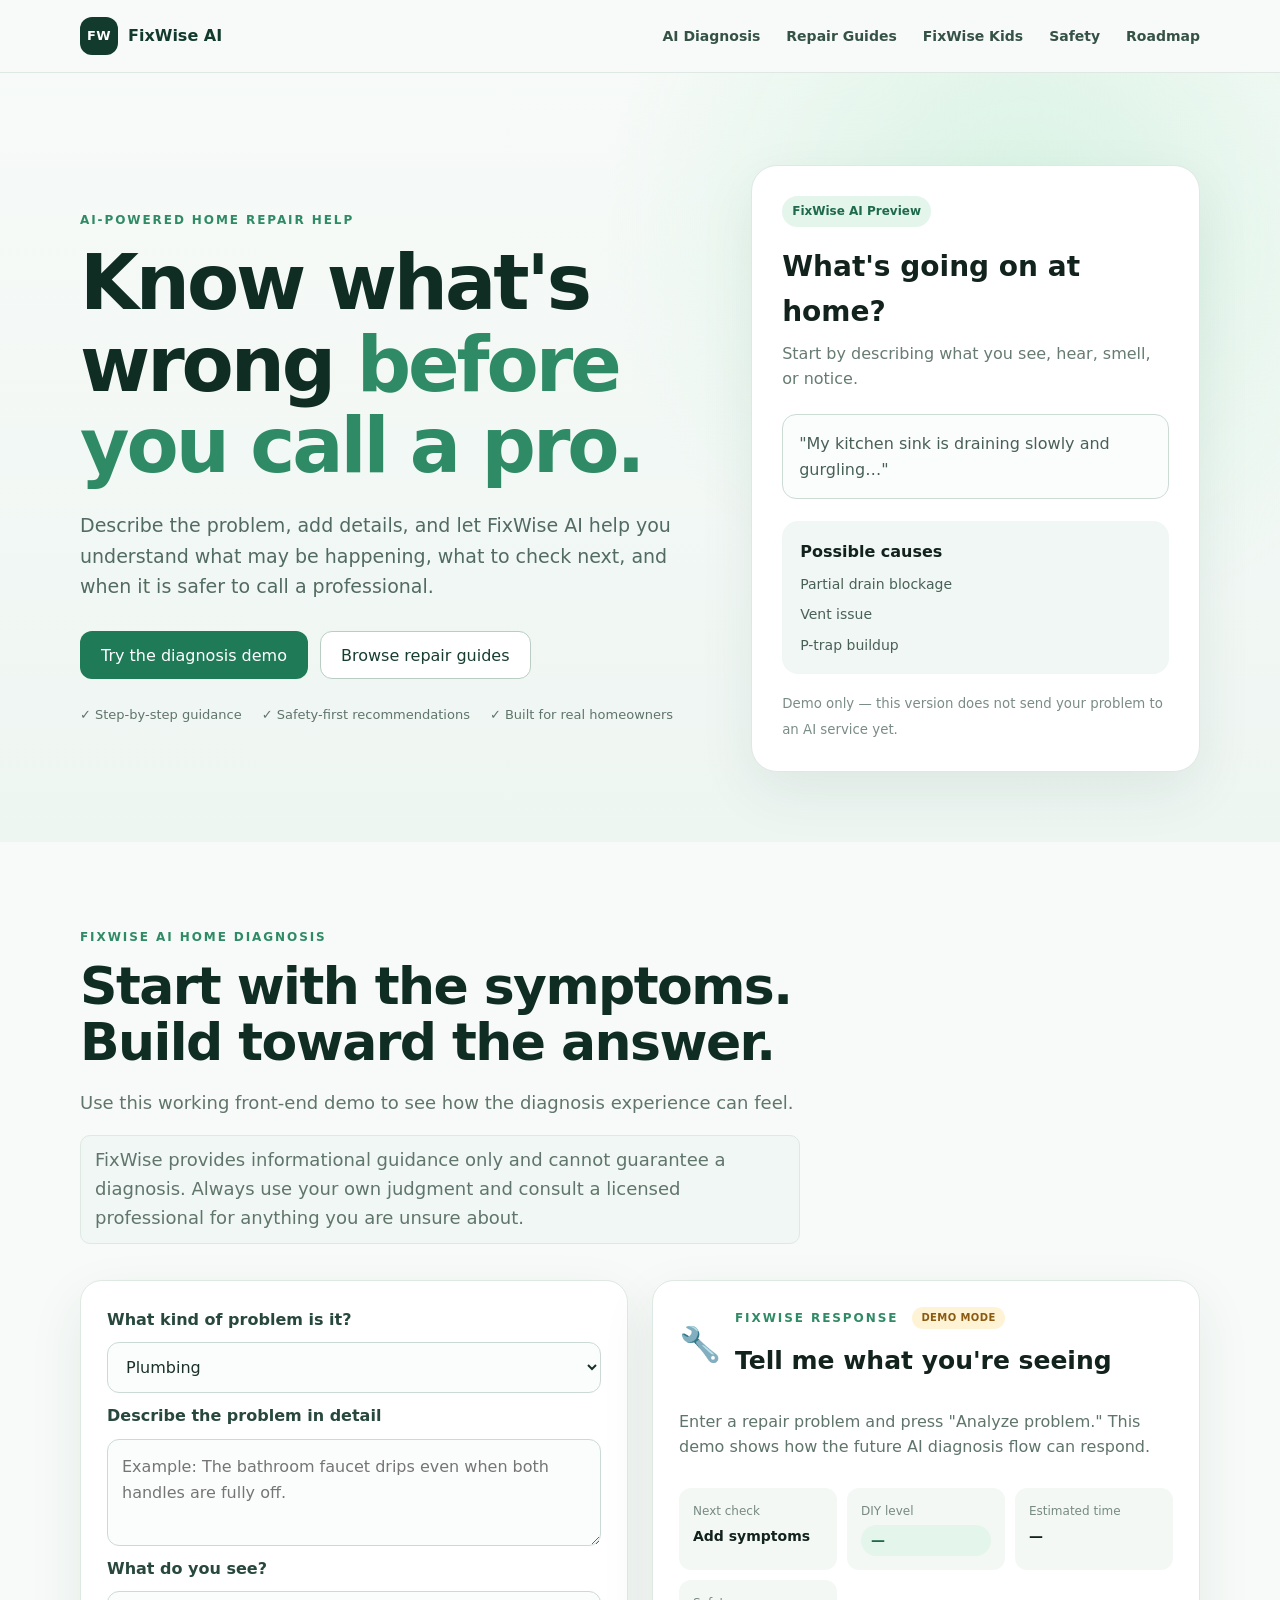
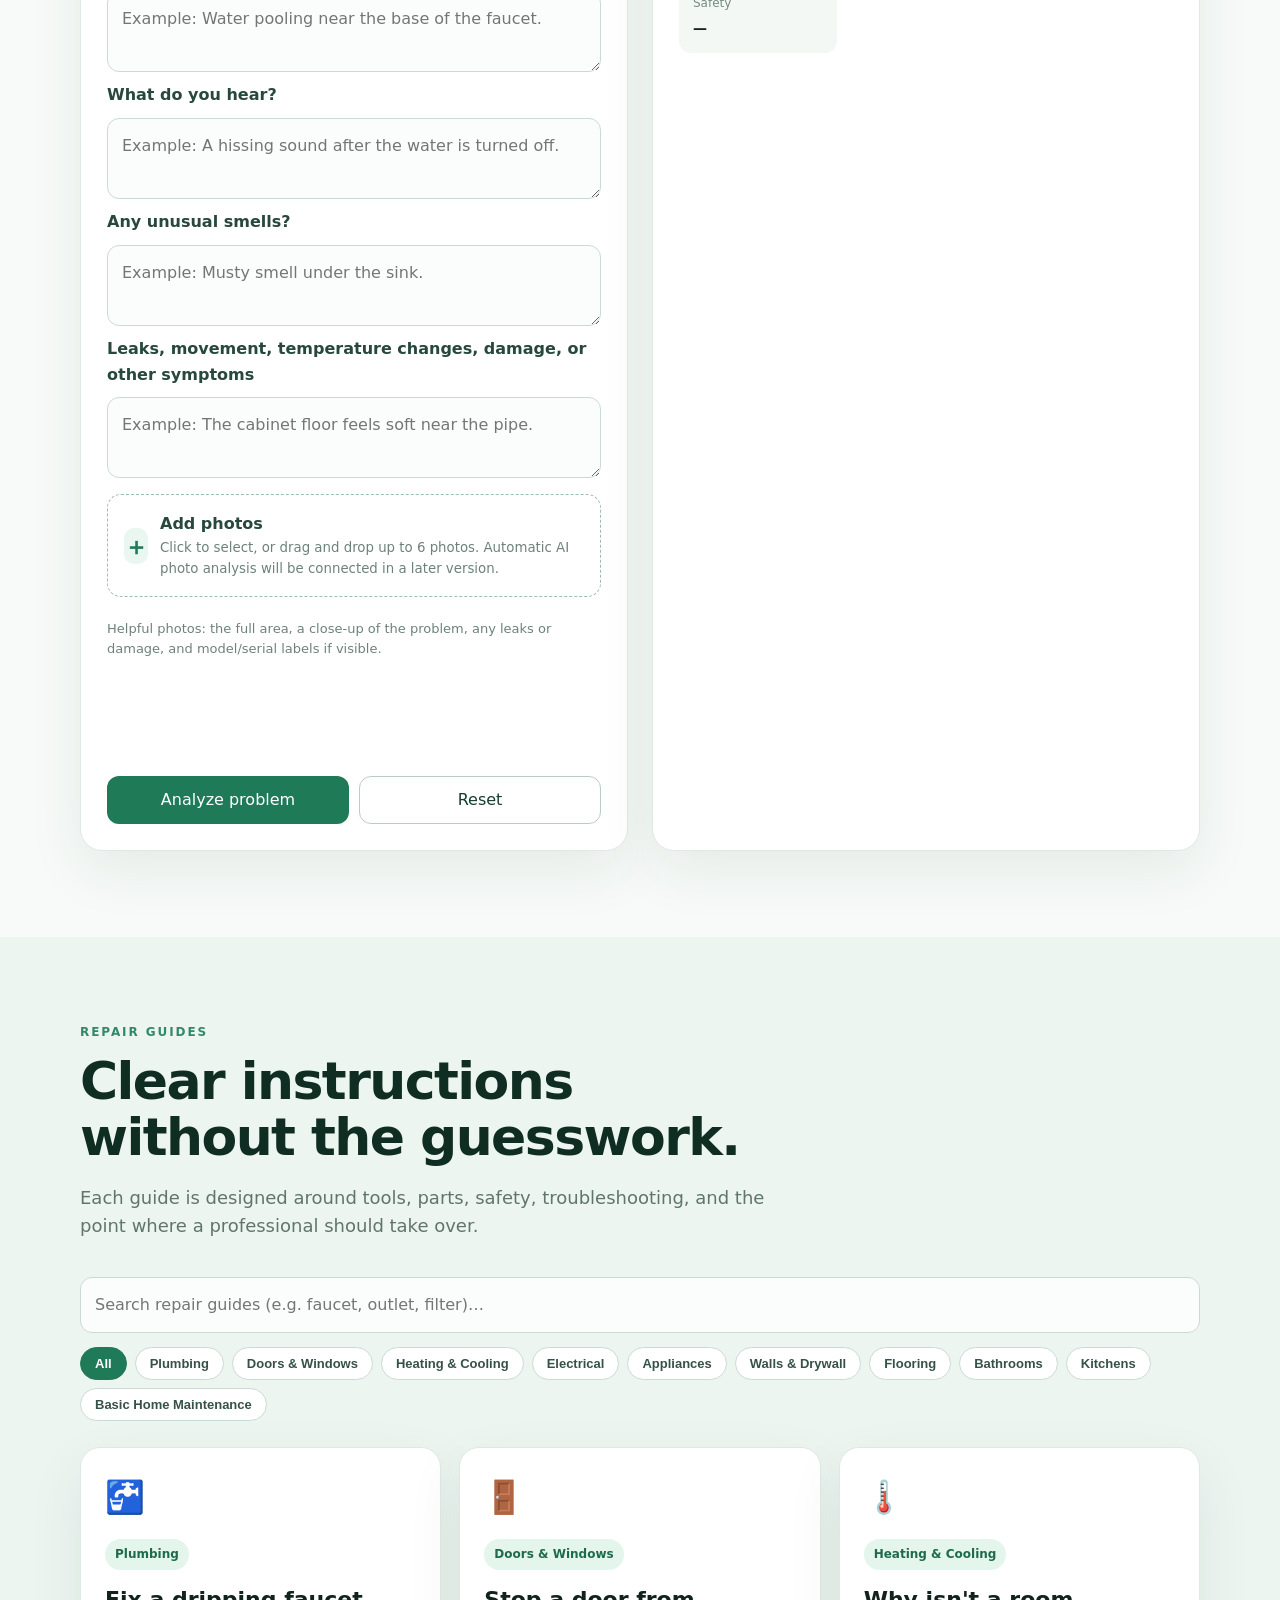
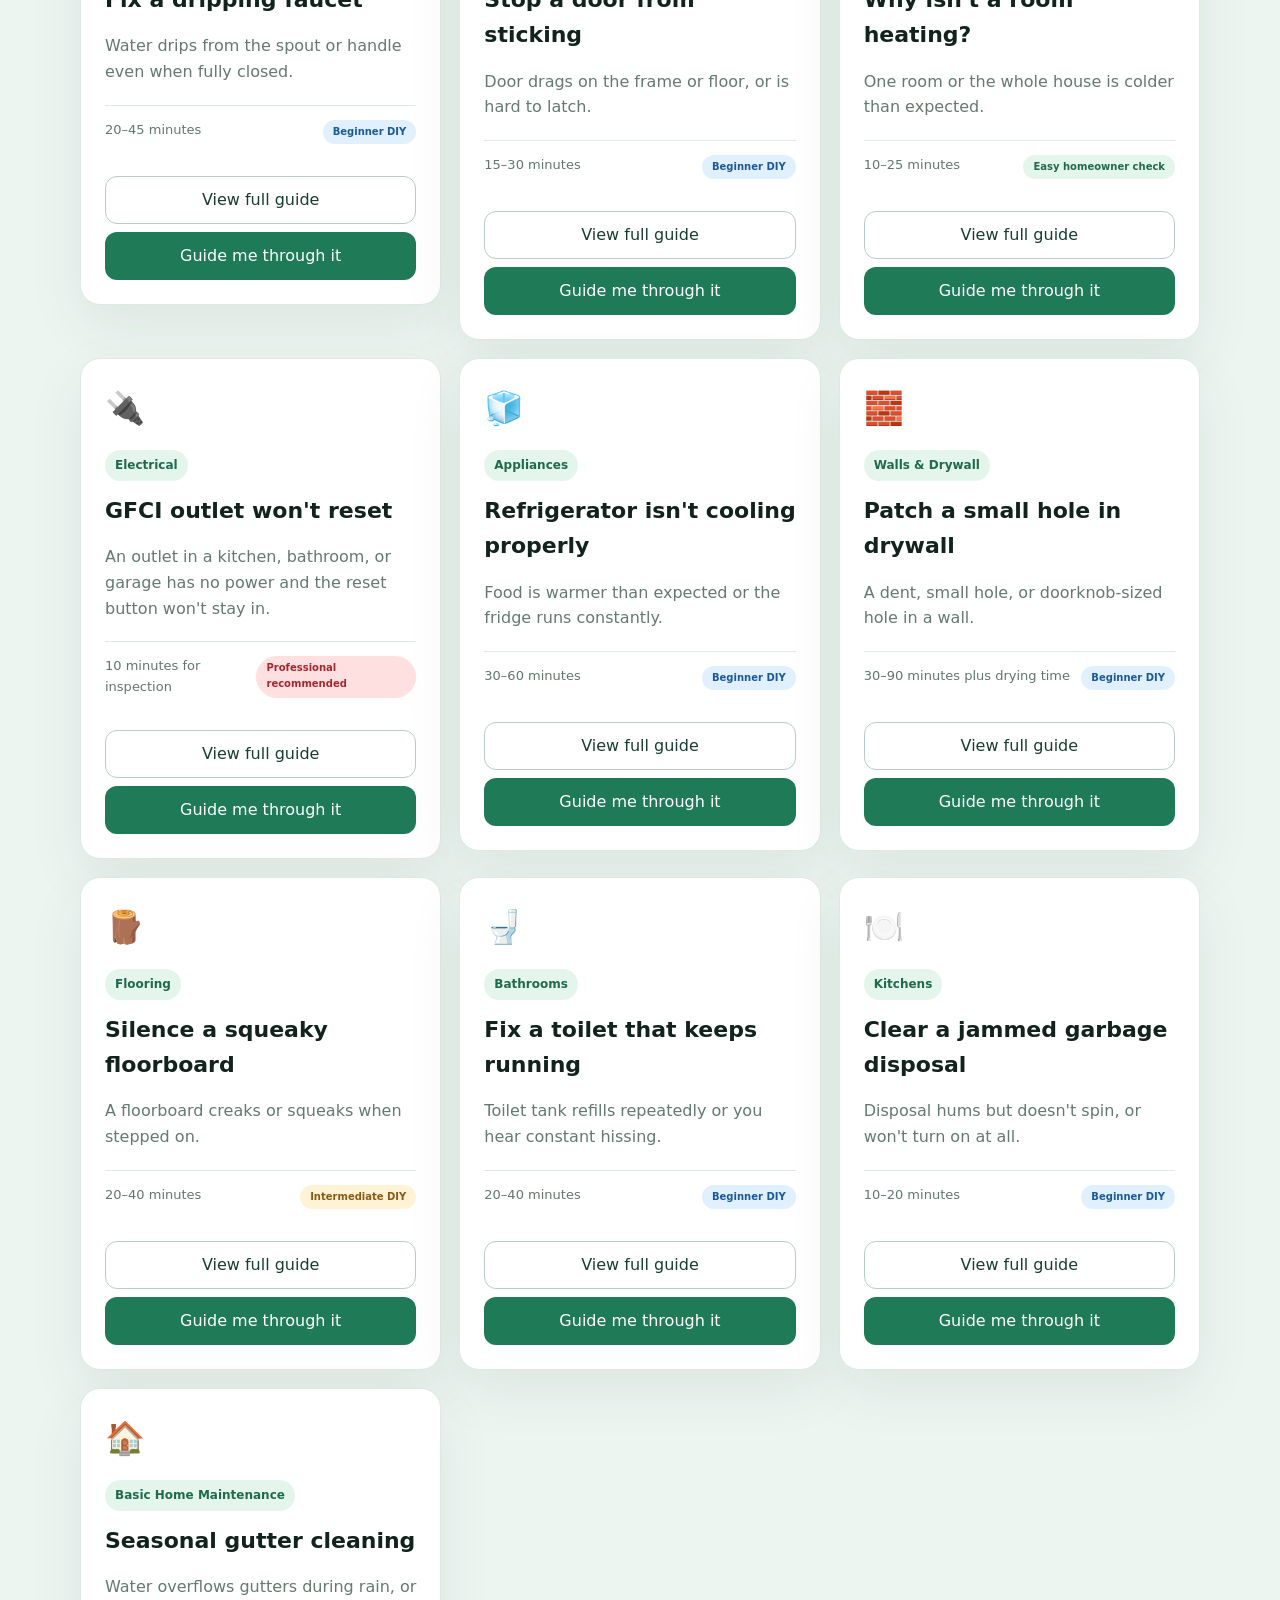
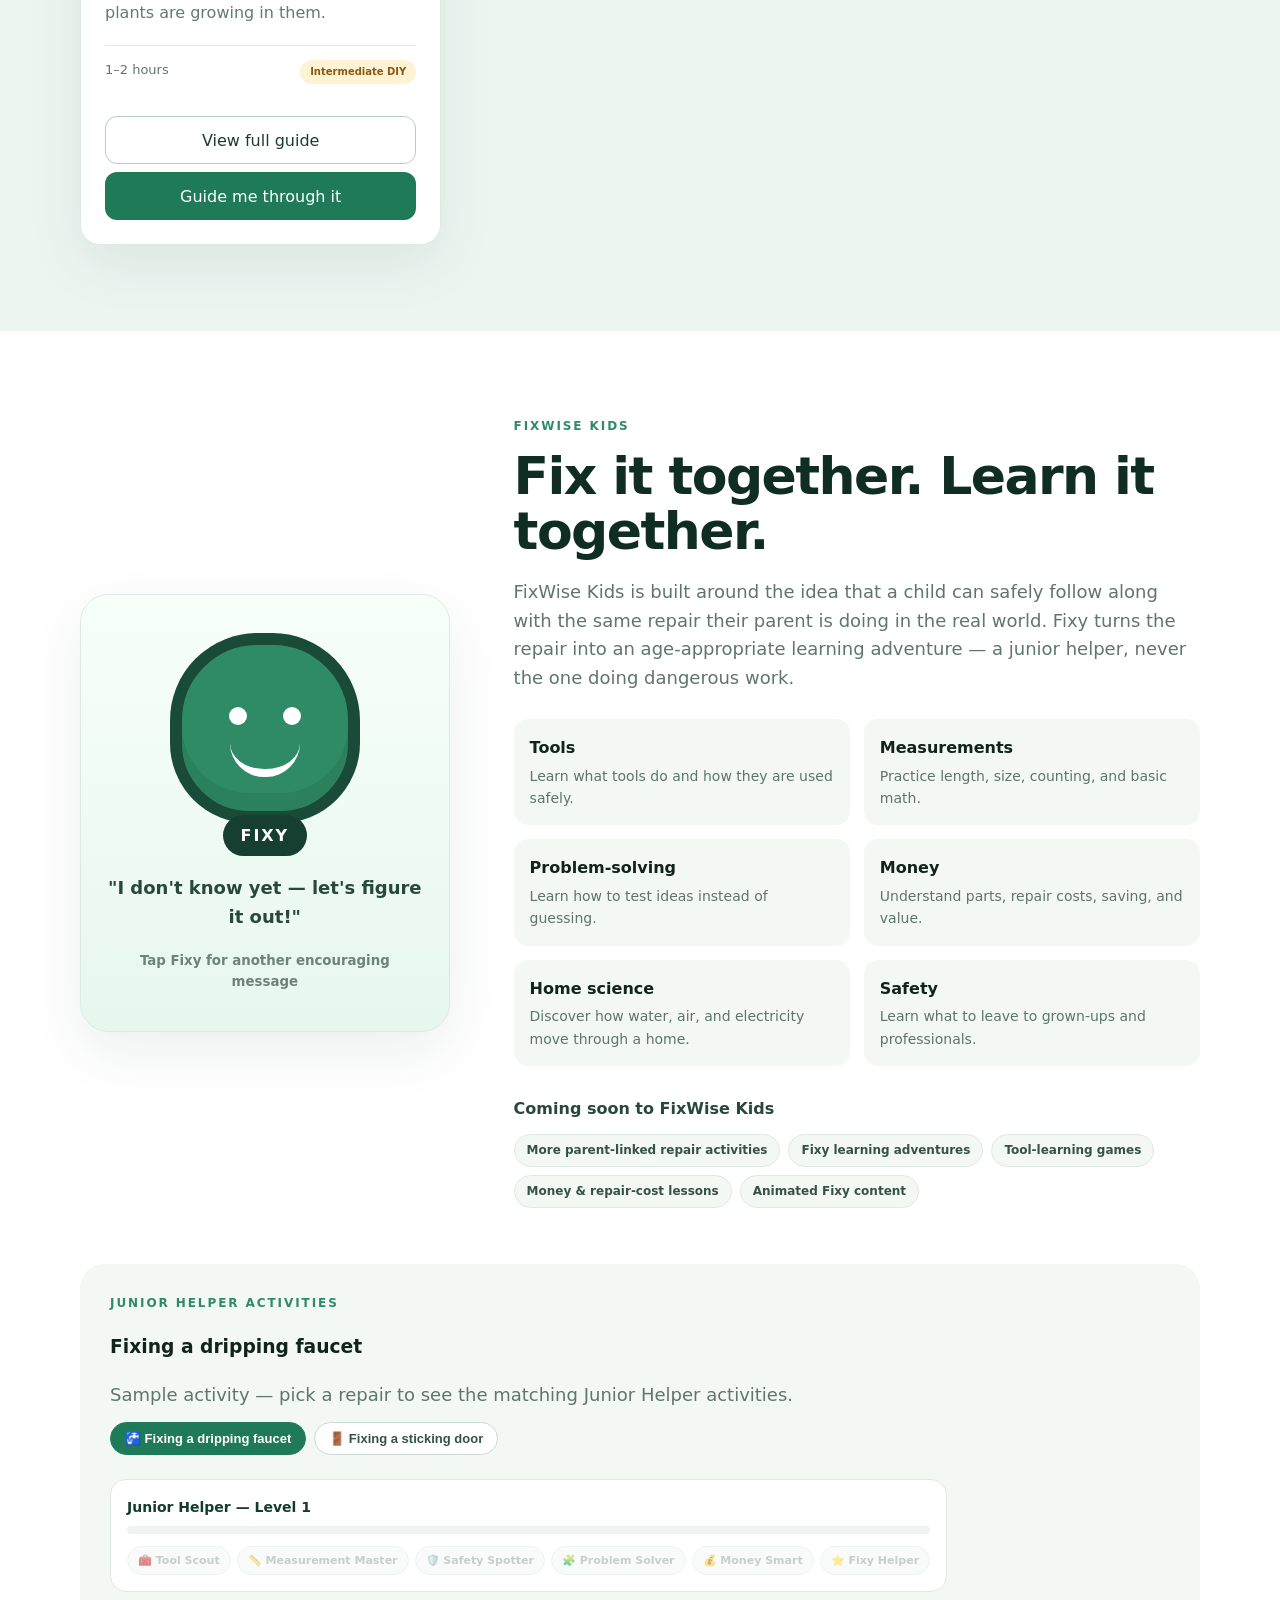
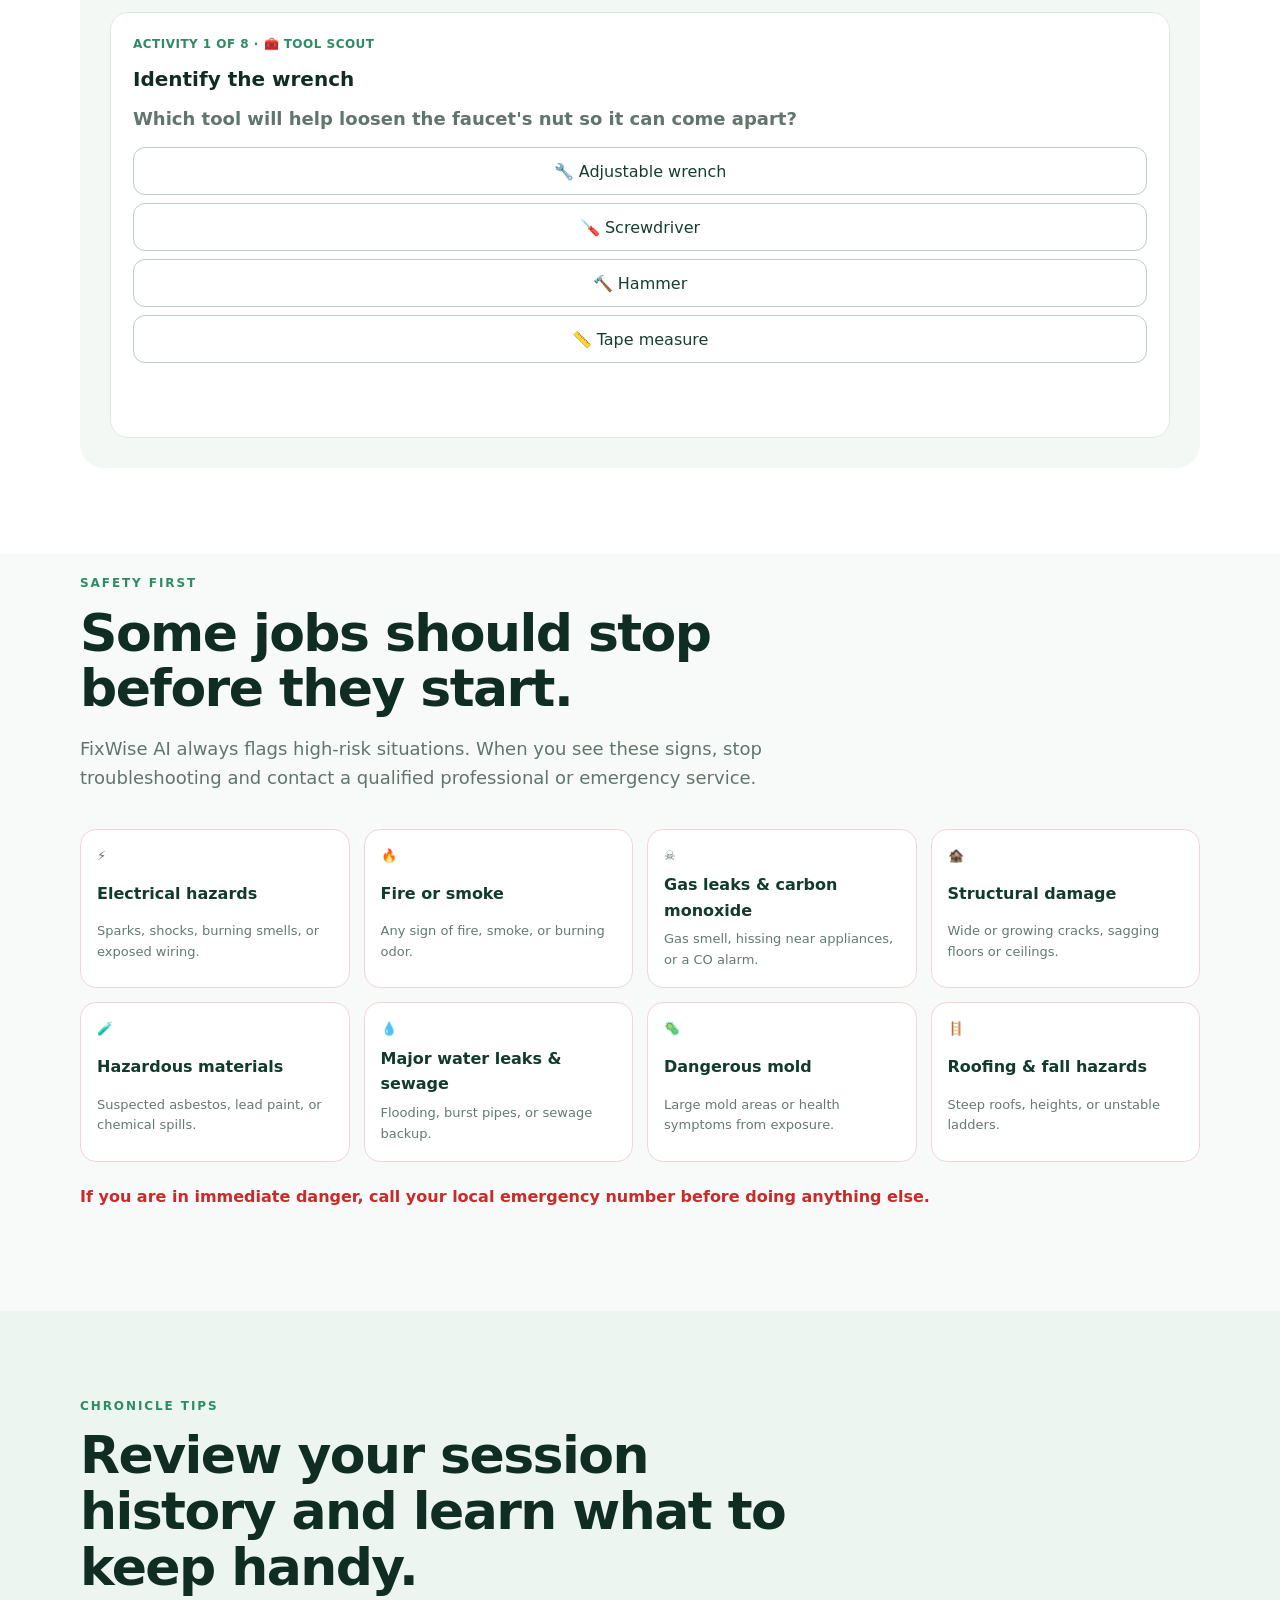
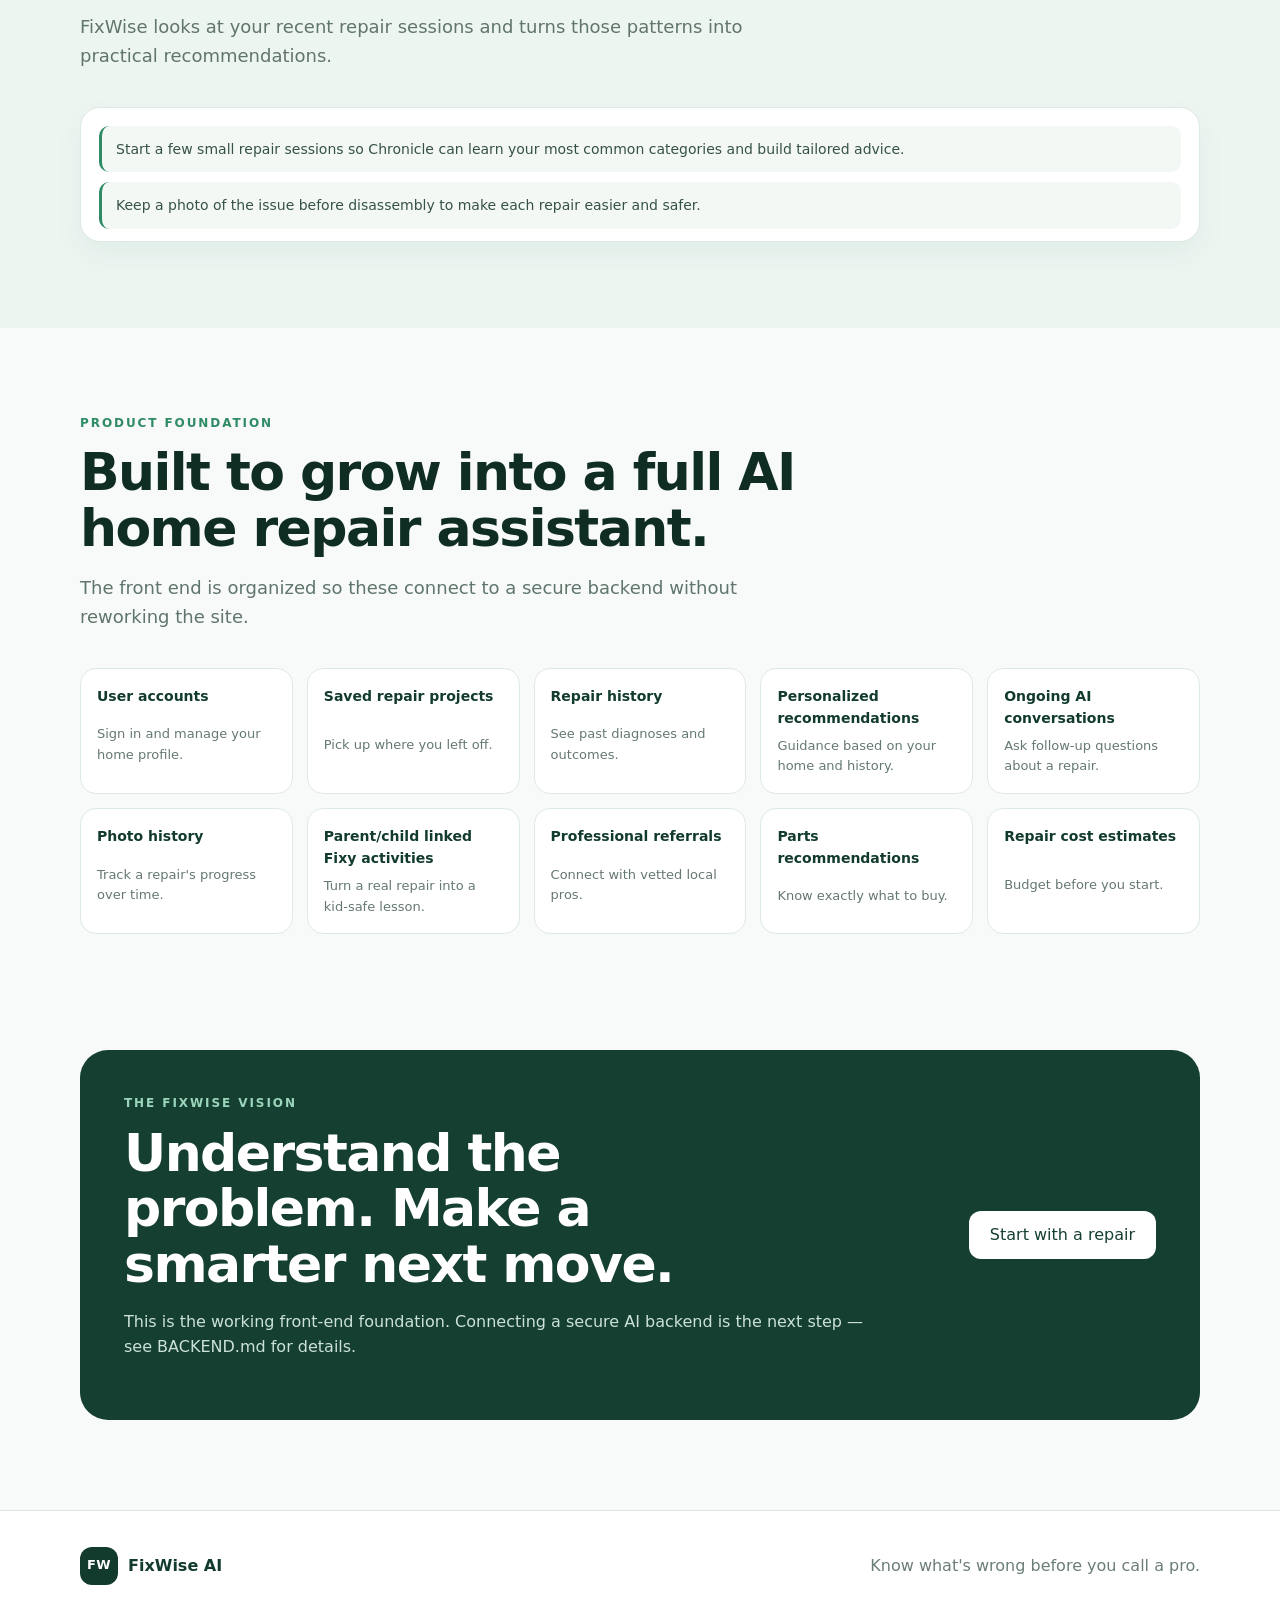
==== index.html @ 93f46d2b "Add chronicle tips from stored repair history Co-authored-by: AC7596 <315341438+AC7596@users.noreply" ====
<!doctype html>
<html lang="en">
<head>
  <meta charset="utf-8" />
  <meta name="viewport" content="width=device-width, initial-scale=1" />
  <meta name="description" content="FixWise AI helps homeowners understand repair problems before calling a pro." />
  <title>FixWise AI — Know what's wrong before you call a pro.</title>
  <!--
    Backend configuration (no secrets here — see BACKEND.md).
    Leave content empty to run in Demo Mode. Once a secure backend is
    deployed, set content to its HTTPS base URL (e.g. a serverless
    function endpoint) and the site will start sending real requests
    instead of using the local demo diagnosis engine.
  -->
  <meta name="fixwise-backend-url" content="" />
  <link rel="stylesheet" href="styles.css" />
</head>
<body>
  <header class="site-header">
    <div class="container nav">
      <a class="brand" href="#top" aria-label="FixWise AI home">
        <span class="brand-mark">FW</span>
        <span>FixWise AI</span>
      </a>
      <button class="menu-btn" id="menuBtn" aria-label="Open menu" aria-expanded="false">☰</button>
      <nav id="navLinks" class="nav-links">
        <a href="#diagnosis">AI Diagnosis</a>
        <a href="#guides">Repair Guides</a>
        <a href="#kids">FixWise Kids</a>
        <a href="#safety">Safety</a>
        <a href="#roadmap">Roadmap</a>
      </nav>
    </div>
  </header>

  <main id="top">
    <section class="hero">
      <div class="container hero-grid">
        <div>
          <div class="eyebrow">AI-powered home repair help</div>
          <h1>Know what's wrong <span>before you call a pro.</span></h1>
          <p class="hero-copy">
            Describe the problem, add details, and let FixWise AI help you understand
            what may be happening, what to check next, and when it is safer to call a professional.
          </p>
          <div class="hero-actions">
            <a class="btn primary" href="#diagnosis">Try the diagnosis demo</a>
            <a class="btn secondary" href="#guides">Browse repair guides</a>
          </div>
          <div class="trust-row">
            <span>✓ Step-by-step guidance</span>
            <span>✓ Safety-first recommendations</span>
            <span>✓ Built for real homeowners</span>
          </div>
        </div>

        <div class="hero-card">
          <div class="status-pill">FixWise AI Preview</div>
          <h2>What's going on at home?</h2>
          <p>Start by describing what you see, hear, smell, or notice.</p>
          <div class="fake-input">"My kitchen sink is draining slowly and gurgling…"</div>
          <div class="mini-result">
            <strong>Possible causes</strong>
            <span>Partial drain blockage</span>
            <span>Vent issue</span>
            <span>P-trap buildup</span>
          </div>
          <small>Demo only — this version does not send your problem to an AI service yet.</small>
        </div>
      </div>
    </section>

    <section class="section" id="diagnosis">
      <div class="container">
        <div class="section-heading">
          <div class="eyebrow">FixWise AI Home Diagnosis</div>
          <h2>Start with the symptoms. Build toward the answer.</h2>
          <p>Use this working front-end demo to see how the diagnosis experience can feel.</p>
          <p class="disclaimer">
            FixWise provides informational guidance only and cannot guarantee a diagnosis.
            Always use your own judgment and consult a licensed professional for anything you are unsure about.
          </p>
        </div>

        <div class="diagnosis-layout">
          <form class="diagnosis-card" id="diagnosisForm" novalidate>
            <label for="category">What kind of problem is it?</label>
            <select id="category">
              <option value="Plumbing">Plumbing</option>
              <option value="Electrical">Electrical</option>
              <option value="Heating & Cooling">HVAC (Heating & Cooling)</option>
              <option value="Appliance">Appliance</option>
              <option value="Structural">Structural</option>
              <option value="Automotive / Home Equipment">Automotive / Home Equipment</option>
              <option value="Doors & Windows">Doors & Windows</option>
              <option value="Other">Other / General Home Repair</option>
            </select>

            <label for="problem">Describe the problem in detail</label>
            <textarea id="problem" rows="3" placeholder="Example: The bathroom faucet drips even when both handles are fully off."></textarea>

            <label for="seen">What do you see?</label>
            <textarea id="seen" rows="2" placeholder="Example: Water pooling near the base of the faucet."></textarea>

            <label for="heard">What do you hear?</label>
            <textarea id="heard" rows="2" placeholder="Example: A hissing sound after the water is turned off."></textarea>

            <label for="smell">Any unusual smells?</label>
            <textarea id="smell" rows="2" placeholder="Example: Musty smell under the sink."></textarea>

            <label for="otherSymptoms">Leaks, movement, temperature changes, damage, or other symptoms</label>
            <textarea id="otherSymptoms" rows="2" placeholder="Example: The cabinet floor feels soft near the pipe."></textarea>

            <label class="upload-box" for="photoUpload" id="uploadBox">
              <span class="upload-icon">＋</span>
              <span>
                <strong>Add photos</strong>
                <small>Click to select, or drag and drop up to 6 photos. Automatic AI photo analysis will be connected in a later version.</small>
              </span>
            </label>
            <input id="photoUpload" type="file" accept="image/*" multiple hidden />
            <p class="upload-help">
              Helpful photos: the full area, a close-up of the problem, any leaks or damage, and model/serial labels if visible.
            </p>
            <div id="photoPreviewGrid" class="photo-preview-grid"></div>
            <div class="photo-meta-row">
              <span id="photoCountLabel" class="photo-count"></span>
              <span id="photoError" class="field-error" role="alert"></span>
            </div>

            <p id="formError" class="field-error" role="alert"></p>

            <div class="form-actions">
              <button class="btn primary full" type="submit" id="analyzeBtn">Analyze problem</button>
              <button class="btn secondary full" type="button" id="resetDiagnosis">Reset</button>
            </div>
          </form>

          <aside class="result-card" id="resultCard">
            <div class="result-top">
              <span class="result-icon">🔧</span>
              <div>
                <div class="eyebrow">FixWise response <span id="modeBadge" class="mode-badge"></span></div>
                <h3 id="resultTitle">Tell me what you're seeing.</h3>
              </div>
            </div>

            <div id="dangerWarning" class="danger-warning" style="display: none;">
              <div class="warning-icon-col" aria-hidden="true"><span class="warning-icon">⚠️</span></div>
              <div class="warning-body">
                <strong id="warningTitle" class="warning-title">Safety Alert</strong>
                <p id="warningText"></p>
                <p id="warningAction" class="warning-action"></p>
                <div class="warning-actions">
                  <span class="warning-badge" id="warningBadge"></span>
                </div>
              </div>
            </div>

            <p id="intentText" class="intent-line" style="display:none;"></p>

            <p id="resultText">
              Enter a repair problem and press Analyze problem. This demo will show how the future AI diagnosis flow can respond.
            </p>

            <div id="mostLikelyCauses" style="display: none;" class="causes-section">
              <h4>Most likely causes <span id="confidenceBadge" class="confidence-badge"></span></h4>
              <ul id="mostLikelyList"></ul>
            </div>

            <div id="otherCausesSection" style="display: none;" class="causes-section alt-causes">
              <h4>Other possible causes</h4>
              <ul id="otherCausesList"></ul>
            </div>

            <div id="clarifyingSection" style="display: none;" class="causes-section">
              <h4>Questions that could narrow this down</h4>
              <ul id="clarifyingList"></ul>
            </div>

            <div id="followUpSection" class="followup-section" style="display: none;">
              <h4>Answer a question to help narrow this down</h4>
              <p class="followup-hint">
                Add any extra detail — including an answer to one of the questions above — and FixWise will
                refine this diagnosis using everything you've shared so far in this session.
              </p>
              <textarea id="followUpAnswer" rows="2" placeholder="Example: The leak is constant, even with the water off."></textarea>
              <button type="button" class="btn secondary" id="submitFollowUp">Add detail &amp; refine diagnosis</button>
              <ul id="conversationLog" class="conversation-log"></ul>
            </div>

            <div id="stepsSection" style="display: none;" class="causes-section">
              <h4>Step-by-step troubleshooting</h4>
              <ol id="stepsList"></ol>
            </div>

            <div class="result-grid">
              <div><span>Next check</span><strong id="nextCheck">Waiting for details</strong></div>
              <div><span>DIY level</span><strong id="diyLevel" class="result-badge">—</strong></div>
              <div><span>Estimated time</span><strong id="estimatedTime">—</strong></div>
              <div><span>Safety</span><strong id="safetyLevel">—</strong></div>
            </div>

            <div id="toolsSection" style="display: none;" class="causes-section">
              <h4>Tools that may be needed</h4>
              <ul id="toolsList"></ul>
            </div>

            <div id="partsSection" style="display: none;" class="causes-section">
              <h4>Parts / materials that may be needed</h4>
              <ul id="partsList"></ul>
            </div>

            <div id="tipsSection" style="display: none;" class="causes-section">
              <h4>Helpful tips</h4>
              <ul id="tipsList"></ul>
            </div>

            <div id="stopSection" style="display: none;" class="stop-note">
              <strong>Stop if:</strong> <span id="stopText"></span>
            </div>

            <div id="professionalNote" style="display: none;" class="professional-note">
              <strong>Pro tip:</strong> <span id="professionalText"></span>
            </div>

            <div id="relatedGuideSection" style="display: none;" class="related-guide-note">
              <p>FixWise has a step-by-step guide for this.</p>
              <button type="button" class="btn secondary" id="guideMeThroughIt">Guide me through it</button>
            </div>

            <p id="photoNote" class="photo-note" style="display:none;"></p>
          </aside>
        </div>
      </div>
    </section>

    <section class="section alt" id="guides">
      <div class="container">
        <div class="section-heading">
          <div class="eyebrow">Repair Guides</div>
          <h2>Clear instructions without the guesswork.</h2>
          <p>Each guide is designed around tools, parts, safety, troubleshooting, and the point where a professional should take over.</p>
        </div>

        <div class="guides-toolbar">
          <input type="search" id="guideSearch" class="guide-search" placeholder="Search repair guides (e.g. faucet, outlet, filter)…" aria-label="Search repair guides" />
          <div id="guideFilters" class="filter-bar" role="group" aria-label="Filter guides by category"></div>
        </div>

        <div class="cards" id="guidesGrid"></div>
        <p id="guidesEmpty" class="empty-state" style="display:none;">No guides match your search yet. Try a different word or category.</p>
      </div>
    </section>

    <section class="section kids" id="kids">
      <div class="container kids-grid">
        <div class="fixy-card" aria-label="Fixy mascot preview">
          <!--
            FIXY MASCOT — placeholder presentation.
            This wrapper (.fixy-avatar) is the single hook point for a future
            professionally designed mascot: swap the .fixy-face div below for
            an <img>/<svg>/animation inside .fixy-avatar and set
            data-fixy-mood to drive expression changes — no other markup or
            JS needs to change (see js/data/fixy-messages.js for the message
            content driving Fixy's reactions).
          -->
          <div class="fixy-avatar" data-fixy-mood="idle">
            <div class="fixy-face">
              <div class="fixy-eyes"><span></span><span></span></div>
              <div class="fixy-smile"></div>
            </div>
          </div>
          <div class="fixy-badge">FIXY</div>
          <p id="fixySpeech">"I don't know yet — let's figure it out!"</p>
          <small class="fixy-hint">Tap Fixy for another encouraging message</small>
        </div>

        <div>
          <div class="eyebrow">FixWise Kids</div>
          <h2>Fix it together. Learn it together.</h2>
          <p>
            FixWise Kids is built around the idea that a child can safely follow along with the same repair
            their parent is doing in the real world. Fixy turns the repair into an age-appropriate learning adventure —
            a junior helper, never the one doing dangerous work.
          </p>
          <div class="kids-points">
            <div><strong>Tools</strong><span>Learn what tools do and how they are used safely.</span></div>
            <div><strong>Measurements</strong><span>Practice length, size, counting, and basic math.</span></div>
            <div><strong>Problem-solving</strong><span>Learn how to test ideas instead of guessing.</span></div>
            <div><strong>Money</strong><span>Understand parts, repair costs, saving, and value.</span></div>
            <div><strong>Home science</strong><span>Discover how water, air, and electricity move through a home.</span></div>
            <div><strong>Safety</strong><span>Learn what to leave to grown-ups and professionals.</span></div>
          </div>

          <div class="kids-roadmap">
            <h3>Coming soon to FixWise Kids</h3>
            <div class="roadmap-chips">
              <span>More parent-linked repair activities</span>
              <span>Fixy learning adventures</span>
              <span>Tool-learning games</span>
              <span>Money &amp; repair-cost lessons</span>
              <span>Animated Fixy content</span>
            </div>
          </div>
        </div>
      </div>

      <div class="container">
        <div class="kids-activities" id="kidsActivities">
          <div class="kids-activities-header">
            <div>
              <div class="eyebrow">Junior Helper activities</div>
              <h3 id="kidsActivityHeading">Try a sample activity</h3>
              <p id="kidsActivitySub" class="kids-activity-sub"></p>
              <div id="kidsSetPicker" class="filter-bar kids-set-picker"></div>
            </div>
            <div class="kid-progress-panel" id="kidsProgress"></div>
          </div>
          <div id="kidsActivityBody" class="kids-activity-body"></div>
        </div>
      </div>
    </section>

    <section class="section safety" id="safety">
      <div class="container">
        <div class="section-heading">
          <div class="eyebrow">Safety first</div>
          <h2>Some jobs should stop before they start.</h2>
          <p>
            FixWise AI always flags high-risk situations. When you see these signs, stop troubleshooting
            and contact a qualified professional or emergency service.
          </p>
        </div>
        <div class="safety-grid">
          <div class="safety-item"><span class="safety-icon">⚡</span><strong>Electrical hazards</strong><span>Sparks, shocks, burning smells, or exposed wiring.</span></div>
          <div class="safety-item"><span class="safety-icon">🔥</span><strong>Fire or smoke</strong><span>Any sign of fire, smoke, or burning odor.</span></div>
          <div class="safety-item"><span class="safety-icon">☠️</span><strong>Gas leaks &amp; carbon monoxide</strong><span>Gas smell, hissing near appliances, or a CO alarm.</span></div>
          <div class="safety-item"><span class="safety-icon">🏚️</span><strong>Structural damage</strong><span>Wide or growing cracks, sagging floors or ceilings.</span></div>
          <div class="safety-item"><span class="safety-icon">🧪</span><strong>Hazardous materials</strong><span>Suspected asbestos, lead paint, or chemical spills.</span></div>
          <div class="safety-item"><span class="safety-icon">💧</span><strong>Major water leaks &amp; sewage</strong><span>Flooding, burst pipes, or sewage backup.</span></div>
          <div class="safety-item"><span class="safety-icon">🦠</span><strong>Dangerous mold</strong><span>Large mold areas or health symptoms from exposure.</span></div>
          <div class="safety-item"><span class="safety-icon">🪜</span><strong>Roofing &amp; fall hazards</strong><span>Steep roofs, heights, or unstable ladders.</span></div>
        </div>
        <p class="safety-cta">If you are in immediate danger, call your local emergency number before doing anything else.</p>
      </div>
    </section>

    <section class="section alt" id="chronicle">
      <div class="container">
        <div class="section-heading">
          <div class="eyebrow">Chronicle Tips</div>
          <h2>Review your session history and learn what to keep handy.</h2>
          <p>FixWise looks at your recent repair sessions and turns those patterns into practical recommendations.</p>
        </div>
        <div class="chronicle-shell">
          <ul id="chronicleTipsList" class="chronicle-list"></ul>
        </div>
      </div>
    </section>

    <section class="section" id="roadmap">
      <div class="container">
        <div class="section-heading">
          <div class="eyebrow">Product foundation</div>
          <h2>Built to grow into a full AI home repair assistant.</h2>
          <p>The front end is organized so these connect to a secure backend without reworking the site.</p>
        </div>
        <div class="roadmap-grid">
          <div class="roadmap-card"><strong>User accounts</strong><span>Sign in and manage your home profile.</span></div>
          <div class="roadmap-card"><strong>Saved repair projects</strong><span>Pick up where you left off.</span></div>
          <div class="roadmap-card"><strong>Repair history</strong><span>See past diagnoses and outcomes.</span></div>
          <div class="roadmap-card"><strong>Personalized recommendations</strong><span>Guidance based on your home and history.</span></div>
          <div class="roadmap-card"><strong>Ongoing AI conversations</strong><span>Ask follow-up questions about a repair.</span></div>
          <div class="roadmap-card"><strong>Photo history</strong><span>Track a repair's progress over time.</span></div>
          <div class="roadmap-card"><strong>Parent/child linked Fixy activities</strong><span>Turn a real repair into a kid-safe lesson.</span></div>
          <div class="roadmap-card"><strong>Professional referrals</strong><span>Connect with vetted local pros.</span></div>
          <div class="roadmap-card"><strong>Parts recommendations</strong><span>Know exactly what to buy.</span></div>
          <div class="roadmap-card"><strong>Repair cost estimates</strong><span>Budget before you start.</span></div>
        </div>
      </div>
    </section>

    <section class="cta">
      <div class="container">
        <div class="cta-box">
          <div>
            <div class="eyebrow light">The FixWise vision</div>
            <h2>Understand the problem. Make a smarter next move.</h2>
            <p>This is the working front-end foundation. Connecting a secure AI backend is the next step — see BACKEND.md for details.</p>
          </div>
          <a class="btn light-btn" href="#diagnosis">Start with a repair</a>
        </div>
      </div>
    </section>
  </main>

  <footer>
    <div class="container footer-row">
      <div class="brand"><span class="brand-mark">FW</span><span>FixWise AI</span></div>
      <p>Know what's wrong before you call a pro.</p>
    </div>
  </footer>

  <script type="module" src="js/main.js"></script>
</body>
</html>
---- styles.css ----
*{box-sizing:border-box;overflow-wrap:break-word}html{scroll-behavior:smooth}body{margin:0;font-family:Inter,ui-sans-serif,system-ui,-apple-system,BlinkMacSystemFont,"Segoe UI",sans-serif;color:#12221d;background:#f7faf8;line-height:1.6}.container{width:min(1120px,calc(100% - 36px));margin:auto}.site-header{position:sticky;top:0;z-index:10;background:rgba(247,250,248,.94);backdrop-filter:blur(12px);border-bottom:1px solid #dfe9e4}.nav{min-height:72px;display:flex;align-items:center;justify-content:space-between}.brand{display:flex;align-items:center;gap:10px;color:#123b2e;text-decoration:none;font-weight:800}.brand-mark{display:inline-grid;place-items:center;width:38px;height:38px;border-radius:12px;background:#123b2e;color:white;font-size:13px;letter-spacing:.5px}.nav-links{display:flex;gap:26px}.nav-links a{color:#365247;text-decoration:none;font-weight:650;font-size:14px}.menu-btn{display:none;border:0;background:none;font-size:28px}.hero{padding:92px 0 70px;background:radial-gradient(circle at 80% 20%,#d8f3e4 0,transparent 35%),linear-gradient(180deg,#f7faf8,#eef6f2)}.hero-grid{display:grid;grid-template-columns:1.15fr .85fr;gap:64px;align-items:center}.eyebrow{text-transform:uppercase;letter-spacing:.16em;font-size:12px;font-weight:800;color:#2f8b66;margin-bottom:12px}.hero h1,.section h2,.cta h2{line-height:1.07;margin:0;color:#102d24}.hero h1{font-size:clamp(44px,6vw,76px);letter-spacing:-.04em;max-width:780px}.hero h1 span{color:#2f8b66}.hero-copy{font-size:19px;color:#526b62;max-width:700px;margin:24px 0 30px}.hero-actions{display:flex;gap:12px;flex-wrap:wrap}.btn{display:inline-flex;justify-content:center;align-items:center;min-height:48px;padding:0 20px;border-radius:12px;text-decoration:none;font-weight:800;border:1px solid transparent;cursor:pointer;font:inherit}.primary{background:#1f7a58;color:white}.primary:hover{background:#175f45}.secondary{border-color:#b9cdc4;color:#173d30;background:white}.full{width:100%}.trust-row{display:flex;gap:20px;flex-wrap:wrap;margin-top:26px;font-size:13px;color:#5f746b}.hero-card,.diagnosis-card,.result-card,.guide-card,.fixy-card,.safety-box{background:white;border:1px solid #dfe9e4;box-shadow:0 20px 55px rgba(26,69,54,.08)}.hero-card{border-radius:26px;padding:30px}.status-pill,.tag{display:inline-block;border-radius:999px;background:#e4f5ec;color:#1f6a4d;padding:6px 10px;font-size:12px;font-weight:800}.hero-card h2{font-size:28px;margin:18px 0 6px}.hero-card p{margin:0;color:#667b72}.fake-input{margin:22px 0;padding:16px;border:1px solid #ccdcd5;border-radius:14px;color:#496057;background:#fbfdfc}.mini-result{display:grid;gap:8px;padding:18px;border-radius:16px;background:#f0f7f4;margin-bottom:16px}.mini-result span{font-size:14px;color:#496057}.hero-card small{color:#7a8d85}.section{padding:86px 0}.section.alt{background:#edf5f1}.section-heading{max-width:720px;margin-bottom:36px}.section h2,.cta h2{font-size:clamp(34px,5vw,52px);letter-spacing:-.03em}.section-heading p,.kids p{color:#60756c;font-size:18px}.diagnosis-layout{display:grid;grid-template-columns:1fr 1fr;gap:24px}.diagnosis-card,.result-card{border-radius:22px;padding:26px}.diagnosis-card{display:grid;gap:10px}.diagnosis-card label{font-weight:800;color:#28483d}.diagnosis-card select,.diagnosis-card textarea{width:100%;border:1px solid #cbdad4;border-radius:12px;background:#fbfdfc;padding:14px;font:inherit;color:#1a3028}.upload-box{margin:6px 0 10px;border:1px dashed #9ebdb0!important;border-radius:14px;padding:16px;display:flex;gap:12px;align-items:center;cursor:pointer}.upload-box small{display:block;color:#6e827a;font-weight:500}.upload-icon{width:36px;height:36px;display:grid;place-items:center;border-radius:10px;background:#eaf6f0;color:#1f7a58;font-size:24px}.result-top{display:flex;gap:14px;align-items:center}.result-icon{font-size:34px}.result-card h3{margin:0;font-size:25px}.result-card>p{color:#5f746b;margin:28px 0}.result-grid{display:grid;grid-template-columns:repeat(3,1fr);gap:10px}.result-grid div{background:#f3f8f5;border-radius:12px;padding:14px}.result-grid span,.result-grid strong{display:block}.result-grid span{font-size:12px;color:#778a82}.result-grid strong{font-size:14px;margin-top:4px}.cards{display:grid;grid-template-columns:repeat(3,1fr);gap:18px}.guide-card{border-radius:20px;padding:24px}.guide-icon{font-size:32px;margin-bottom:16px}.guide-card h3{font-size:22px;margin:12px 0 8px}.guide-card p{color:#657970}.guide-meta{display:flex;justify-content:space-between;border-top:1px solid #e0e9e5;padding-top:14px;margin-top:20px;font-size:13px;color:#62776d}.kids{background:#fff}.kids-grid{display:grid;grid-template-columns:.7fr 1.3fr;gap:64px;align-items:center}.fixy-card{text-align:center;border-radius:28px;padding:38px 24px;background:linear-gradient(180deg,#f7fff9,#e7f7ee)}.fixy-face{width:190px;height:190px;margin:auto;border-radius:46% 46% 42% 42%;background:#2f8b66;position:relative;border:12px solid #194b38;box-shadow:inset 0 -18px 0 rgba(0,0,0,.08)}.fixy-eyes{position:absolute;top:62px;left:0;right:0;display:flex;justify-content:center;gap:36px}.fixy-eyes span{width:18px;height:18px;border-radius:50%;background:white}.fixy-smile{position:absolute;width:70px;height:34px;border-bottom:8px solid white;border-radius:0 0 60px 60px;left:48px;top:98px}.fixy-badge{display:inline-block;margin-top:-16px;position:relative;background:#163e31;color:white;border-radius:999px;padding:8px 18px;font-weight:900;letter-spacing:.12em}.fixy-card p{font-weight:800;color:#29483d}.kids-points{display:grid;grid-template-columns:1fr 1fr;gap:14px;margin-top:26px}.kids-points div{background:#f3f8f5;border-radius:14px;padding:16px}.kids-points strong,.kids-points span{display:block}.kids-points span{font-size:14px;color:#60746c;margin-top:4px}.safety{padding-top:20px}.safety-box{border-radius:22px;padding:30px;display:grid;grid-template-columns:1fr 1fr;gap:34px;align-items:center}.safety-box p{color:#5e736a}.cta{padding:30px 0 90px}.cta-box{display:flex;justify-content:space-between;align-items:center;gap:40px;background:#153f31;color:white;border-radius:28px;padding:44px}.cta-box h2{color:white;max-width:700px}.cta-box p{color:#cce2d8;max-width:760px}.light{color:#9bd6bc}.light-btn{background:white;color:#153f31;white-space:nowrap}footer{border-top:1px solid #dce7e2;background:white}.footer-row{min-height:110px;display:flex;align-items:center;justify-content:space-between;gap:20px}.footer-row p{color:#6b7e76}.photo-name{font-size:13px;color:#1f7a58;margin:-4px 0 8px}@media(max-width:820px){.menu-btn{display:block}.nav-links{display:none;position:absolute;top:72px;left:18px;right:18px;flex-direction:column;background:white;border:1px solid #dfe9e4;border-radius:16px;padding:18px;box-shadow:0 18px 40px rgba(0,0,0,.08)}.nav-links.open{display:flex}.hero{padding-top:56px}.hero-grid,.diagnosis-layout,.kids-grid,.safety-box{grid-template-columns:1fr}.cards{grid-template-columns:1fr}.kids-points{grid-template-columns:1fr 1fr}.cta-box{align-items:flex-start;flex-direction:column}.result-grid{grid-template-columns:1fr}.footer-row{flex-direction:column;justify-content:center;padding:24px 0;text-align:center}}@media(max-width:520px){.container{width:min(100% - 24px,1120px)}.hero h1{font-size:44px}.section{padding:66px 0}.kids-points{grid-template-columns:1fr}.hero-card,.diagnosis-card,.result-card,.guide-card,.fixy-card{padding:20px}.trust-row{display:grid;gap:8px}.cta-box{padding:28px}}

.danger-warning{background:linear-gradient(135deg,#fff5f5,#ffe8e8);border:1.5px solid #d63031;border-radius:12px;padding:16px;margin-bottom:16px;display:flex;gap:14px;align-items:flex-start}.danger-warning.risk-high{border-color:#d63031}.danger-warning.risk-caution{background:linear-gradient(135deg,#fffaf0,#fff3d6);border-color:#c98a1f}.warning-icon-col{flex:0 0 auto;display:flex;align-items:center;justify-content:center;width:38px;height:38px;border-radius:50%;background:rgba(214,48,49,.14)}.risk-caution .warning-icon-col{background:rgba(201,138,31,.16)}.warning-icon{font-size:20px;line-height:1}.warning-body{flex:1 1 auto;min-width:0}.warning-title{display:block;color:#c92a2a;font-weight:800;font-size:15px;margin-bottom:4px}.risk-caution .warning-title{color:#8a5a10}#warningText{color:#c92a2a;margin:0 0 8px;font-weight:500;line-height:1.5;overflow-wrap:break-word}.risk-caution #warningText{color:#8a5a10}.warning-action{color:#7a2020;margin:0 0 10px;font-size:13px;line-height:1.5;overflow-wrap:break-word}.risk-caution .warning-action{color:#6b4a10}.warning-actions{display:flex}.warning-badge{display:inline-block;max-width:100%;background:#d63031;color:white;padding:8px 14px;border-radius:8px;font-size:12px;font-weight:800;line-height:1.4;white-space:normal;overflow-wrap:break-word;text-align:center}.risk-caution .warning-badge{background:#c98a1f}.causes-section{margin:16px 0;padding:12px;background:#f0f9f6;border-left:3px solid #2f8b66;border-radius:6px}.causes-section h4{margin:0 0 10px 0;color:#123b2e;font-size:14px}.causes-section ul{margin:0;padding-left:20px;list-style:disc;color:#365247;font-size:14px}.professional-note{background:#f5f8f7;border-left:3px solid #365247;padding:12px;border-radius:6px;font-size:13px;color:#365247}
.intent-line{background:#eef6f2;border:1px solid #dfe9e4;border-radius:10px;padding:10px 14px;font-size:13px;color:#365247;margin:0 0 14px}
.intent-line strong{color:#123b2e}

/* ========================================
   FIXWISE AI EXPANSION STYLES
   ======================================== */
.disclaimer{font-size:13px;color:#7a8d85;background:#f0f7f4;border:1px solid #dfe9e4;border-radius:10px;padding:10px 14px;margin-top:14px}
.field-error{color:#c92a2a;font-size:13px;font-weight:600;min-height:18px;display:block}
.form-actions{display:flex;gap:10px;flex-wrap:wrap}
.form-actions .btn{flex:1;min-width:140px}
.upload-help{font-size:13px;color:#6e827a;margin:2px 0 6px}
.photo-preview-grid{display:grid;grid-template-columns:repeat(auto-fill,minmax(84px,1fr));gap:10px;margin:4px 0}
.photo-tile{position:relative;border-radius:12px;overflow:hidden;border:1px solid #dfe9e4;background:#fff;aspect-ratio:1/1}
.photo-tile img{width:100%;height:100%;object-fit:cover;display:block}
.photo-tile-name{position:absolute;left:0;right:0;bottom:0;background:rgba(18,59,46,.75);color:#fff;font-size:10px;padding:3px 5px;text-align:center;white-space:nowrap;overflow:hidden;text-overflow:ellipsis}
.photo-remove{position:absolute;top:4px;right:4px;width:22px;height:22px;border-radius:50%;border:0;background:rgba(201,42,42,.9);color:#fff;font-size:12px;line-height:1;cursor:pointer;display:grid;place-items:center}
.photo-meta-row{display:flex;justify-content:space-between;align-items:center;gap:10px;flex-wrap:wrap}
.photo-count{font-size:12px;color:#6e827a;font-weight:700}
.alt-causes{background:#fbf7ef;border-left-color:#c98a1f}
.alt-causes h4{color:#8a5a10}
.stop-note{background:#fff5f5;border-left:3px solid #d63031;padding:12px;border-radius:6px;font-size:13px;color:#c92a2a;margin:12px 0}
.related-guide-note{background:#eef6f2;border:1px solid #dfe9e4;border-radius:8px;padding:12px 14px;margin:12px 0;text-align:center}
.related-guide-note p{margin:0 0 8px;font-size:13px;color:#365247}
.photo-note{font-size:13px;color:#6e827a;background:#f3f8f5;border-radius:8px;padding:10px 12px;margin-top:12px}
.result-card.is-loading{opacity:.7}
.result-badge{display:inline-block;border-radius:999px;padding:4px 10px;font-size:11px;font-weight:800;background:#e4f5ec;color:#1f6a4d}
.level-easy{background:#e4f5ec;color:#1f6a4d}
.level-beginner{background:#e1f0ff;color:#1a5a99}
.level-intermediate{background:#fff3d6;color:#8a5a10}
.level-advanced{background:#ffe6d0;color:#a04a12}
.level-professional{background:#ffe0e0;color:#a3282f}
.level-emergency{background:#d63031;color:#fff}
.guides-toolbar{display:flex;flex-direction:column;gap:14px;margin-bottom:26px}
.guide-search{width:100%;border:1px solid #cbdad4;border-radius:12px;background:#fbfdfc;padding:14px;font:inherit;color:#1a3028}
.filter-bar{display:flex;flex-wrap:wrap;gap:8px}
.filter-chip{border:1px solid #cbdad4;background:#fff;color:#365247;border-radius:999px;padding:8px 14px;font-size:13px;font-weight:700;cursor:pointer}
.filter-chip.active{background:#1f7a58;border-color:#1f7a58;color:#fff}
.empty-state{color:#6e827a;font-size:15px;text-align:center;padding:30px 0}
.guide-toggle{margin-top:16px}
.guide-detail{margin-top:16px;border-top:1px solid #e0e9e5;padding-top:16px;display:grid;gap:14px}
.guide-detail-section h4{margin:0 0 8px;font-size:13px;color:#123b2e;text-transform:uppercase;letter-spacing:.04em}
.guide-detail-section ul,.guide-detail-section ol{margin:0;padding-left:20px;color:#4a5f57;font-size:14px}
.guide-detail-section p{margin:0;font-size:14px;color:#4a5f57}
.guide-safety{background:#fff5f5;border-left:3px solid #d63031;padding:10px 12px;border-radius:6px}
.guide-safety h4{color:#c92a2a}
.guide-stop{background:#fff5f5;border-left:3px solid #d63031;padding:10px 12px;border-radius:6px}
.guide-meta .result-badge{font-size:10px}
.cards{align-items:start}
.fixy-card{cursor:pointer}
.fixy-hint{display:block;margin-top:6px;color:#6e827a;font-weight:600}
.kids-roadmap{margin-top:30px}
.kids-roadmap h3{font-size:16px;color:#28483d;margin:0 0 12px}
.roadmap-chips{display:flex;flex-wrap:wrap;gap:8px}
.roadmap-chips span{background:#f3f8f5;border:1px solid #dfe9e4;border-radius:999px;padding:6px 12px;font-size:12px;font-weight:700;color:#365247}
.safety-grid{display:grid;grid-template-columns:repeat(4,1fr);gap:14px;margin-top:10px}
.safety-item{background:#fff;border:1px solid #f0d6d6;border-radius:16px;padding:16px;display:grid;gap:6px}
.safety-item strong{color:#123b2e}
.safety-item span{font-size:13px;color:#657970}
.safety-icon{font-size:22px}
.safety-cta{margin-top:22px;font-weight:700;color:#c92a2a}
.roadmap-grid{display:grid;grid-template-columns:repeat(5,1fr);gap:14px}
.roadmap-card{background:#fff;border:1px solid #dfe9e4;border-radius:16px;padding:16px;display:grid;gap:6px}
.roadmap-card strong{color:#123b2e;font-size:14px}
.roadmap-card span{font-size:13px;color:#657970}
.chronicle-shell{background:#fff;border:1px solid #dfe9e4;border-radius:20px;padding:18px 18px 12px;box-shadow:0 12px 30px rgba(26,69,54,.05)}
.chronicle-list{list-style:none;padding:0;margin:0;display:grid;gap:10px}
.chronicle-list li{background:#f3f8f5;border-left:3px solid #2f8b66;border-radius:10px;padding:12px 14px;color:#365247;font-size:14px;line-height:1.6}
@media(max-width:980px){.safety-grid{grid-template-columns:repeat(2,1fr)}.roadmap-grid{grid-template-columns:repeat(2,1fr)}}
@media(max-width:820px){.form-actions{flex-direction:column}.form-actions .btn{width:100%}}
@media(max-width:520px){.safety-grid{grid-template-columns:1fr}.roadmap-grid{grid-template-columns:1fr}.danger-warning{flex-direction:column}.warning-badge{width:100%}}
.mode-badge{display:inline-block;margin-left:8px;border-radius:999px;padding:3px 9px;font-size:10px;font-weight:800;letter-spacing:.04em;text-transform:uppercase;vertical-align:middle}
.mode-badge.mode-demo{background:#fff3d6;color:#8a5a10}
.mode-badge.mode-live{background:#e4f5ec;color:#1f6a4d}
.confidence-badge{display:inline-block;margin-left:8px;border-radius:999px;padding:3px 9px;font-size:11px;font-weight:700;vertical-align:middle}
.confidence-badge.confidence-high{background:#e4f5ec;color:#1f6a4d}
.confidence-badge.confidence-medium{background:#fff3d6;color:#8a5a10}
.confidence-badge.confidence-low{background:#ffe6d0;color:#a04a12}
.followup-section{margin:16px 0;padding:14px;background:#f0f9f6;border-left:3px solid #2f8b66;border-radius:6px}
.followup-section h4{margin:0 0 6px 0;color:#123b2e;font-size:14px}
.followup-hint{margin:0 0 10px 0;color:#526b62;font-size:13px}
.followup-section textarea{width:100%;border:1px solid #cbdad4;border-radius:12px;background:#fbfdfc;padding:10px;font:inherit;color:#1a3028;margin-bottom:8px}
.conversation-log{list-style:none;margin:12px 0 0;padding:0;font-size:13px;color:#365247;display:grid;gap:6px}
.conversation-log li{background:#fff;border:1px solid #dfe9e4;border-radius:8px;padding:8px 10px}
.upload-box.is-drag-active{border-color:#1f7a58!important;background:#eaf6f0}

/* ======= Guide card actions / interactive repair mode ======= */
.guide-card-actions{display:grid;gap:8px;margin-top:16px}
.repair-modal{position:fixed;inset:0;z-index:100;display:flex;align-items:center;justify-content:center;padding:20px}
.repair-modal[hidden]{display:none}
.repair-modal-backdrop{position:absolute;inset:0;background:rgba(16,45,36,.55)}
.repair-modal-panel{position:relative;background:#fff;border-radius:22px;max-width:560px;width:100%;max-height:90vh;overflow:auto;padding:30px;box-shadow:0 30px 80px rgba(0,0,0,.3)}
.repair-modal-close{position:absolute;top:14px;right:14px;border:0;background:#f0f7f4;width:34px;height:34px;border-radius:50%;font-size:15px;cursor:pointer;color:#123b2e}
.repair-progress{margin-bottom:16px}
.repair-progress-bar{height:8px;border-radius:999px;background:#eef4f1;overflow:hidden}
.repair-progress-bar span{display:block;height:100%;background:#1f7a58;border-radius:999px;transition:width .2s ease}
.repair-progress-label{font-size:12px;color:#6e827a;font-weight:700;display:block;margin-top:6px}
.repair-guide-title{text-transform:uppercase;letter-spacing:.08em;font-size:11px;font-weight:800;color:#2f8b66;margin-bottom:6px}
.repair-step-number{font-weight:800;color:#123b2e;font-size:13px;margin-bottom:4px}
.repair-step-instruction{margin:0 0 12px;font-size:21px;color:#102d24;line-height:1.35;overflow-wrap:break-word}
.repair-step-explanation,.repair-step-see{font-size:14px;color:#526b62;margin:0 0 10px;line-height:1.55}
.repair-step-safety{background:#fff5f5;border-left:3px solid #d63031;color:#c92a2a;padding:10px 12px;border-radius:6px;font-size:13px;margin:0 0 12px}
.repair-step-meta{display:flex;flex-wrap:wrap;gap:14px;font-size:13px;color:#365247;background:#f3f8f5;border-radius:10px;padding:10px 12px;margin-bottom:14px}
.repair-step-actions{display:flex;flex-wrap:wrap;gap:8px;margin-top:14px}
.repair-step-actions .btn{flex:1 1 auto;min-width:120px}
.repair-inline-note{margin-top:14px;background:#f0f9f6;border-left:3px solid #2f8b66;border-radius:8px;padding:12px 14px;font-size:13px;color:#365247}
.repair-inline-note p{margin:6px 0 0}
.repair-level-note{margin-top:16px}
.repair-choice-options{display:grid;gap:8px;margin-bottom:14px}
.repair-complete{text-align:center}
.repair-complete-icon{font-size:40px;margin-bottom:8px}
.kid-fixy-line{background:#eef6f2;border-radius:10px;padding:10px 14px;font-weight:700;color:#123b2e;display:inline-block;margin:8px 0}

/* ======= FixWise Kids interactive activities ======= */
.kids-activities{margin-top:56px;background:#f3f8f5;border-radius:24px;padding:30px}
.kids-activities-header{display:flex;justify-content:space-between;gap:24px;flex-wrap:wrap;align-items:flex-start;margin-bottom:20px}
.kids-activity-sub{color:#60756c;font-size:14px;margin:6px 0 12px}
.kids-set-picker{margin-top:6px}
.kid-progress-panel{background:#fff;border:1px solid #dfe9e4;border-radius:16px;padding:16px;min-width:240px}
.kid-level{font-weight:800;color:#123b2e;margin-bottom:8px;font-size:14px}
.kid-xp-bar{height:8px;border-radius:999px;background:#eef4f1;overflow:hidden;margin-bottom:12px}
.kid-xp-bar span{display:block;height:100%;background:#2f8b66;border-radius:999px}
.kid-badges{display:flex;flex-wrap:wrap;gap:6px}
.kid-badge{font-size:11px;font-weight:700;color:#9aa8a2;background:#f3f8f5;border:1px solid #dfe9e4;border-radius:999px;padding:5px 10px;opacity:.55}
.kid-badge.earned{color:#1f6a4d;background:#e4f5ec;border-color:#bfe3d1;opacity:1}
.kid-activity-card{background:#fff;border:1px solid #dfe9e4;border-radius:18px;padding:22px}
.kid-activity-meta{font-size:12px;font-weight:800;color:#2f8b66;text-transform:uppercase;letter-spacing:.04em;margin-bottom:8px}
.kid-activity-card h4{margin:0 0 10px;font-size:20px;color:#102d24}
.kid-activity-body-text{color:#526b62;font-size:14px;margin:0 0 10px;line-height:1.6}
.kid-activity-prompt{font-weight:700;color:#28483d;margin:0 0 14px}
.kid-options{display:grid;gap:8px}
.kid-option{text-align:left}
.kid-number-row{display:flex;gap:10px;flex-wrap:wrap}
.kid-number-row input{border:1px solid #cbdad4;border-radius:12px;padding:12px;font:inherit;width:120px}
.kid-feedback{margin-top:14px;font-weight:700;font-size:14px;min-height:20px}
.kid-feedback.is-correct{color:#1f6a4d}
.kid-feedback.is-incorrect{color:#c92a2a}
.kid-order-pool{display:flex;flex-wrap:wrap;gap:8px;margin-bottom:12px}
.kid-order-item.is-used{opacity:.35;pointer-events:none}
.kid-order-chosen{display:flex;flex-wrap:wrap;gap:8px;margin-bottom:12px;min-height:20px}
.kid-order-chip{background:#e4f5ec;color:#1f6a4d;border-radius:999px;padding:6px 12px;font-size:12px;font-weight:700}
.kid-order-actions{display:flex;gap:8px;flex-wrap:wrap}
.kid-activity-complete{text-align:center}
@media(max-width:820px){.repair-modal-panel{padding:22px}.repair-step-actions .btn{min-width:100%}}
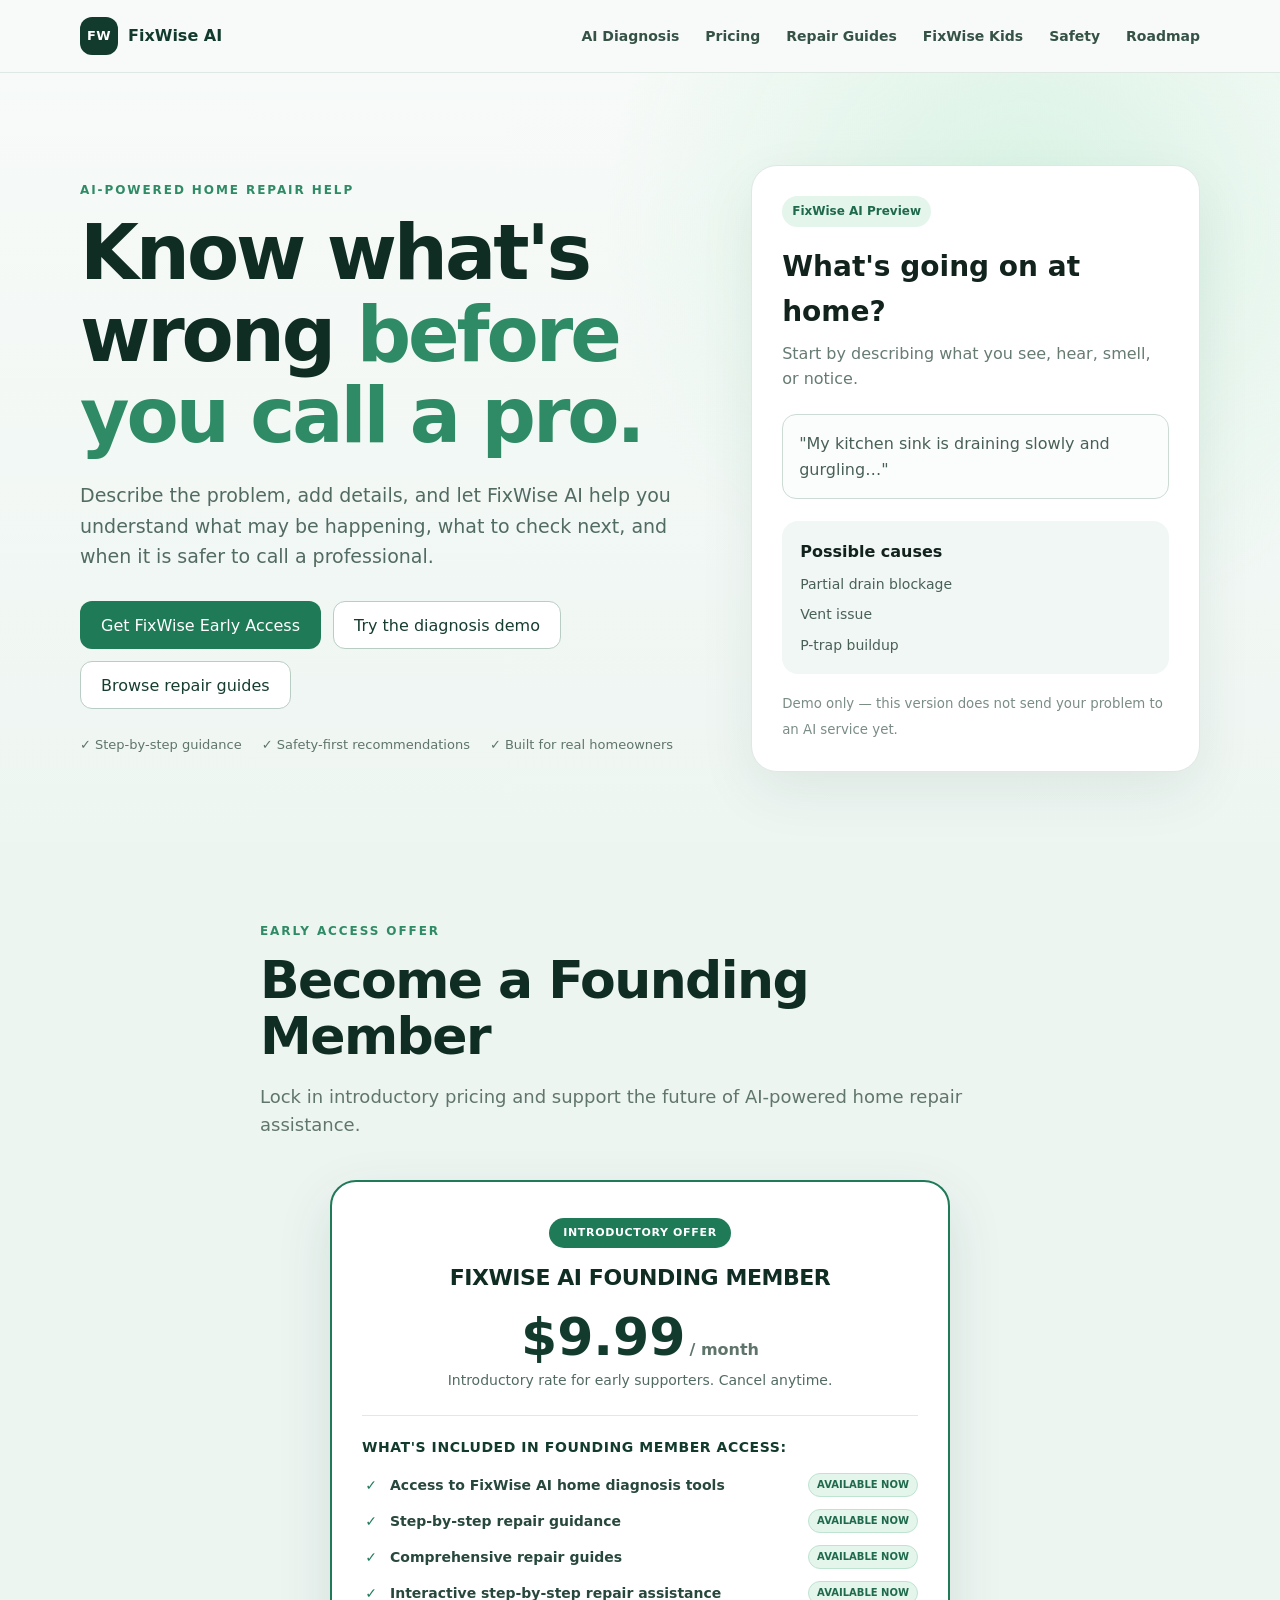
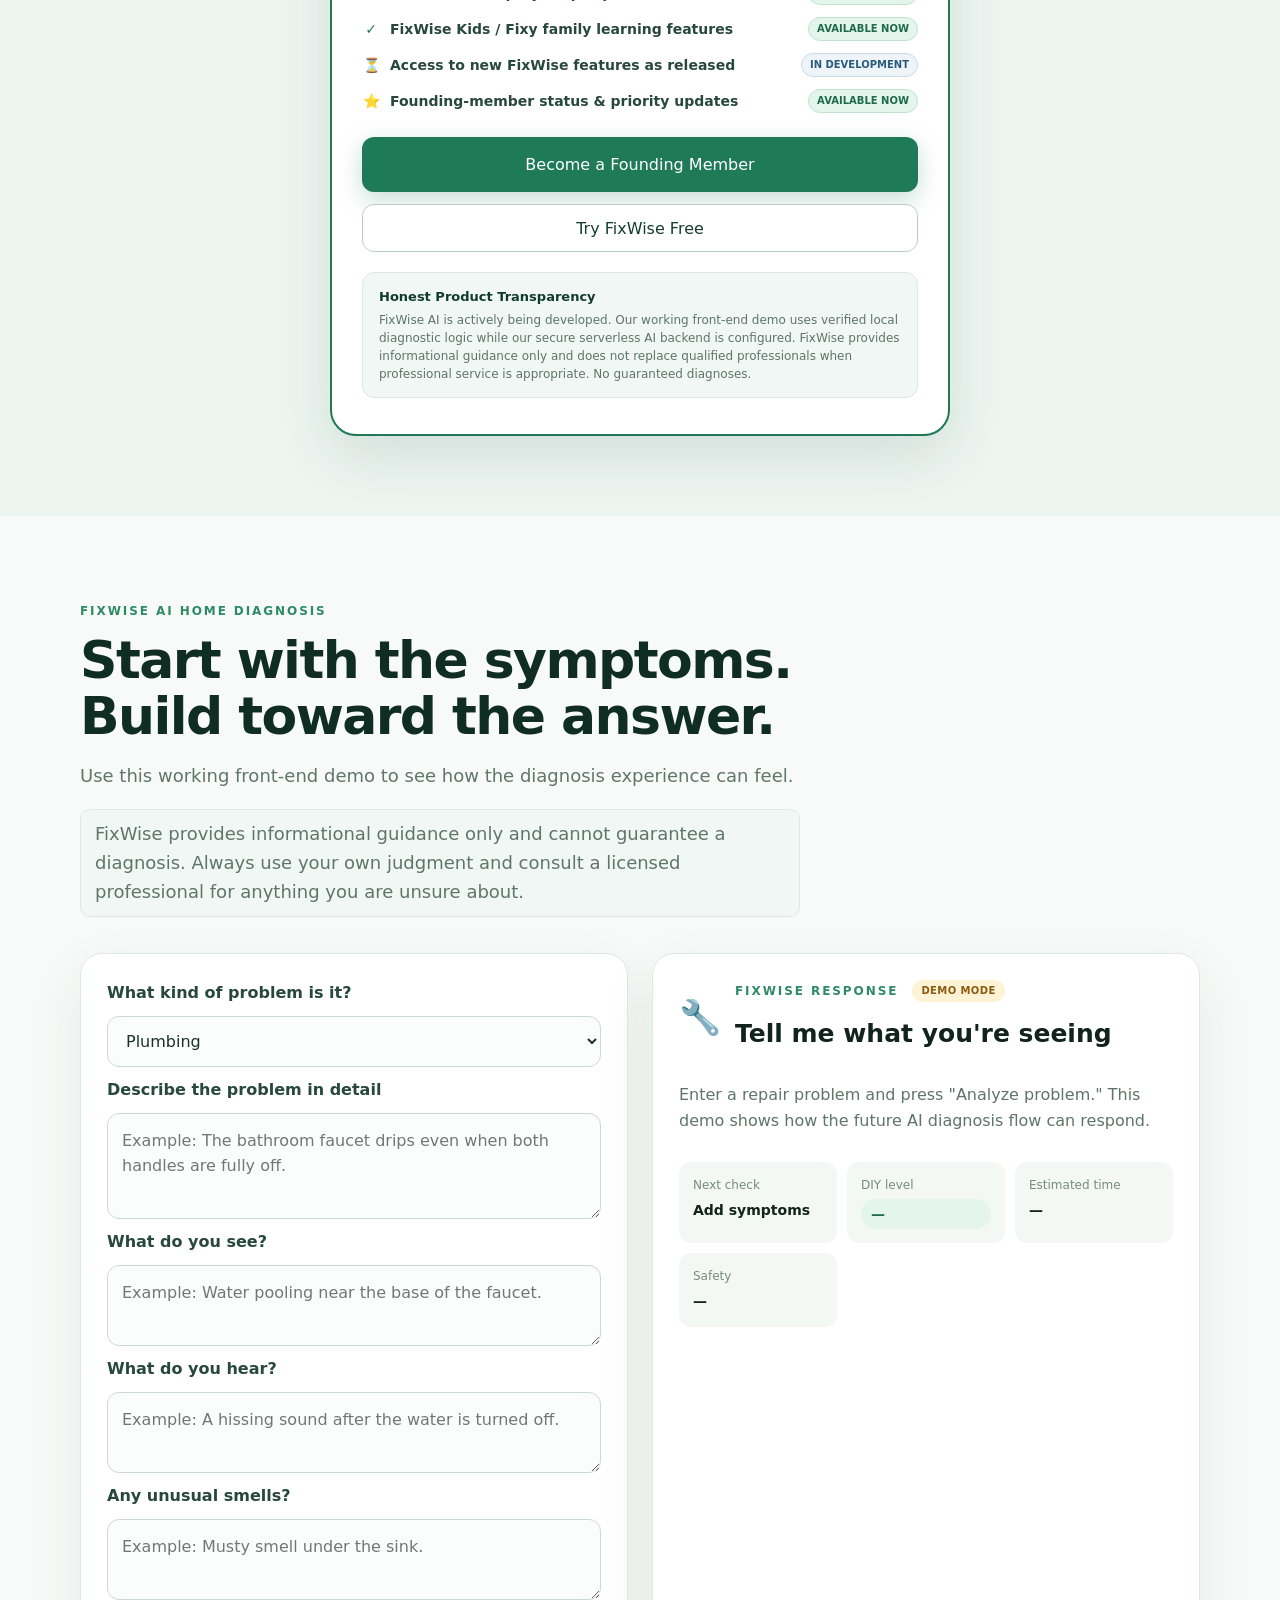
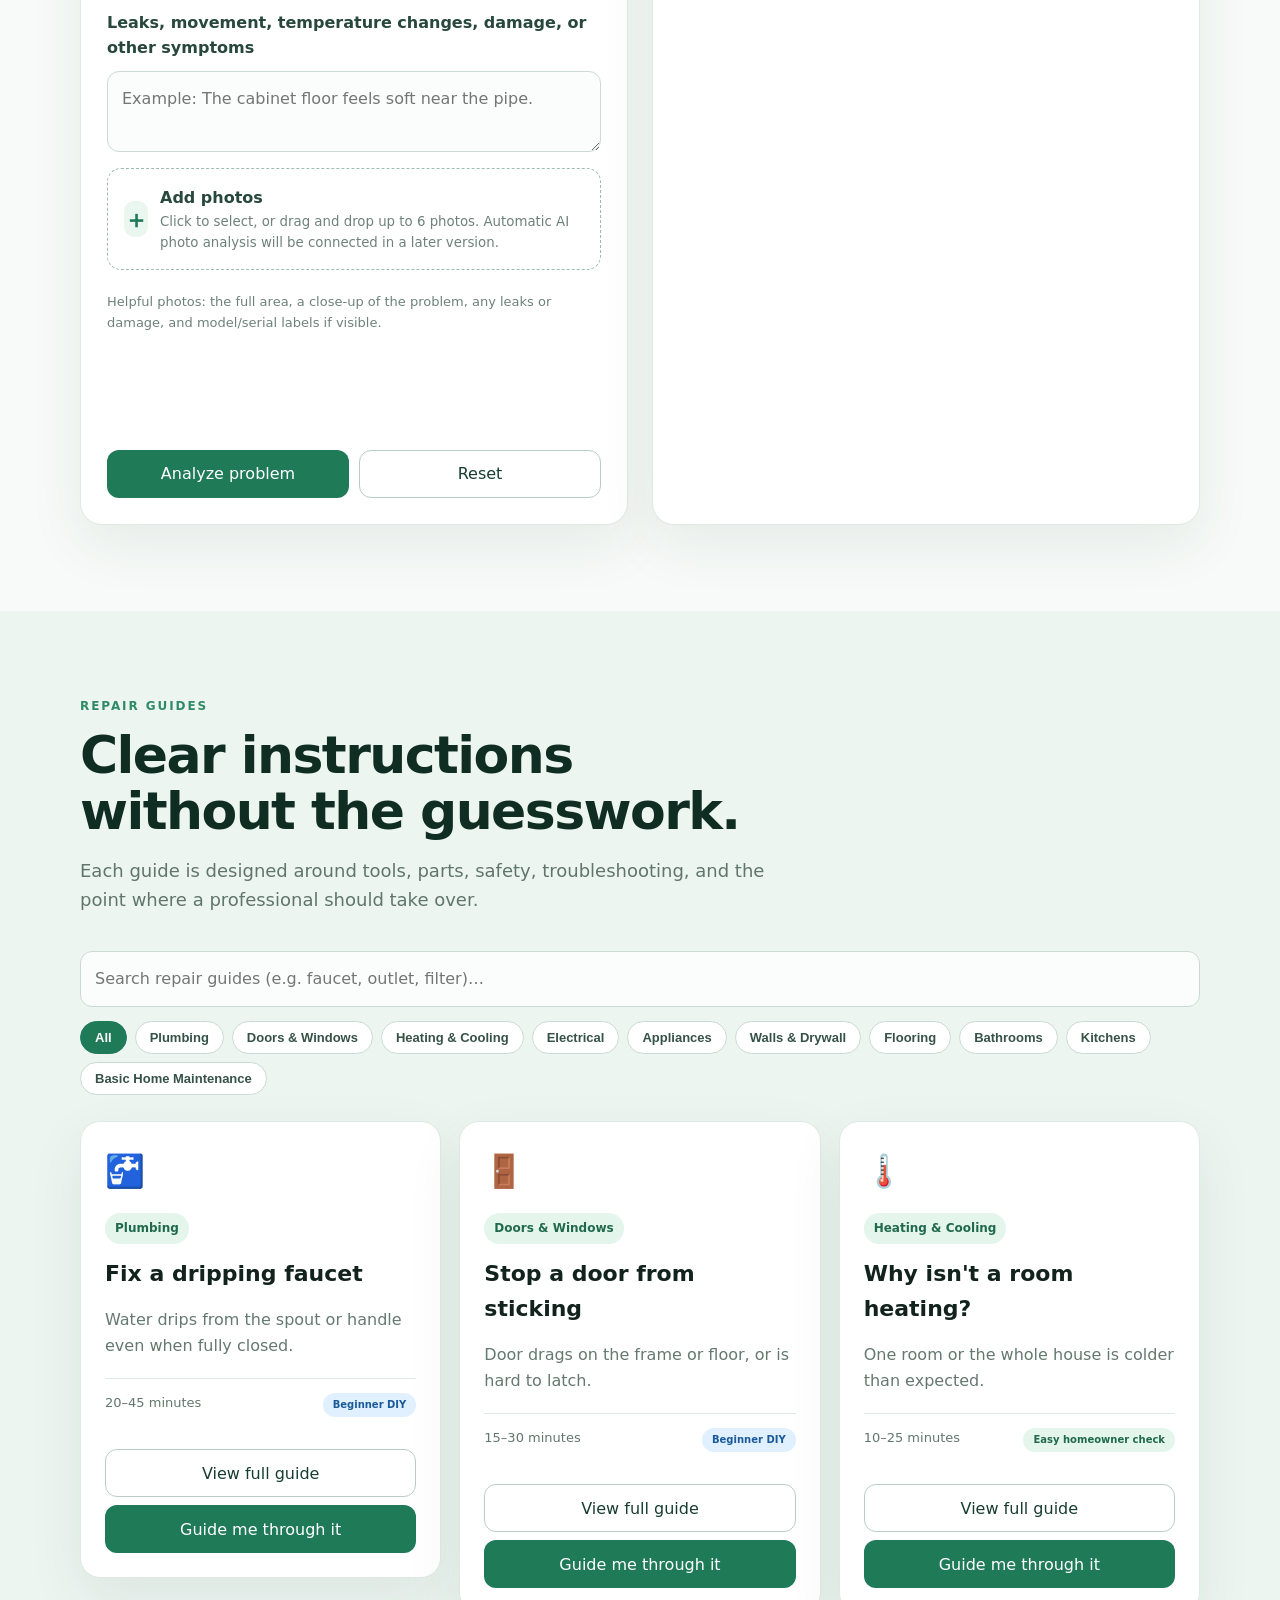
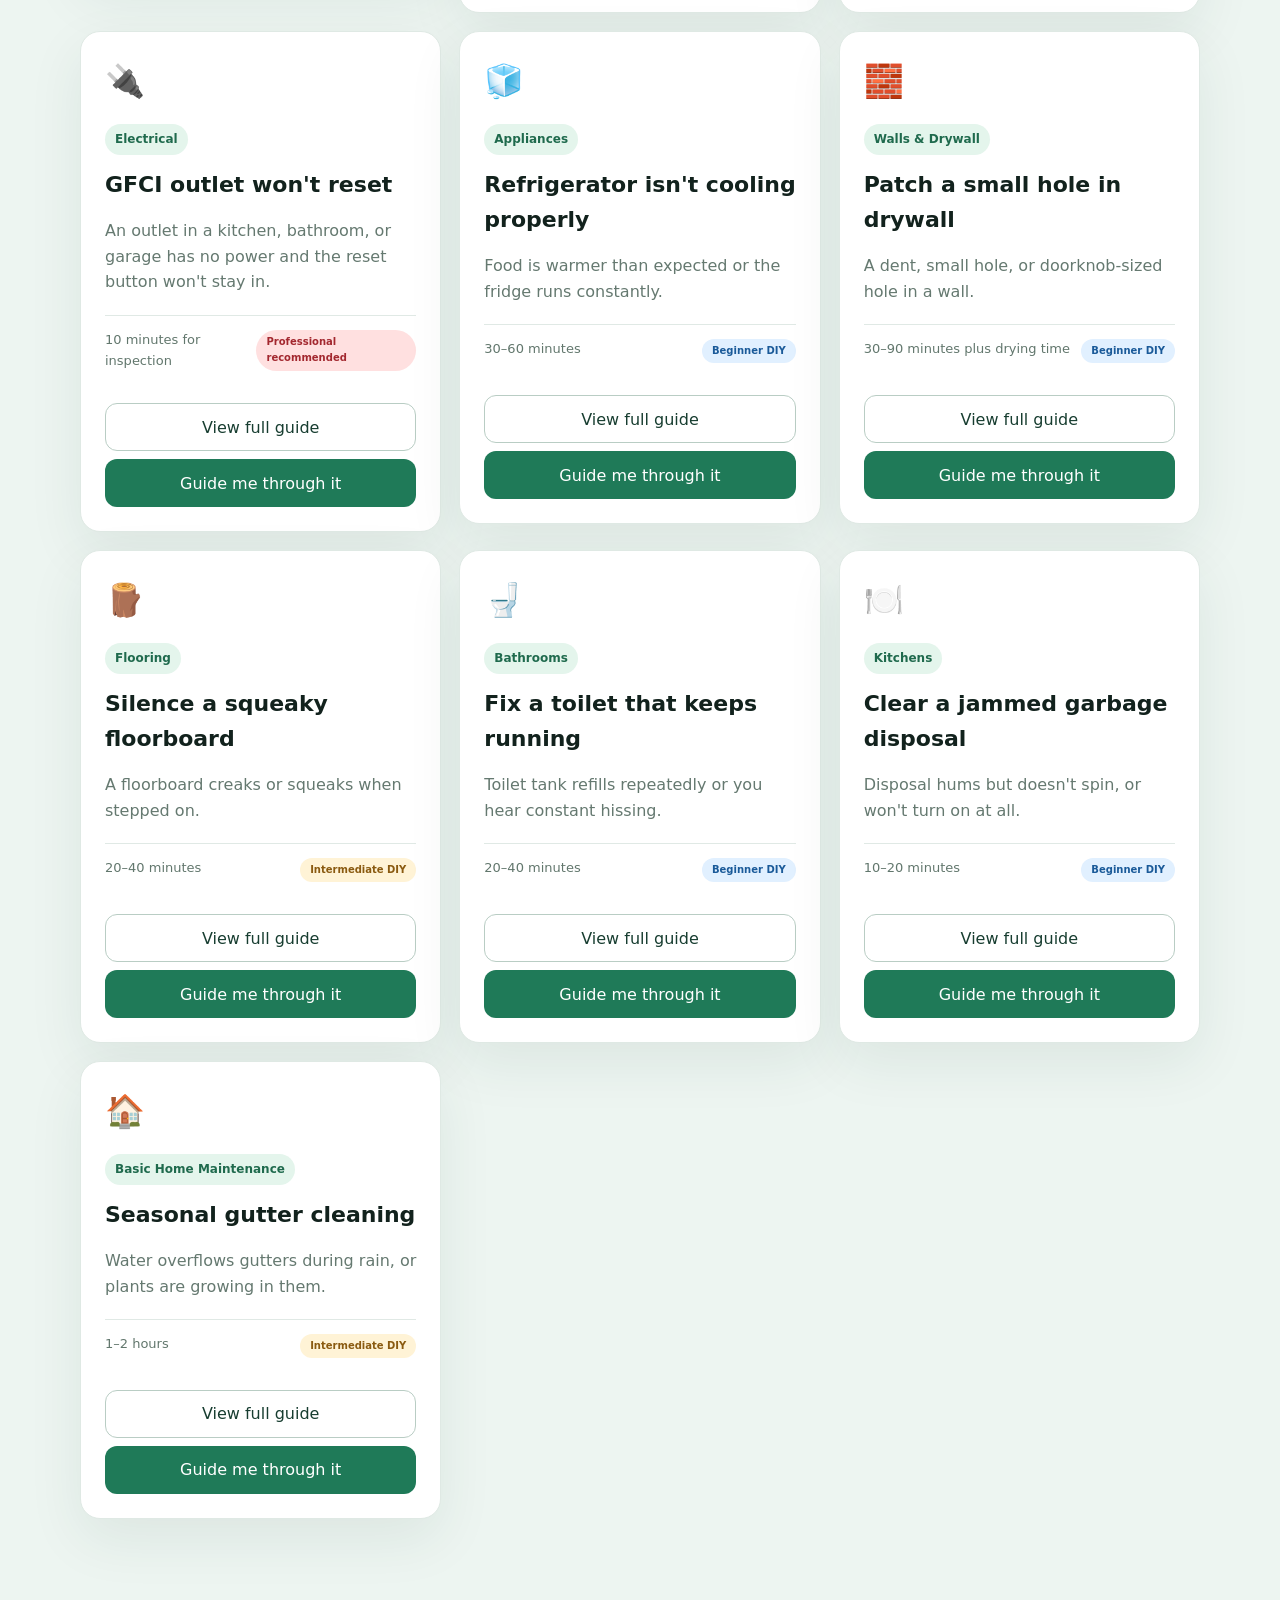
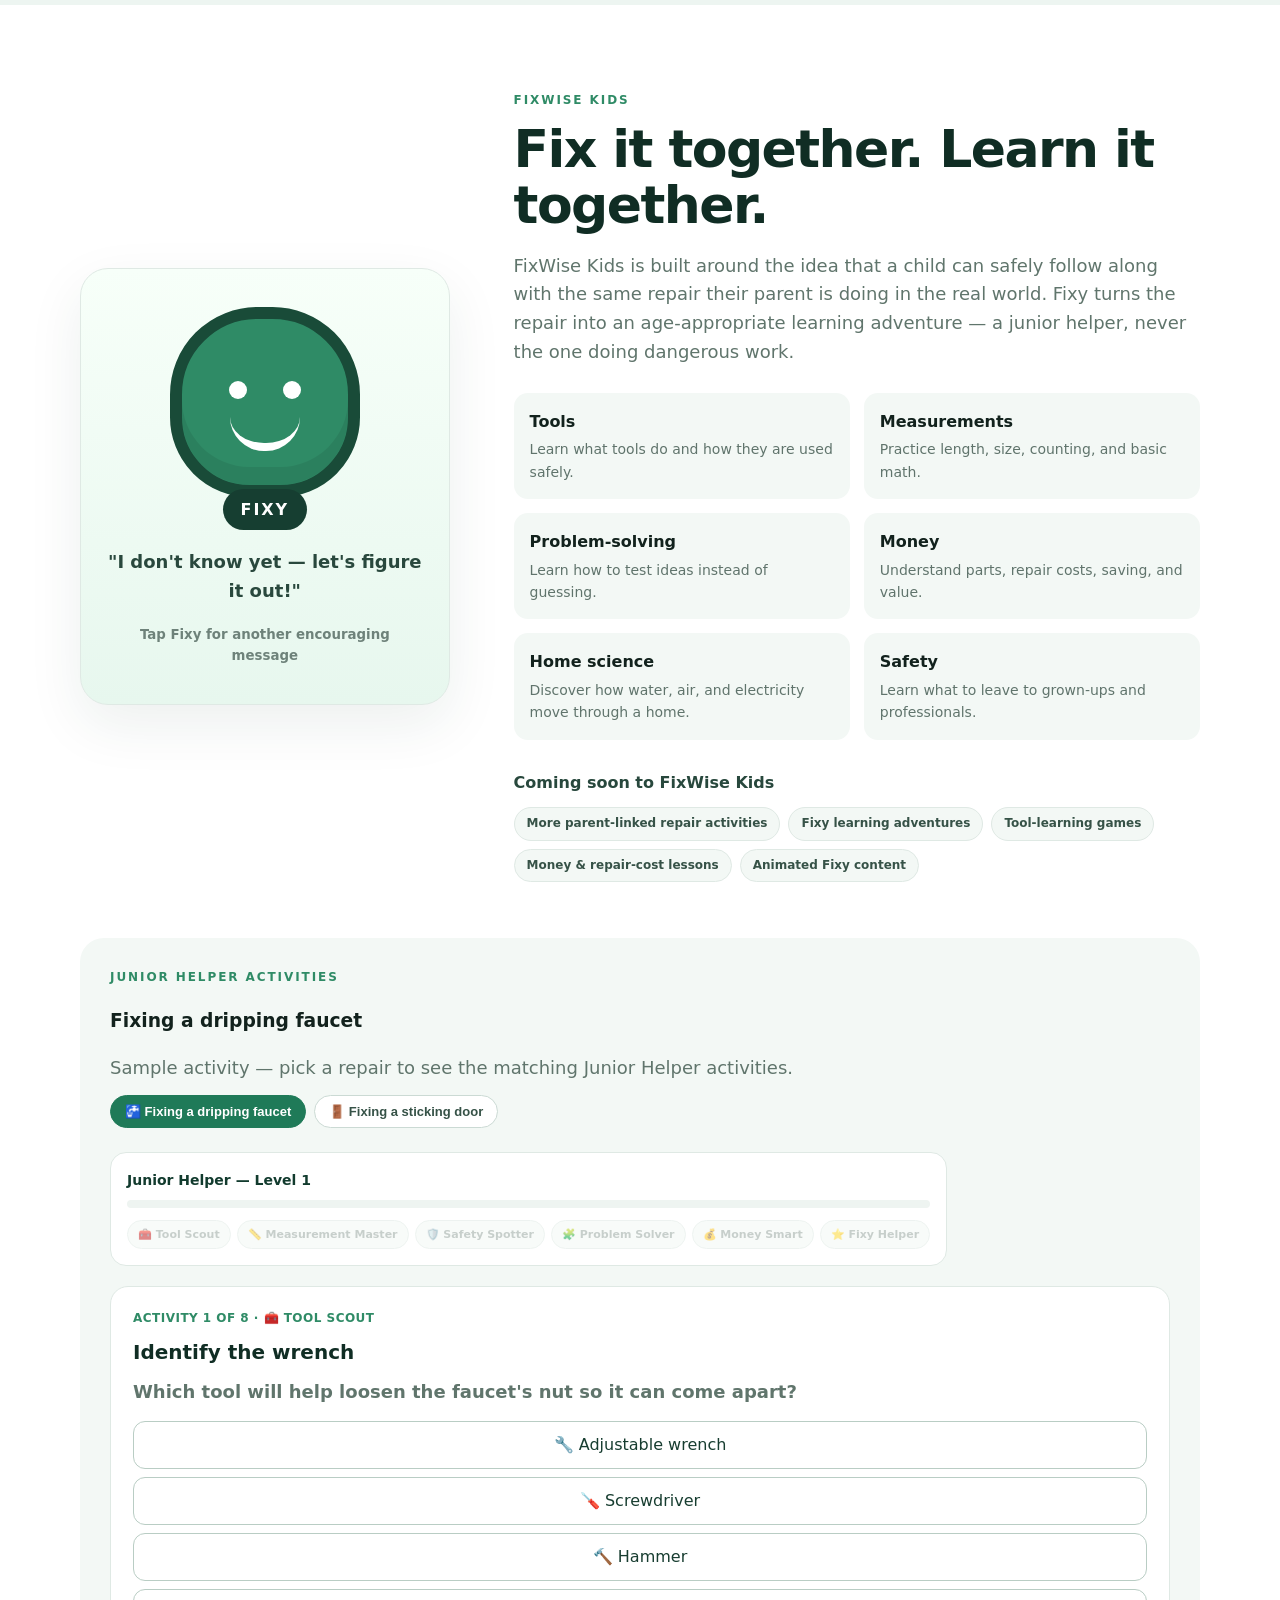
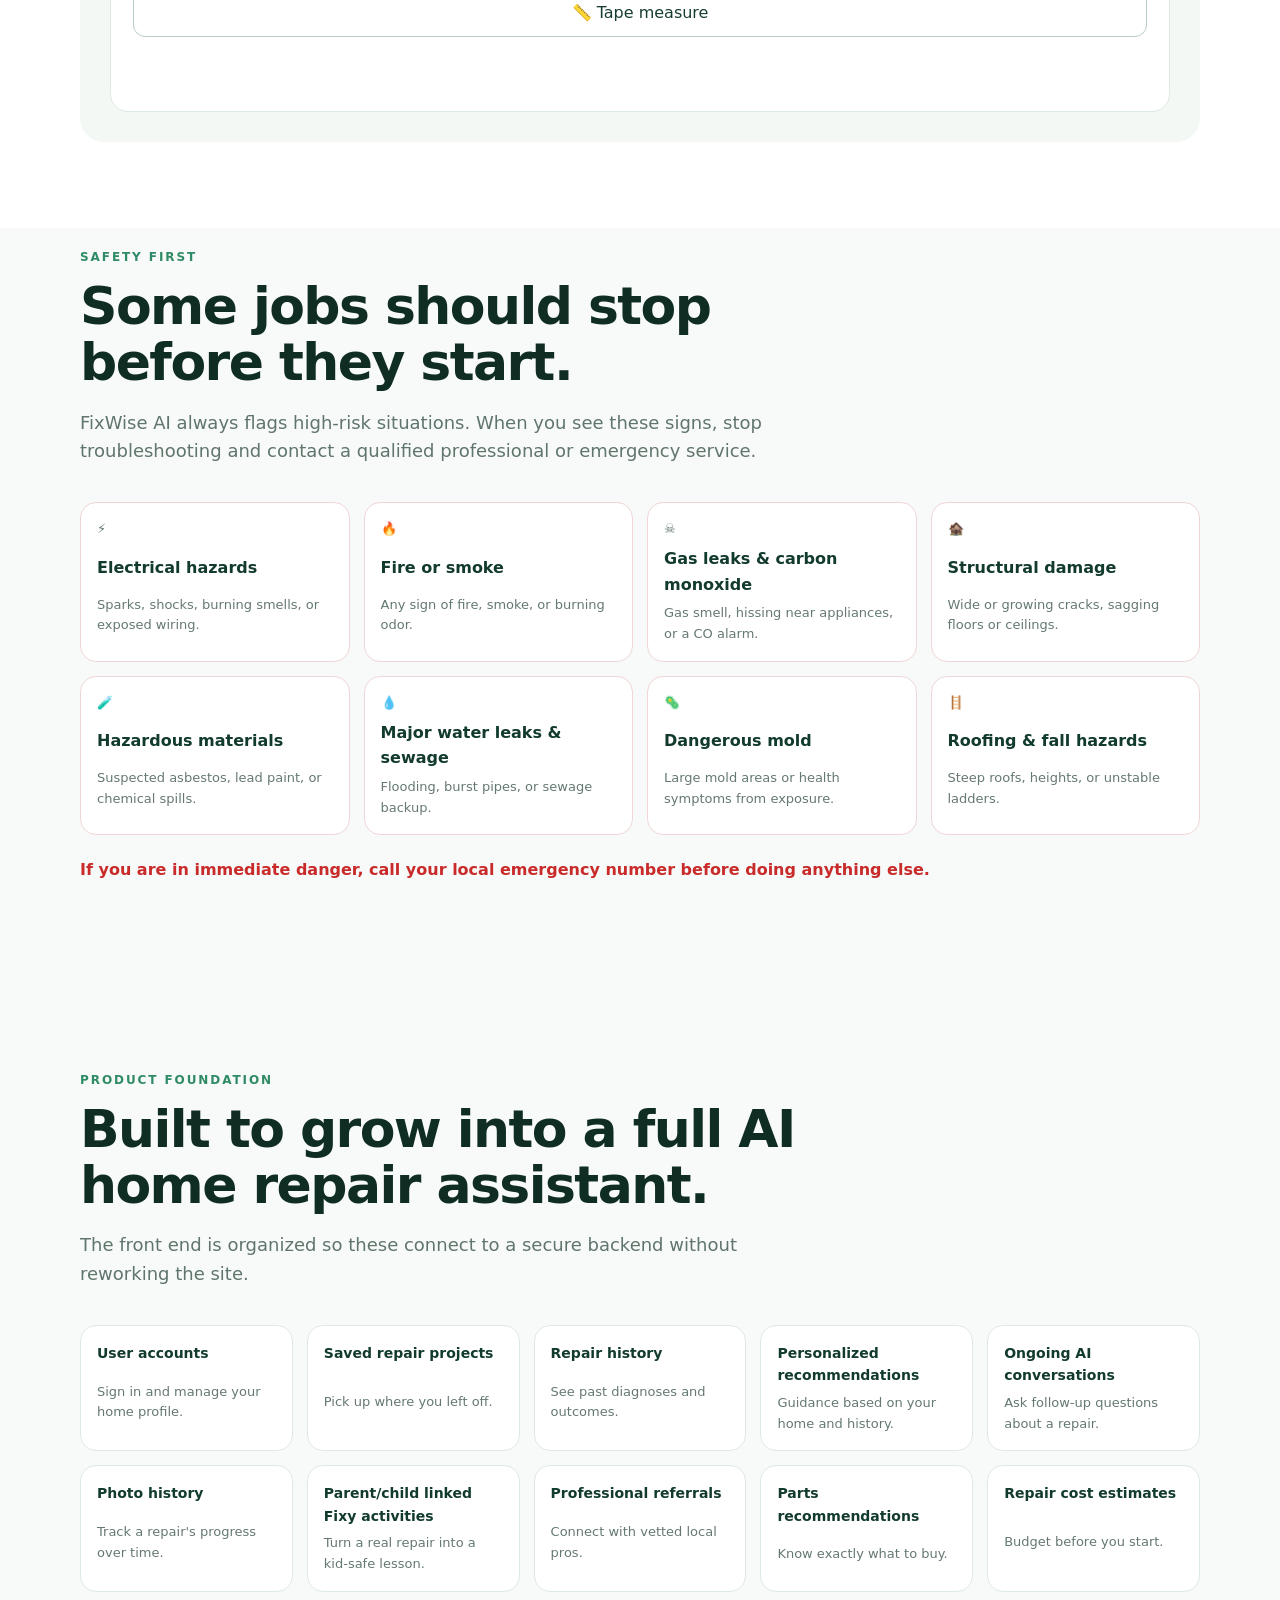
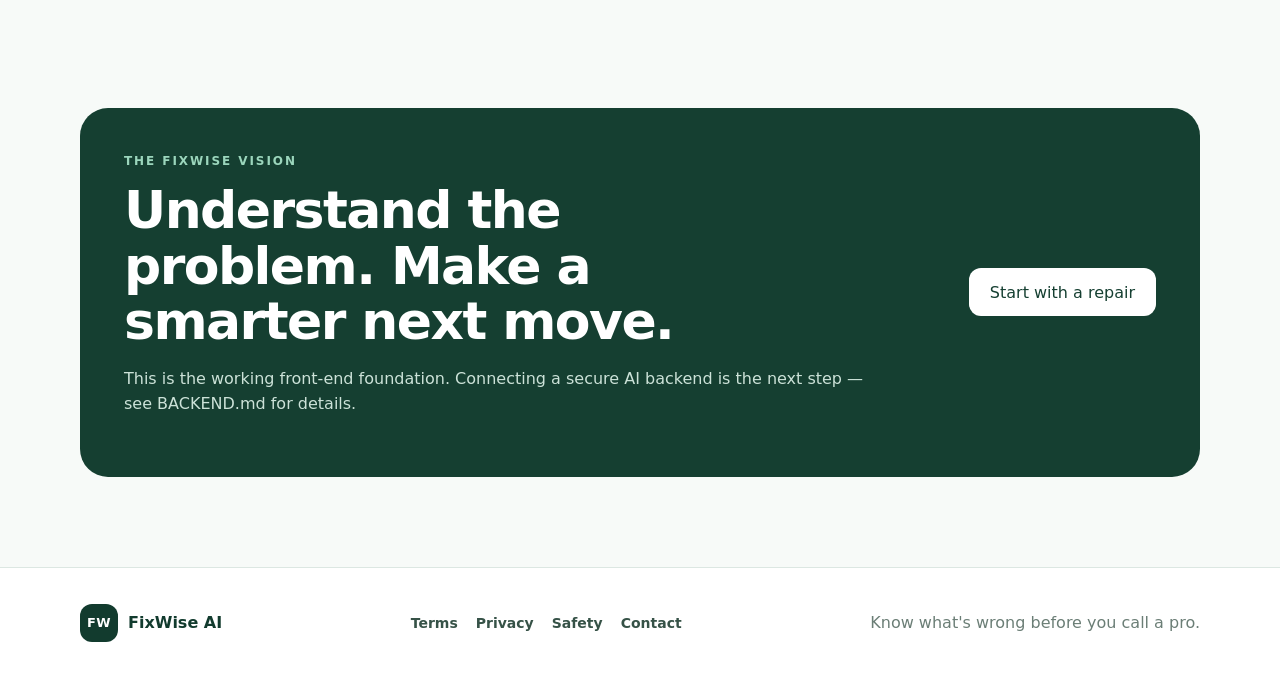
==== commit 553ac598: "Implement FixWise AI monetization, founding member pricing, checkout config, and starter legal pages" ====
--- a/index.html
+++ b/index.html
@@ -13,6 +13,11 @@
     instead of using the local demo diagnosis engine.
   -->
   <meta name="fixwise-backend-url" content="" />
+  <!--
+    Hosted checkout configuration (no secret keys — static hosting safe).
+    Set content to your public Stripe Payment Link or hosted checkout URL.
+  -->
+  <meta name="fixwise-checkout-url" content="" />
   <link rel="stylesheet" href="styles.css" />
 </head>
 <body>
@@ -25,6 +30,7 @@
       <button class="menu-btn" id="menuBtn" aria-label="Open menu" aria-expanded="false">☰</button>
       <nav id="navLinks" class="nav-links">
         <a href="#diagnosis">AI Diagnosis</a>
+        <a href="#pricing">Pricing</a>
         <a href="#guides">Repair Guides</a>
         <a href="#kids">FixWise Kids</a>
         <a href="#safety">Safety</a>
@@ -44,7 +50,8 @@
             what may be happening, what to check next, and when it is safer to call a professional.
           </p>
           <div class="hero-actions">
-            <a class="btn primary" href="#diagnosis">Try the diagnosis demo</a>
+            <a class="btn primary hero-early-access-btn" href="#pricing">Get FixWise Early Access</a>
+            <a class="btn secondary" href="#diagnosis">Try the diagnosis demo</a>
             <a class="btn secondary" href="#guides">Browse repair guides</a>
           </div>
           <div class="trust-row">
@@ -66,6 +73,83 @@
             <span>P-trap buildup</span>
           </div>
           <small>Demo only — this version does not send your problem to an AI service yet.</small>
+        </div>
+      </div>
+    </section>
+
+    <section class="section alt pricing-section" id="pricing">
+      <div class="container">
+        <div class="section-heading text-center" style="max-width: 760px; margin: 0 auto 40px;">
+          <div class="eyebrow">Early Access Offer</div>
+          <h2>Become a Founding Member</h2>
+          <p>Lock in introductory pricing and support the future of AI-powered home repair assistance.</p>
+        </div>
+
+        <div class="pricing-grid">
+          <div class="pricing-card">
+            <div class="pricing-badge-row">
+              <span class="status-pill highlight">INTRODUCTORY OFFER</span>
+            </div>
+            <h3>FIXWISE AI FOUNDING MEMBER</h3>
+            <div class="pricing-price-row">
+              <span class="price-val">$9.99</span>
+              <span class="price-period">/ month</span>
+            </div>
+            <p class="pricing-subtext">Introductory rate for early supporters. Cancel anytime.</p>
+
+            <div class="pricing-features-block">
+              <h4>What's included in Founding Member access:</h4>
+              <ul class="pricing-feature-list">
+                <li>
+                  <span class="feat-icon">✓</span>
+                  <span class="feat-label">Access to FixWise AI home diagnosis tools</span>
+                  <span class="status-tag live">AVAILABLE NOW</span>
+                </li>
+                <li>
+                  <span class="feat-icon">✓</span>
+                  <span class="feat-label">Step-by-step repair guidance</span>
+                  <span class="status-tag live">AVAILABLE NOW</span>
+                </li>
+                <li>
+                  <span class="feat-icon">✓</span>
+                  <span class="feat-label">Comprehensive repair guides</span>
+                  <span class="status-tag live">AVAILABLE NOW</span>
+                </li>
+                <li>
+                  <span class="feat-icon">✓</span>
+                  <span class="feat-label">Interactive step-by-step repair assistance</span>
+                  <span class="status-tag live">AVAILABLE NOW</span>
+                </li>
+                <li>
+                  <span class="feat-icon">✓</span>
+                  <span class="feat-label">FixWise Kids / Fixy family learning features</span>
+                  <span class="status-tag live">AVAILABLE NOW</span>
+                </li>
+                <li>
+                  <span class="feat-icon">⏳</span>
+                  <span class="feat-label">Access to new FixWise features as released</span>
+                  <span class="status-tag coming">IN DEVELOPMENT</span>
+                </li>
+                <li>
+                  <span class="feat-icon">⭐</span>
+                  <span class="feat-label">Founding-member status &amp; priority updates</span>
+                  <span class="status-tag live">AVAILABLE NOW</span>
+                </li>
+              </ul>
+            </div>
+
+            <div class="pricing-actions">
+              <button class="btn primary full cta-founding" id="foundingMemberBtn" data-action="checkout">Become a Founding Member</button>
+              <a class="btn secondary full" href="#diagnosis">Try FixWise Free</a>
+            </div>
+
+            <div class="pricing-transparency">
+              <strong>Honest Product Transparency</strong>
+              <p>
+                FixWise AI is actively being developed. Our working front-end demo uses verified local diagnostic logic while our secure serverless AI backend is configured. FixWise provides informational guidance only and does not replace qualified professionals when professional service is appropriate. No guaranteed diagnoses.
+              </p>
+            </div>
+          </div>
         </div>
       </div>
     </section>
@@ -346,19 +430,6 @@
       </div>
     </section>
 
-    <section class="section alt" id="chronicle">
-      <div class="container">
-        <div class="section-heading">
-          <div class="eyebrow">Chronicle Tips</div>
-          <h2>Review your session history and learn what to keep handy.</h2>
-          <p>FixWise looks at your recent repair sessions and turns those patterns into practical recommendations.</p>
-        </div>
-        <div class="chronicle-shell">
-          <ul id="chronicleTipsList" class="chronicle-list"></ul>
-        </div>
-      </div>
-    </section>
-
     <section class="section" id="roadmap">
       <div class="container">
         <div class="section-heading">
@@ -395,9 +466,39 @@
     </section>
   </main>
 
+  <div id="checkoutModal" class="repair-modal checkout-modal" hidden aria-hidden="true">
+    <div class="repair-modal-backdrop checkout-modal-backdrop"></div>
+    <div class="repair-modal-panel checkout-modal-panel">
+      <button class="repair-modal-close" data-action="close-checkout-modal" aria-label="Close modal">✕</button>
+      <div class="checkout-modal-content">
+        <div class="status-pill">Checkout Integration</div>
+        <h3>Secure Checkout Connection in Progress</h3>
+        <p>
+          Thank you for your interest in becoming a <strong>FixWise AI Founding Member</strong>!
+        </p>
+        <p>
+          Our secure hosted payment checkout is currently being connected. If you are configuring this site, please paste your real Stripe Payment Link or hosted checkout URL into <code>js/checkout-config.js</code> or the <code>&lt;meta name="fixwise-checkout-url"&gt;</code> tag in <code>index.html</code>.
+        </p>
+        <p>
+          In the meantime, feel free to try all of FixWise AI's working home diagnosis tools and repair guides for free!
+        </p>
+        <div class="checkout-modal-actions">
+          <a class="btn primary" href="#diagnosis" data-action="close-checkout-modal">Try Diagnosis Demo</a>
+          <button class="btn secondary" data-action="close-checkout-modal">Close</button>
+        </div>
+      </div>
+    </div>
+  </div>
+
   <footer>
     <div class="container footer-row">
       <div class="brand"><span class="brand-mark">FW</span><span>FixWise AI</span></div>
+      <div class="footer-links">
+        <a href="terms.html">Terms</a>
+        <a href="privacy.html">Privacy</a>
+        <a href="safety.html">Safety</a>
+        <a href="contact.html">Contact</a>
+      </div>
       <p>Know what's wrong before you call a pro.</p>
     </div>
   </footer>
--- a/styles.css
+++ b/styles.css
@@ -65,9 +65,6 @@
 .roadmap-card{background:#fff;border:1px solid #dfe9e4;border-radius:16px;padding:16px;display:grid;gap:6px}
 .roadmap-card strong{color:#123b2e;font-size:14px}
 .roadmap-card span{font-size:13px;color:#657970}
-.chronicle-shell{background:#fff;border:1px solid #dfe9e4;border-radius:20px;padding:18px 18px 12px;box-shadow:0 12px 30px rgba(26,69,54,.05)}
-.chronicle-list{list-style:none;padding:0;margin:0;display:grid;gap:10px}
-.chronicle-list li{background:#f3f8f5;border-left:3px solid #2f8b66;border-radius:10px;padding:12px 14px;color:#365247;font-size:14px;line-height:1.6}
 @media(max-width:980px){.safety-grid{grid-template-columns:repeat(2,1fr)}.roadmap-grid{grid-template-columns:repeat(2,1fr)}}
 @media(max-width:820px){.form-actions{flex-direction:column}.form-actions .btn{width:100%}}
 @media(max-width:520px){.safety-grid{grid-template-columns:1fr}.roadmap-grid{grid-template-columns:1fr}.danger-warning{flex-direction:column}.warning-badge{width:100%}}
@@ -145,3 +142,62 @@
 .kid-activity-complete{text-align:center}
 @media(max-width:820px){.repair-modal-panel{padding:22px}.repair-step-actions .btn{min-width:100%}}
 
+/* ======= MONETIZATION & PRICING STYLES ======= */
+.pricing-section{padding:80px 0;background:#edf5f1}
+.pricing-grid{display:flex;justify-content:center;max-width:680px;margin:0 auto}
+.pricing-card{background:#fff;border:2px solid #1f7a58;border-radius:26px;padding:36px 30px;box-shadow:0 20px 55px rgba(26,69,54,.12);position:relative;max-width:620px;width:100%}
+.pricing-badge-row{text-align:center;margin-bottom:12px}
+.status-pill.highlight{background:#1f7a58;color:#fff;font-weight:800;font-size:11px;letter-spacing:.06em;padding:6px 14px;border-radius:999px;text-transform:uppercase}
+.pricing-card h3{text-align:center;margin:10px 0;font-size:22px;color:#102d24;font-weight:900;letter-spacing:-.02em}
+.pricing-price-row{display:flex;align-items:baseline;justify-content:center;gap:4px;margin:16px 0 6px}
+.price-val{font-size:52px;font-weight:900;color:#123b2e;line-height:1}
+.price-period{font-size:16px;font-weight:700;color:#5f746b}
+.pricing-subtext{text-align:center;color:#526b62;font-size:14px;margin:0 0 24px}
+.pricing-features-block{border-top:1px solid #e0e9e5;padding-top:20px;margin-bottom:24px}
+.pricing-features-block h4{font-size:14px;color:#123b2e;margin:0 0 14px;font-weight:800;text-transform:uppercase;letter-spacing:.04em}
+.pricing-feature-list{list-style:none;padding:0;margin:0;display:grid;gap:12px}
+.pricing-feature-list li{display:flex;align-items:center;gap:10px;font-size:14px;color:#28483d;flex-wrap:wrap}
+.feat-icon{font-weight:900;color:#1f7a58;min-width:18px;text-align:center}
+.feat-label{flex:1 1 auto;min-width:200px;font-weight:600}
+.status-tag.live{background:#e4f5ec;color:#1f6a4d;font-size:10px;font-weight:800;padding:3px 8px;border-radius:999px;border:1px solid #bfe3d1;white-space:nowrap;margin-left:auto}
+.status-tag.coming{background:#eef4f8;color:#2b5c7e;font-size:10px;font-weight:800;padding:3px 8px;border-radius:999px;border:1px solid #c7dbe8;white-space:nowrap;margin-left:auto}
+.pricing-actions{display:grid;gap:12px;margin-bottom:20px}
+.cta-founding{font-size:16px;padding:14px;box-shadow:0 8px 24px rgba(31,122,88,.25)}
+.pricing-transparency{background:#f0f7f4;border:1px solid #dfe9e4;border-radius:12px;padding:14px 16px;font-size:12px;color:#5f746b;line-height:1.5}
+.pricing-transparency strong{color:#123b2e;display:block;margin-bottom:4px;font-size:13px}
+.pricing-transparency p{margin:0}
+
+/* ======= FOOTER & LEGAL PAGES STYLES ======= */
+.footer-links{display:flex;gap:18px;flex-wrap:wrap;font-size:14px;font-weight:700}
+.footer-links a{color:#365247;text-decoration:none}
+.footer-links a:hover{color:#1f7a58;text-decoration:underline}
+.legal-card,.success-card{background:#fff;border:1px solid #dfe9e4;border-radius:22px;padding:36px;margin:30px auto 60px;max-width:800px;box-shadow:0 20px 55px rgba(26,69,54,.08)}
+.page-content{padding:20px 0 60px}
+.legal-section{margin-top:24px;border-top:1px solid #edf4f1;padding-top:20px}
+.legal-section h2{font-size:20px;color:#123b2e;margin-bottom:10px}
+.last-updated{color:#7a8d85;font-size:13px;font-weight:600;margin-bottom:20px}
+.safety-banner-box{background:#fff5f5;border:2px solid #d63031;border-radius:14px;padding:18px;margin:20px 0;color:#c92a2a}
+.safety-banner-box strong{display:block;font-size:16px;margin-bottom:6px}
+.contact-box{background:#f3f8f5;border:1px solid #dfe9e4;border-radius:14px;padding:18px;margin:16px 0}
+.contact-box p{margin:6px 0;font-size:14px;color:#28483d}
+.faq-list{display:grid;gap:16px;margin-top:14px}
+.faq-item{background:#fbfdfc;border:1px solid #dfe9e4;border-radius:12px;padding:14px 16px}
+.faq-item strong{display:block;color:#123b2e;margin-bottom:6px;font-size:15px}
+.faq-item p{margin:0;color:#526b62;font-size:14px}
+.success-icon{font-size:48px;text-align:center;margin-bottom:10px}
+.success-headline{font-size:22px;font-weight:800;color:#123b2e;text-align:center;margin:6px 0 12px}
+.success-body{text-align:center;color:#526b62;font-size:16px;margin:0 0 24px}
+.success-details{background:#f0f7f4;border:1px solid #dfe9e4;border-radius:16px;padding:20px;margin-bottom:24px}
+.success-details h3{margin:0 0 12px;font-size:16px;color:#123b2e}
+.success-details ul{margin:0;padding-left:20px;color:#365247;font-size:14px;display:grid;gap:8px}
+.success-actions{display:flex;gap:12px;justify-content:center;flex-wrap:wrap}
+
+/* ======= CHECKOUT MODAL STYLES ======= */
+.checkout-modal-panel{max-width:540px;text-align:center}
+.checkout-modal-content h3{font-size:22px;color:#102d24;margin:14px 0 10px}
+.checkout-modal-content p{color:#526b62;font-size:14px;margin:0 0 12px;line-height:1.55;text-align:left}
+.checkout-modal-content code{background:#f0f7f4;padding:2px 6px;border-radius:4px;font-size:12px;color:#1f7a58;border:1px solid #cbdad4;font-family:monospace;word-break:break-all}
+.checkout-modal-actions{display:flex;gap:10px;flex-wrap:wrap;margin-top:20px;justify-content:center}
+@media(max-width:600px){.pricing-card{padding:24px 18px}.status-tag.live,.status-tag.coming{margin-left:0}.pricing-feature-list li{align-items:flex-start}.legal-card,.success-card{padding:22px}}
+
+
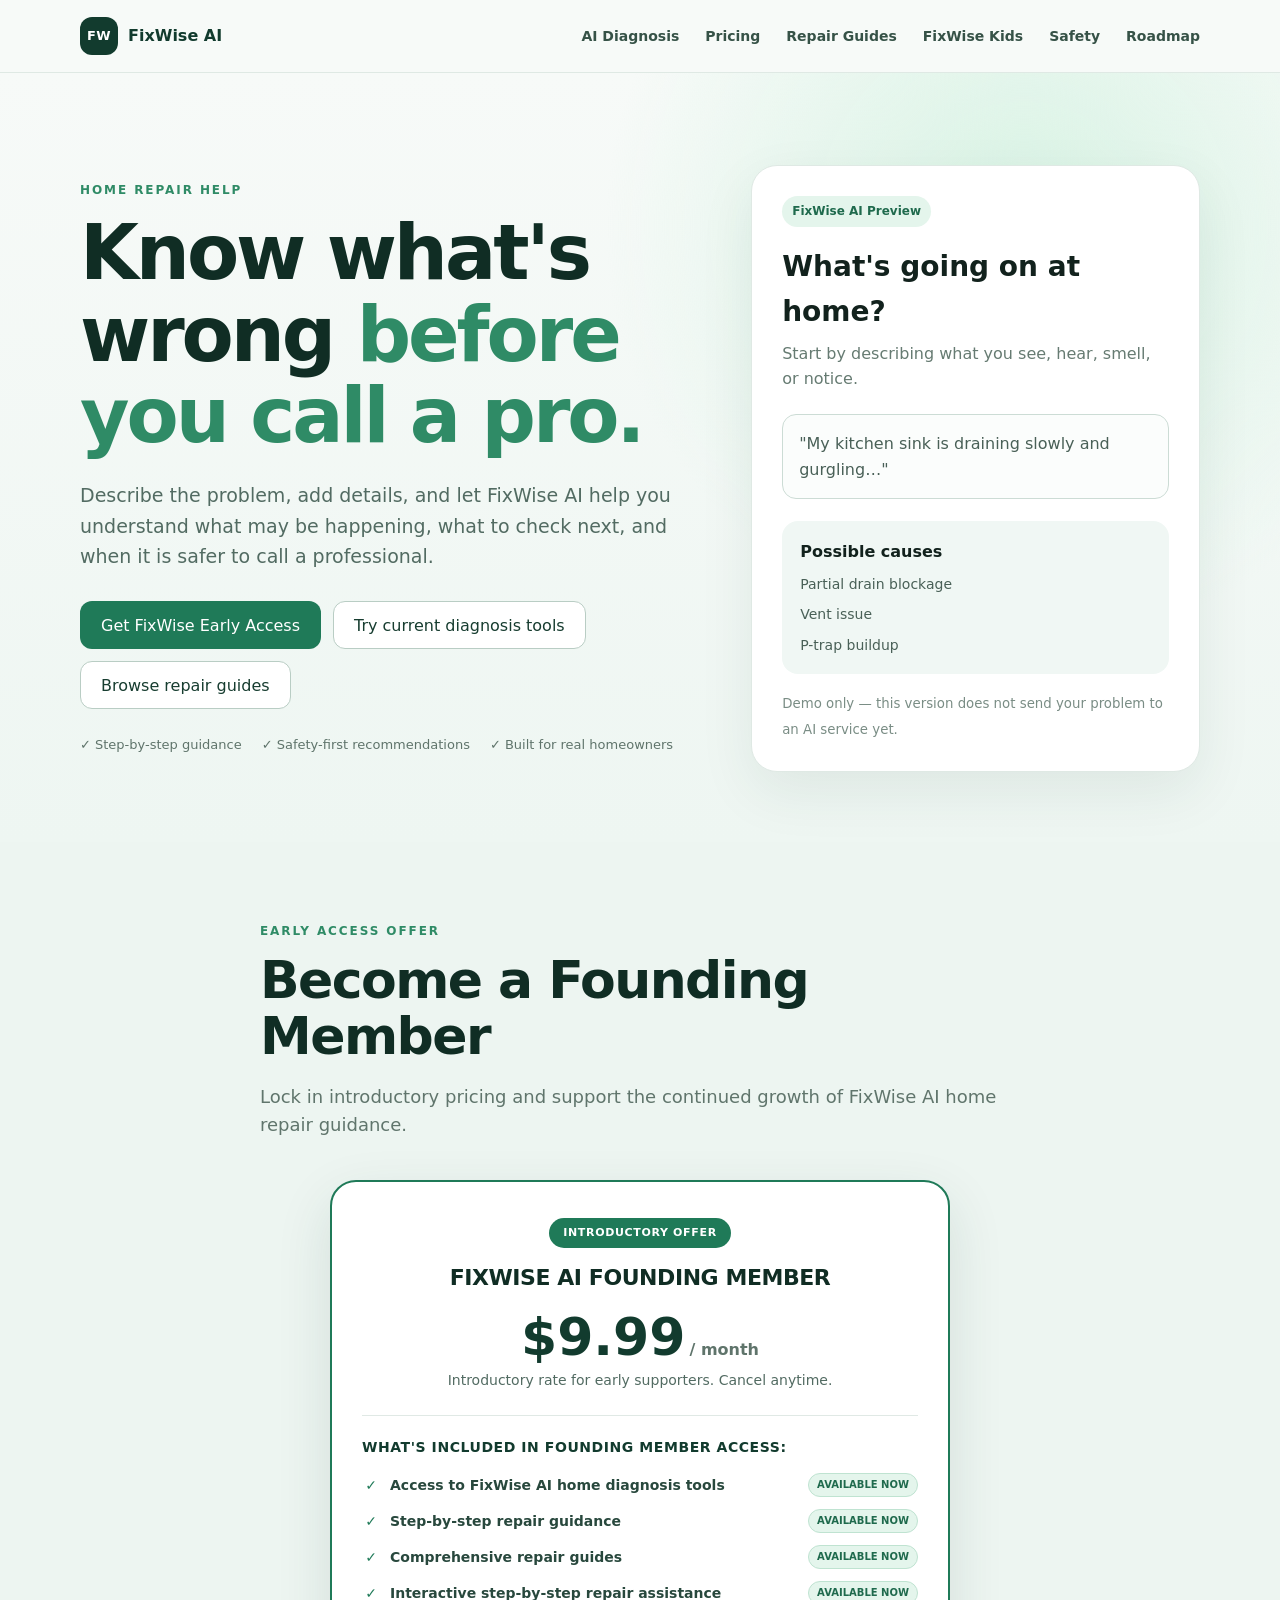
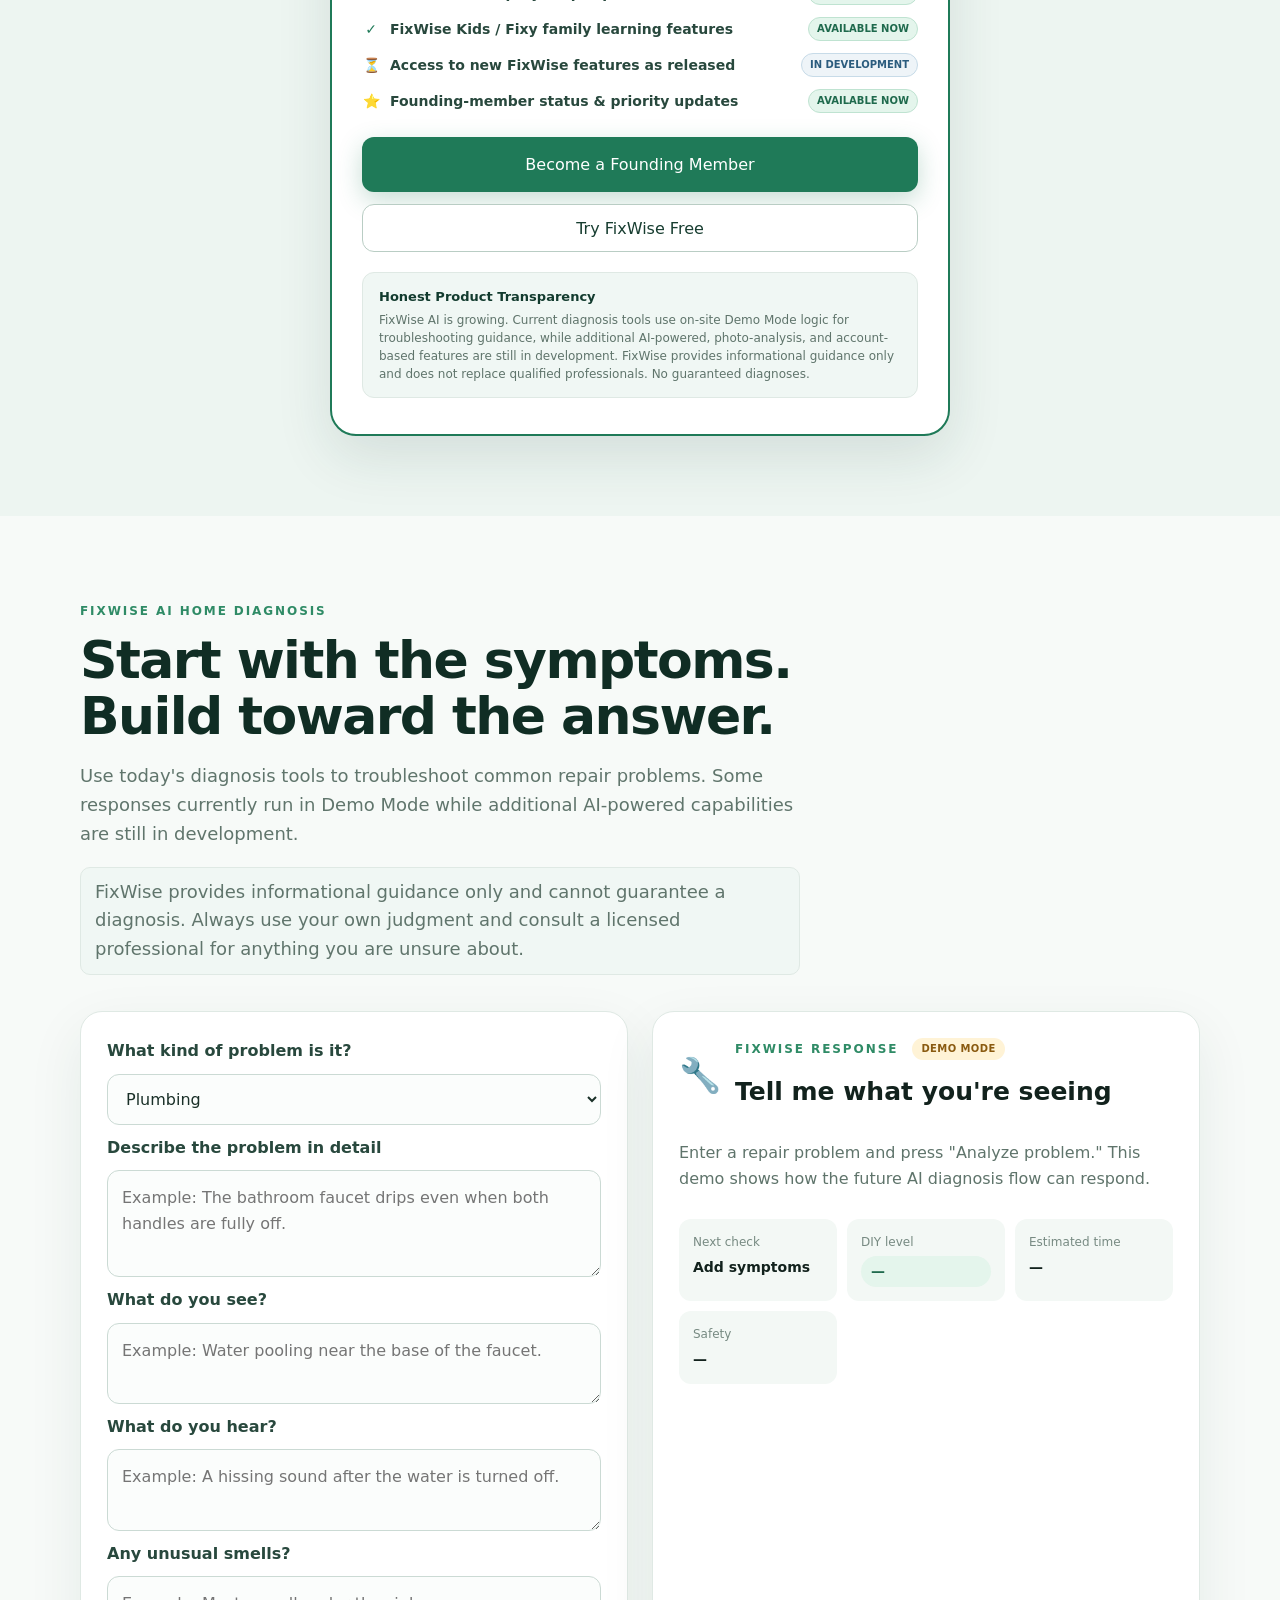
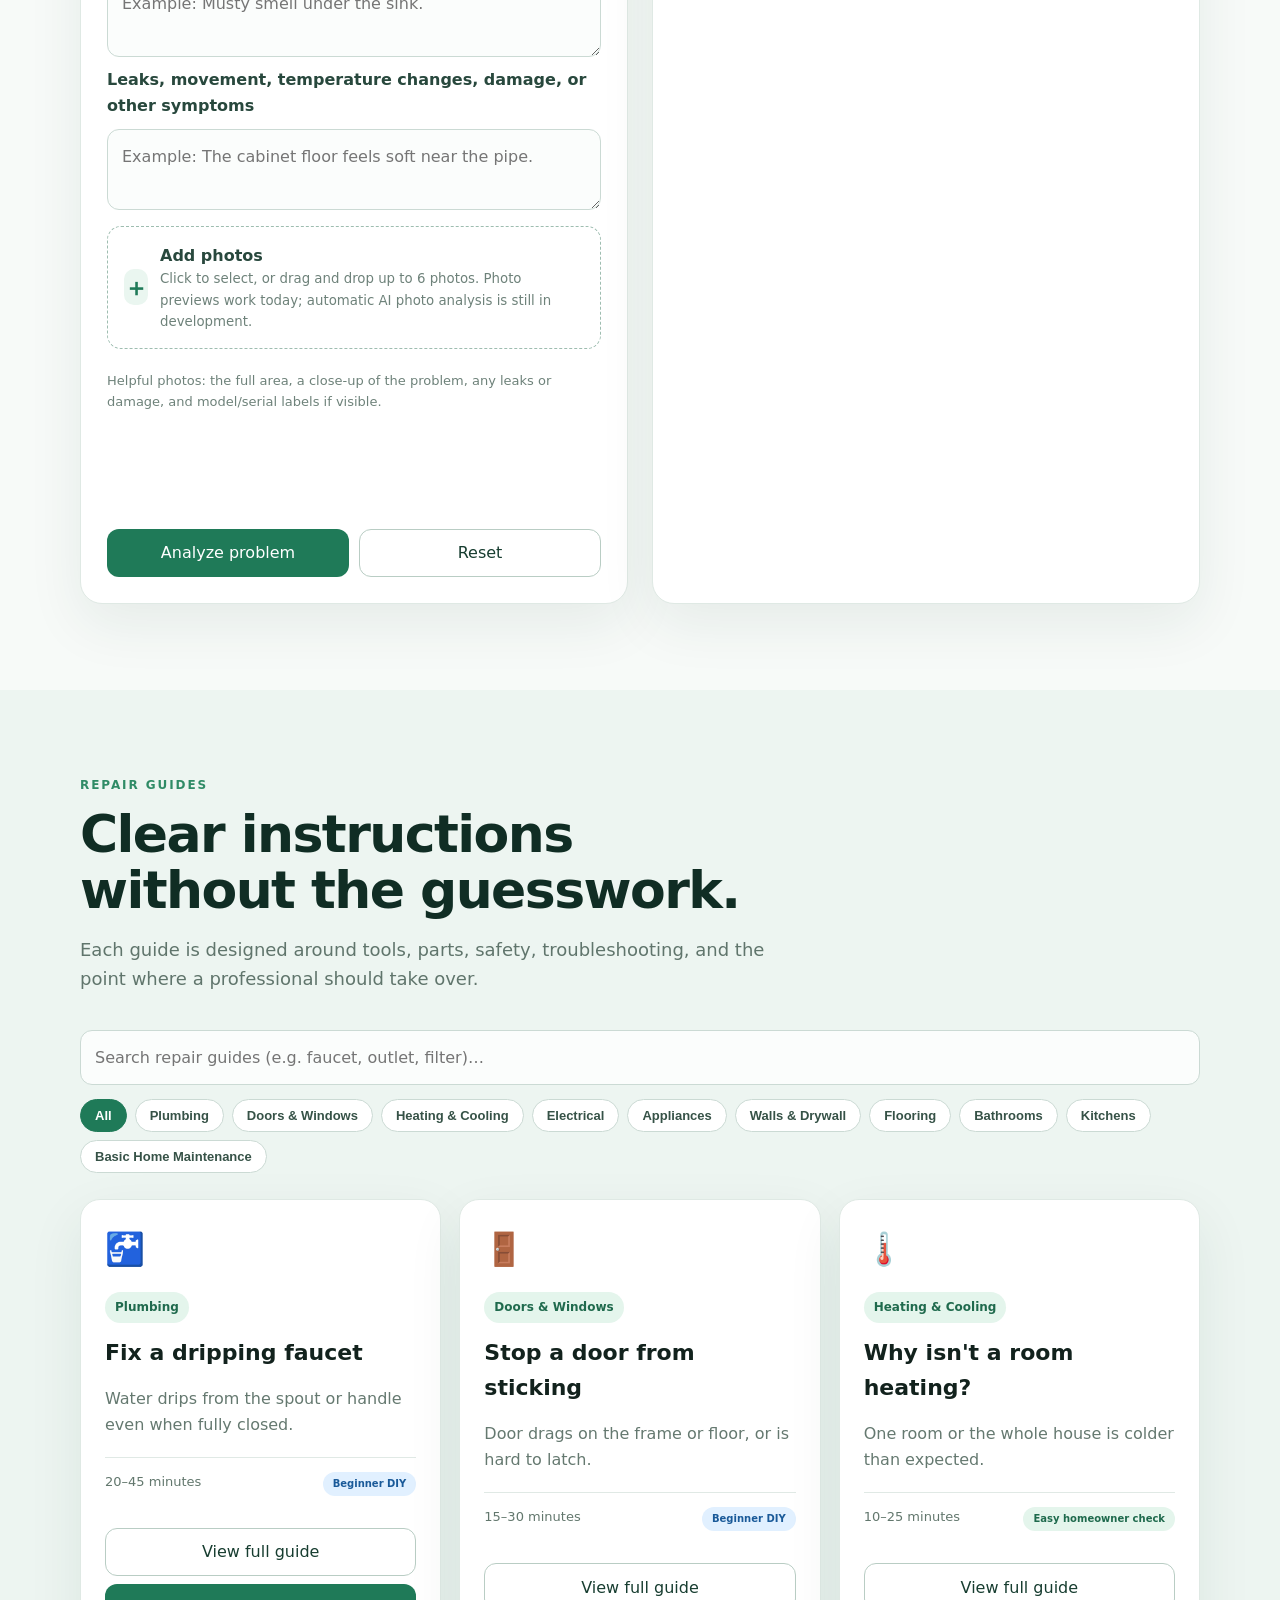
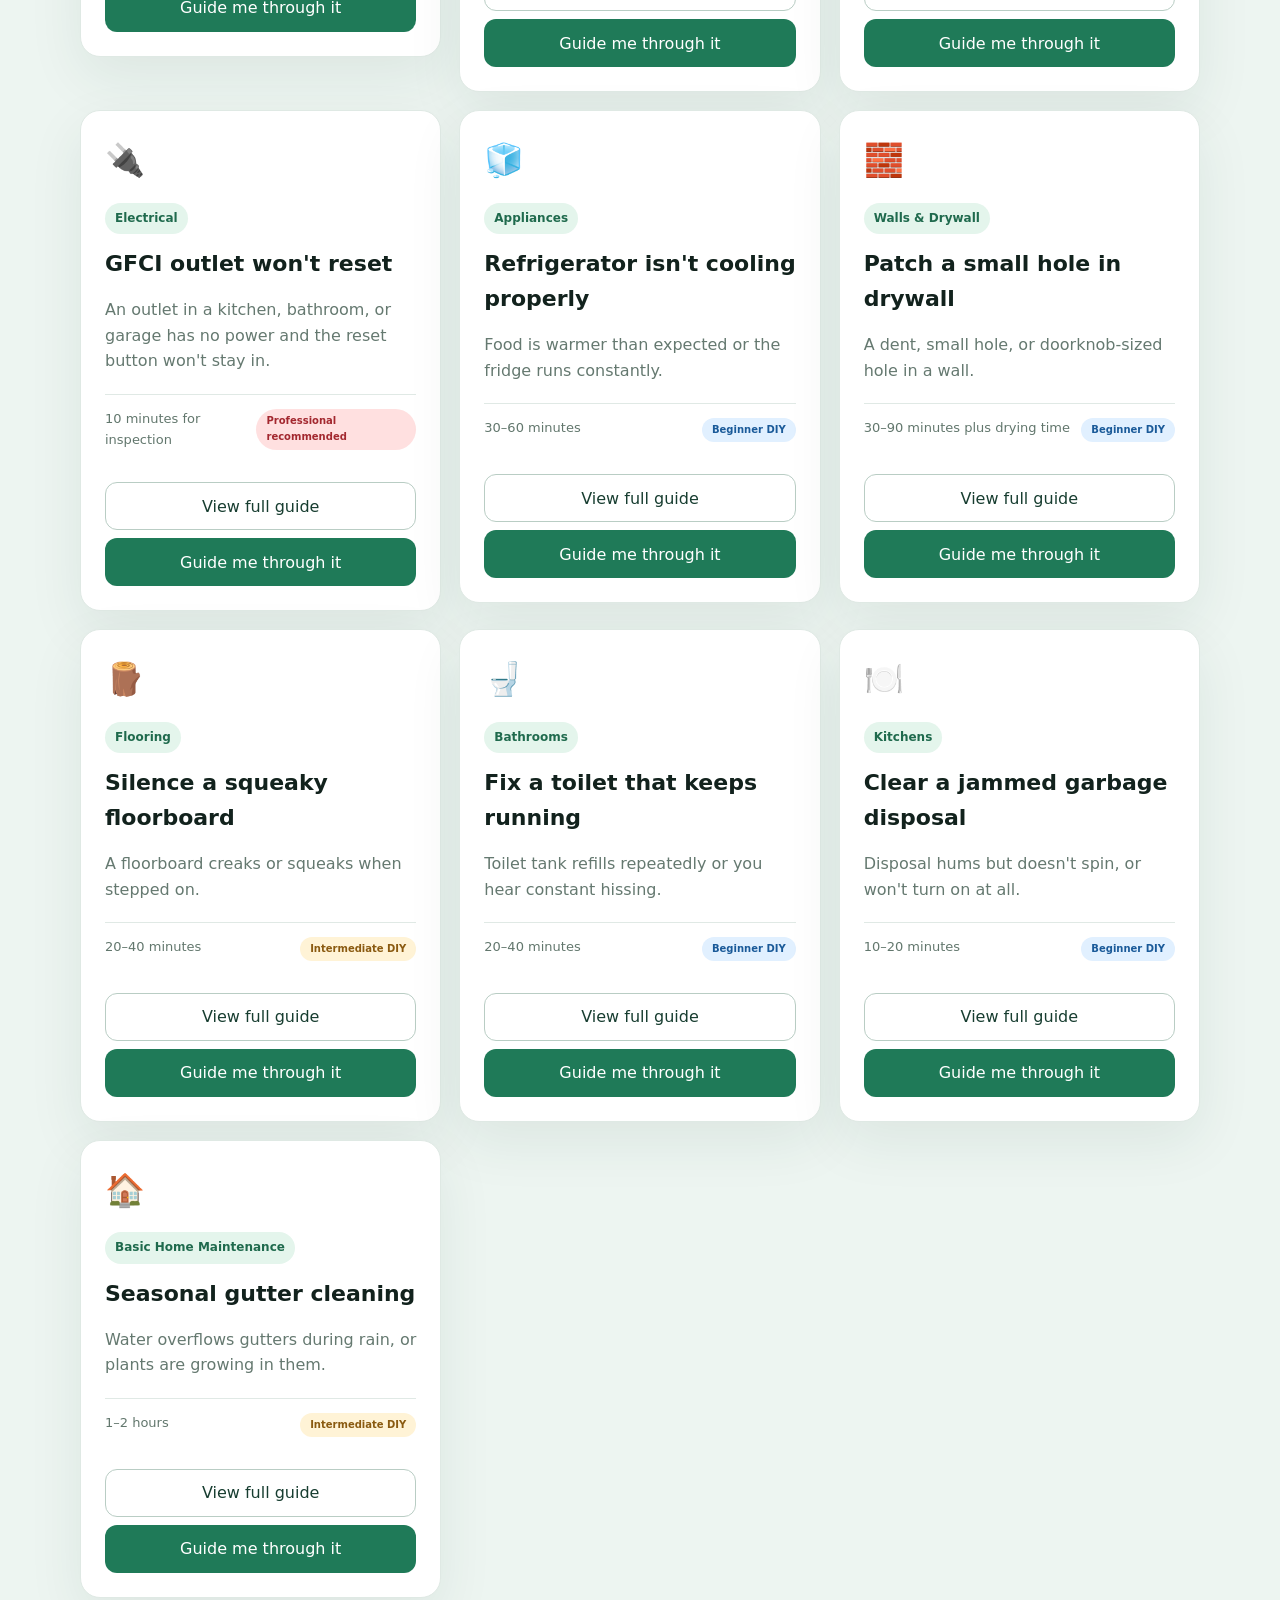
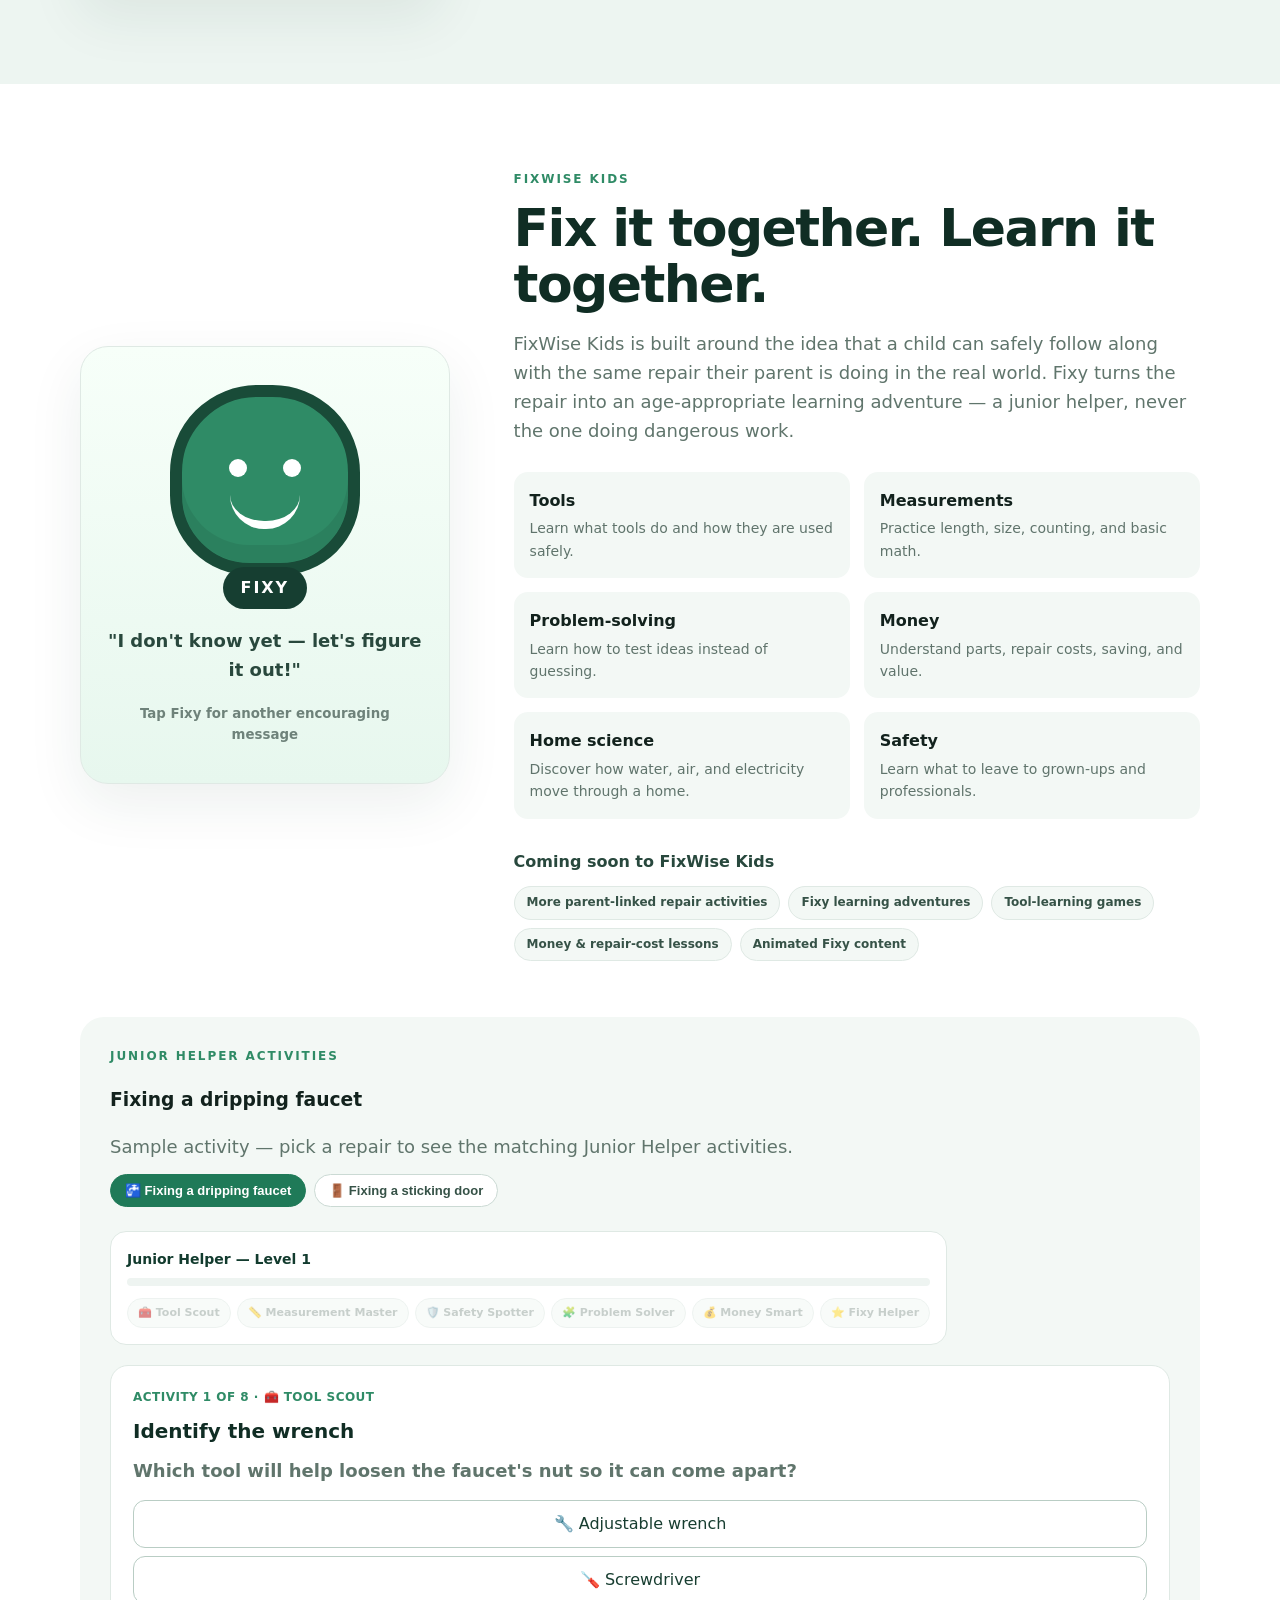
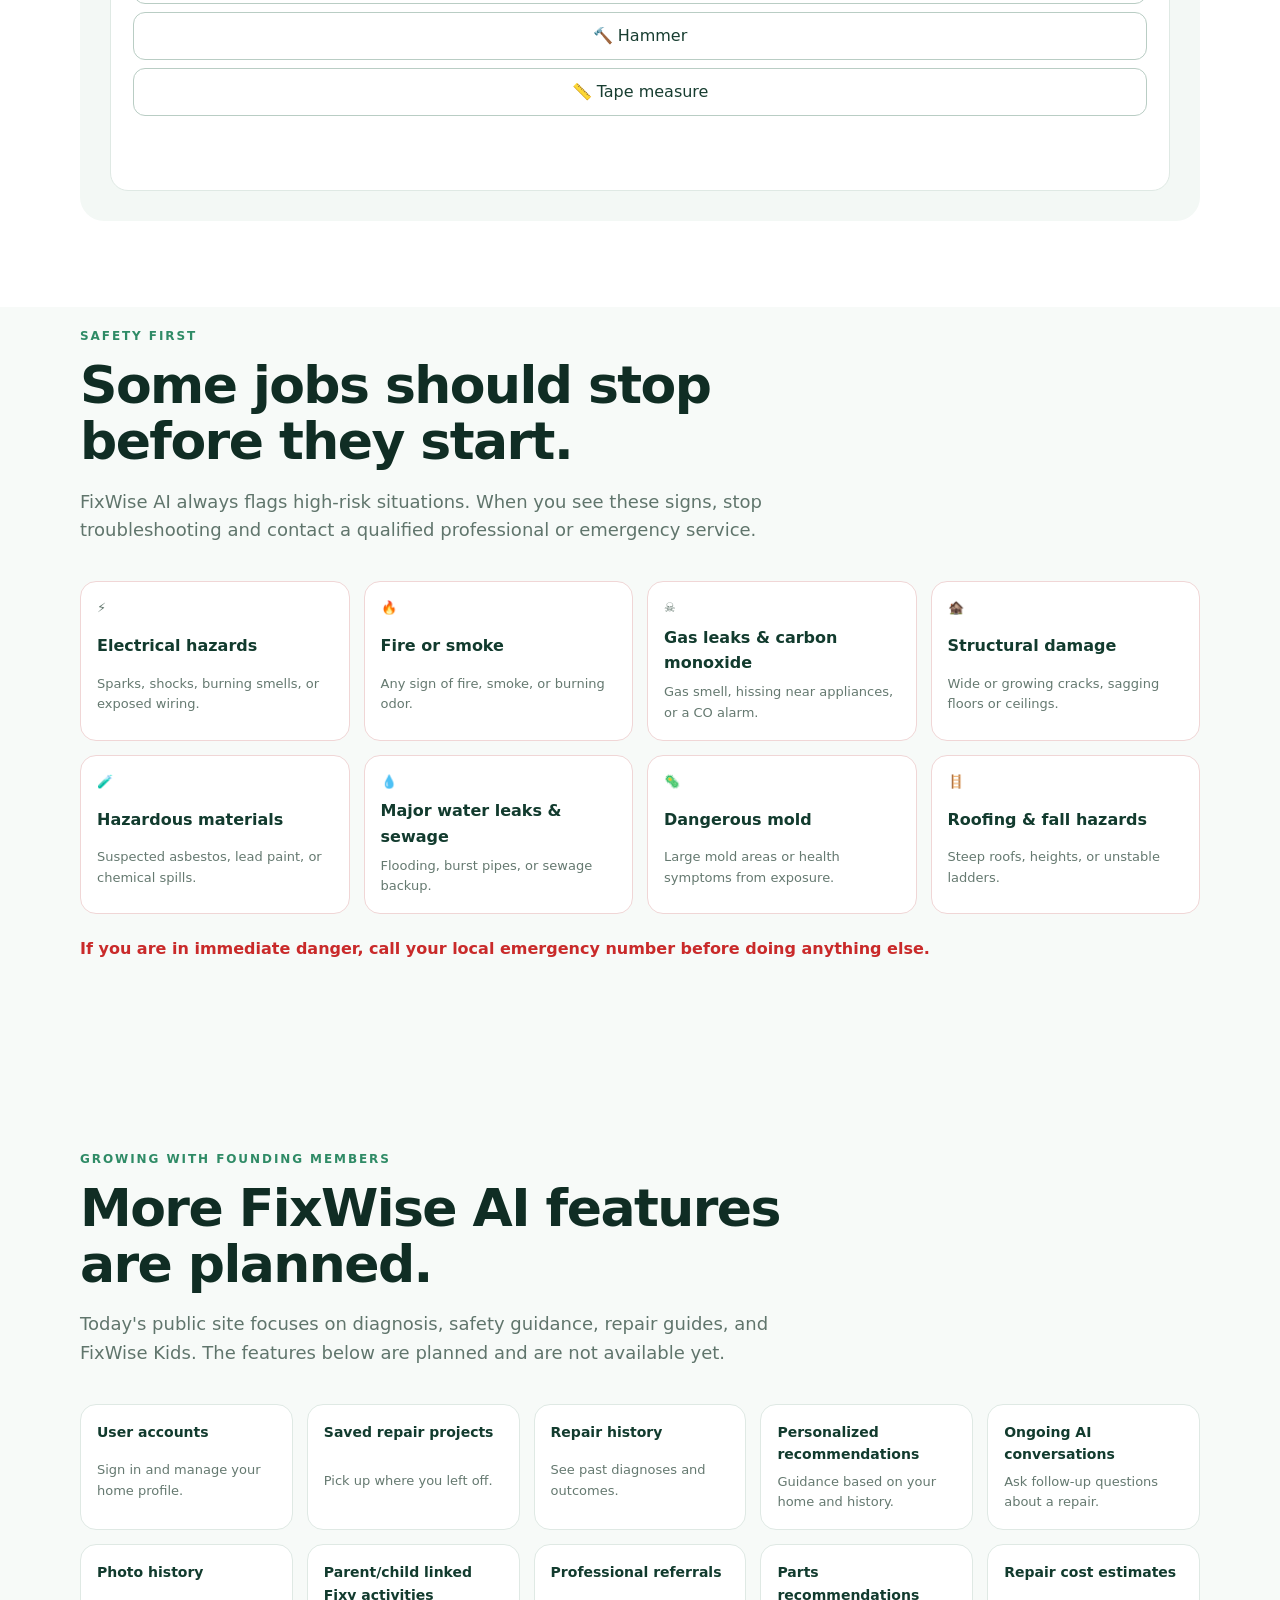
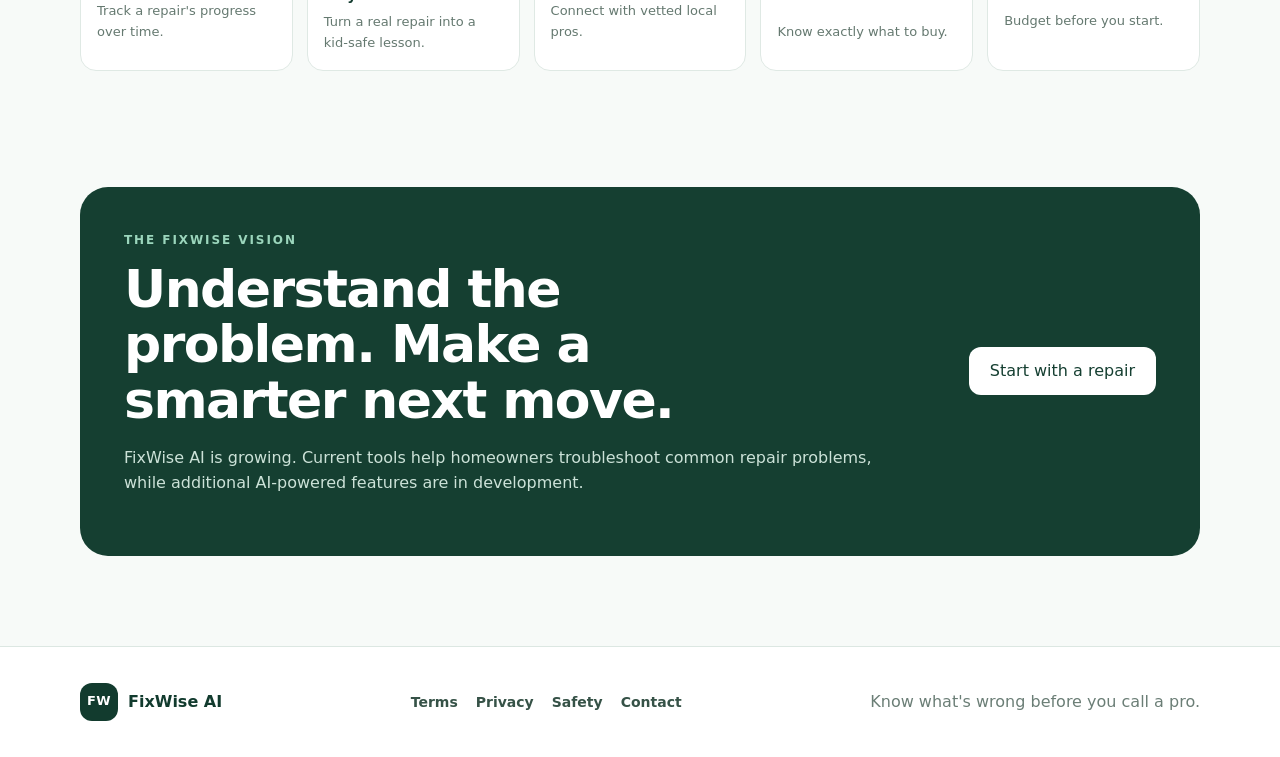
==== commit ae5e71b2: "Update public site copy Co-authored-by: AC7596 <315341438+AC7596@users.noreply.github.com>" ====
--- a/index.html
+++ b/index.html
@@ -15,9 +15,9 @@
   <meta name="fixwise-backend-url" content="" />
   <!--
     Hosted checkout configuration (no secret keys — static hosting safe).
-    Set content to your public Stripe Payment Link or hosted checkout URL.
+    FixWise AI Founding Member Monthly ($9.99/mo) hosted PayPal subscription checkout.
   -->
-  <meta name="fixwise-checkout-url" content="" />
+  <meta name="fixwise-checkout-url" content="https://www.paypal.com/webapps/billing/plans/subscribe?plan_id=P-3UR170892E856923CNKQ2DVI" />
   <link rel="stylesheet" href="styles.css" />
 </head>
 <body>
@@ -43,15 +43,15 @@
     <section class="hero">
       <div class="container hero-grid">
         <div>
-          <div class="eyebrow">AI-powered home repair help</div>
+          <div class="eyebrow">Home repair help</div>
           <h1>Know what's wrong <span>before you call a pro.</span></h1>
           <p class="hero-copy">
             Describe the problem, add details, and let FixWise AI help you understand
             what may be happening, what to check next, and when it is safer to call a professional.
           </p>
           <div class="hero-actions">
-            <a class="btn primary hero-early-access-btn" href="#pricing">Get FixWise Early Access</a>
-            <a class="btn secondary" href="#diagnosis">Try the diagnosis demo</a>
+            <a class="btn primary hero-early-access-btn" href="#pricing" data-action="checkout">Get FixWise Early Access</a>
+            <a class="btn secondary" href="#diagnosis">Try current diagnosis tools</a>
             <a class="btn secondary" href="#guides">Browse repair guides</a>
           </div>
           <div class="trust-row">
@@ -82,7 +82,7 @@
         <div class="section-heading text-center" style="max-width: 760px; margin: 0 auto 40px;">
           <div class="eyebrow">Early Access Offer</div>
           <h2>Become a Founding Member</h2>
-          <p>Lock in introductory pricing and support the future of AI-powered home repair assistance.</p>
+          <p>Lock in introductory pricing and support the continued growth of FixWise AI home repair guidance.</p>
         </div>
 
         <div class="pricing-grid">
@@ -146,7 +146,7 @@
             <div class="pricing-transparency">
               <strong>Honest Product Transparency</strong>
               <p>
-                FixWise AI is actively being developed. Our working front-end demo uses verified local diagnostic logic while our secure serverless AI backend is configured. FixWise provides informational guidance only and does not replace qualified professionals when professional service is appropriate. No guaranteed diagnoses.
+                FixWise AI is growing. Current diagnosis tools use on-site Demo Mode logic for troubleshooting guidance, while additional AI-powered, photo-analysis, and account-based features are still in development. FixWise provides informational guidance only and does not replace qualified professionals. No guaranteed diagnoses.
               </p>
             </div>
           </div>
@@ -159,7 +159,7 @@
         <div class="section-heading">
           <div class="eyebrow">FixWise AI Home Diagnosis</div>
           <h2>Start with the symptoms. Build toward the answer.</h2>
-          <p>Use this working front-end demo to see how the diagnosis experience can feel.</p>
+          <p>Use today's diagnosis tools to troubleshoot common repair problems. Some responses currently run in Demo Mode while additional AI-powered capabilities are still in development.</p>
           <p class="disclaimer">
             FixWise provides informational guidance only and cannot guarantee a diagnosis.
             Always use your own judgment and consult a licensed professional for anything you are unsure about.
@@ -199,7 +199,7 @@
               <span class="upload-icon">＋</span>
               <span>
                 <strong>Add photos</strong>
-                <small>Click to select, or drag and drop up to 6 photos. Automatic AI photo analysis will be connected in a later version.</small>
+                <small>Click to select, or drag and drop up to 6 photos. Photo previews work today; automatic AI photo analysis is still in development.</small>
               </span>
             </label>
             <input id="photoUpload" type="file" accept="image/*" multiple hidden />
@@ -244,7 +244,7 @@
             <p id="intentText" class="intent-line" style="display:none;"></p>
 
             <p id="resultText">
-              Enter a repair problem and press Analyze problem. This demo will show how the future AI diagnosis flow can respond.
+              Enter a repair problem and press Analyze problem. FixWise will share current troubleshooting guidance based on the details you provide.
             </p>
 
             <div id="mostLikelyCauses" style="display: none;" class="causes-section">
@@ -433,9 +433,9 @@
     <section class="section" id="roadmap">
       <div class="container">
         <div class="section-heading">
-          <div class="eyebrow">Product foundation</div>
-          <h2>Built to grow into a full AI home repair assistant.</h2>
-          <p>The front end is organized so these connect to a secure backend without reworking the site.</p>
+          <div class="eyebrow">Growing with Founding Members</div>
+          <h2>More FixWise AI features are planned.</h2>
+          <p>Today's public site focuses on diagnosis, safety guidance, repair guides, and FixWise Kids. The features below are planned and are not available yet.</p>
         </div>
         <div class="roadmap-grid">
           <div class="roadmap-card"><strong>User accounts</strong><span>Sign in and manage your home profile.</span></div>
@@ -458,7 +458,7 @@
           <div>
             <div class="eyebrow light">The FixWise vision</div>
             <h2>Understand the problem. Make a smarter next move.</h2>
-            <p>This is the working front-end foundation. Connecting a secure AI backend is the next step — see BACKEND.md for details.</p>
+            <p>FixWise AI is growing. Current tools help homeowners troubleshoot common repair problems, while additional AI-powered features are in development.</p>
           </div>
           <a class="btn light-btn" href="#diagnosis">Start with a repair</a>
         </div>
@@ -472,15 +472,15 @@
       <button class="repair-modal-close" data-action="close-checkout-modal" aria-label="Close modal">✕</button>
       <div class="checkout-modal-content">
         <div class="status-pill">Checkout Integration</div>
-        <h3>Secure Checkout Connection in Progress</h3>
+        <h3>Checkout temporarily unavailable</h3>
         <p>
           Thank you for your interest in becoming a <strong>FixWise AI Founding Member</strong>!
         </p>
         <p>
-          Our secure hosted payment checkout is currently being connected. If you are configuring this site, please paste your real Stripe Payment Link or hosted checkout URL into <code>js/checkout-config.js</code> or the <code>&lt;meta name="fixwise-checkout-url"&gt;</code> tag in <code>index.html</code>.
+          The hosted subscription checkout could not be opened from this page just now. Please return to the pricing section and try again in a moment.
         </p>
         <p>
-          In the meantime, feel free to try all of FixWise AI's working home diagnosis tools and repair guides for free!
+          In the meantime, you can still use FixWise AI's current diagnosis tools, repair guides, safety information, and FixWise Kids features.
         </p>
         <div class="checkout-modal-actions">
           <a class="btn primary" href="#diagnosis" data-action="close-checkout-modal">Try Diagnosis Demo</a>
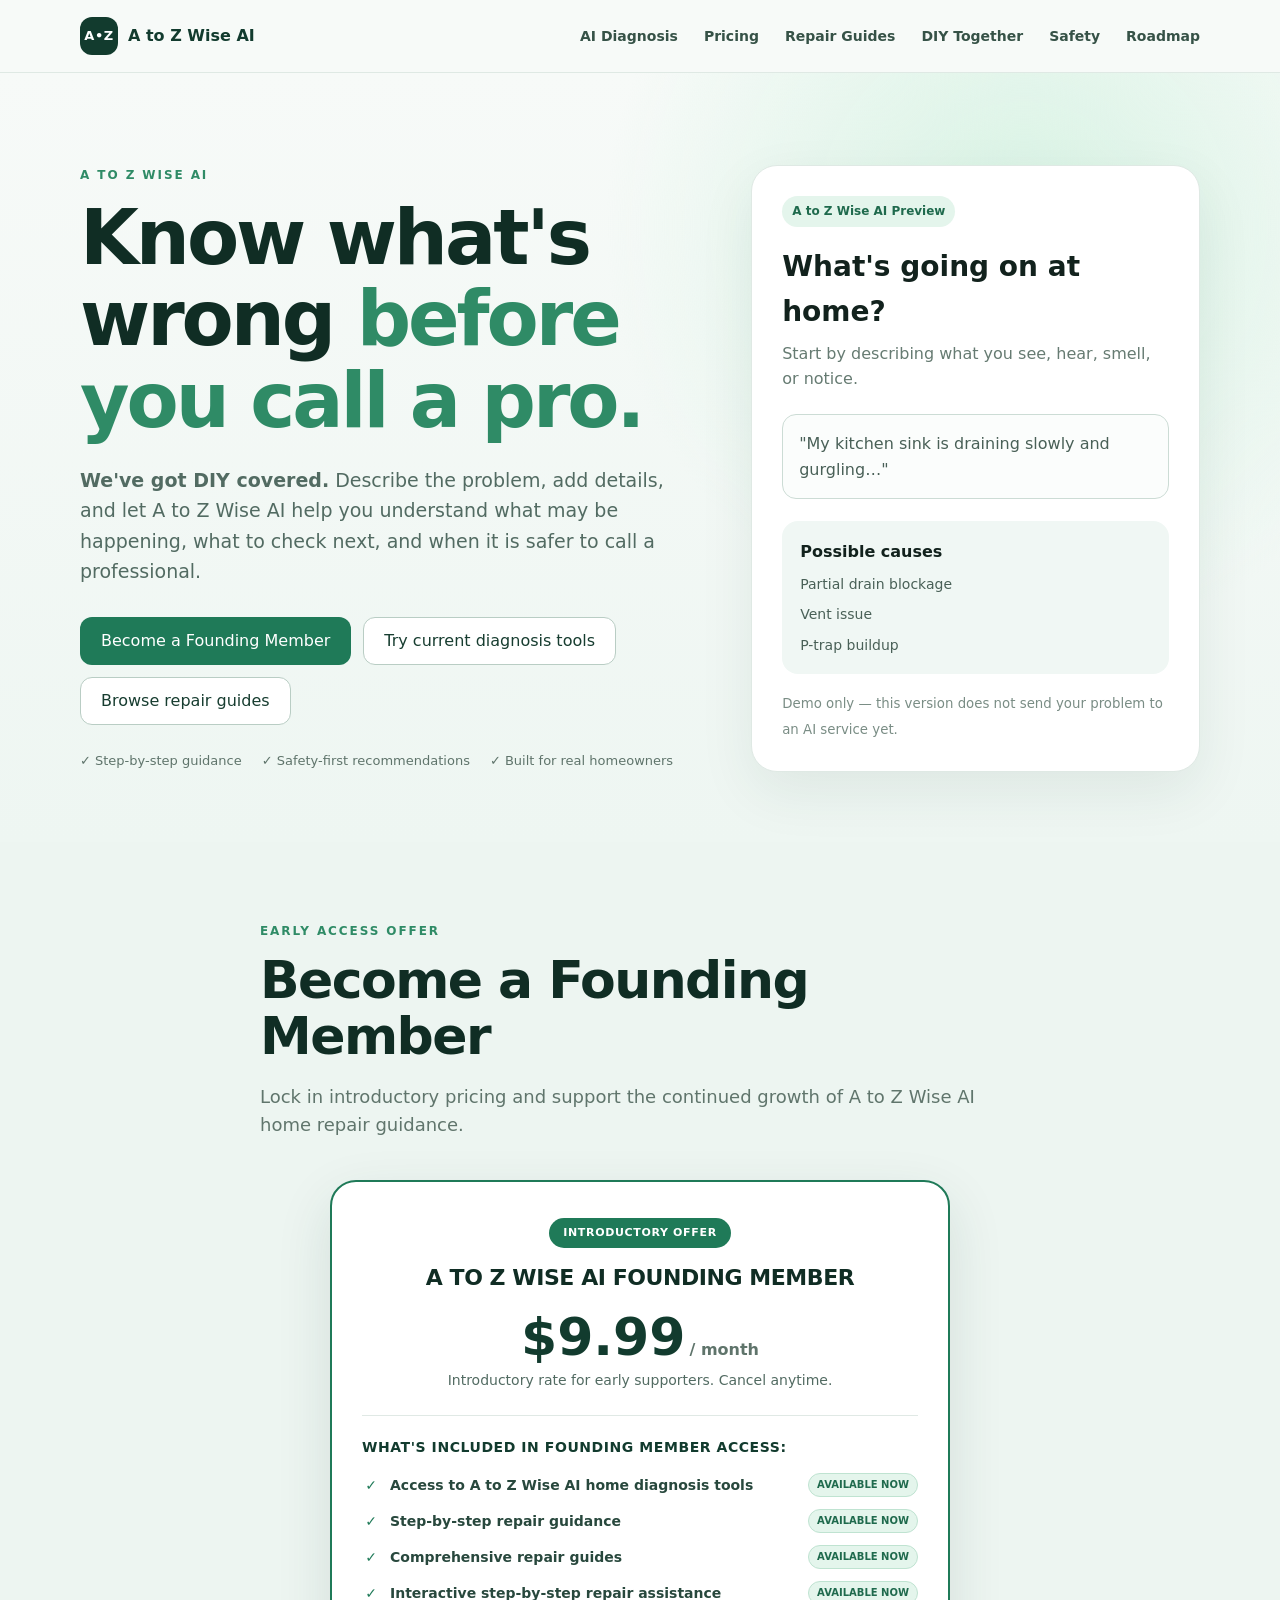
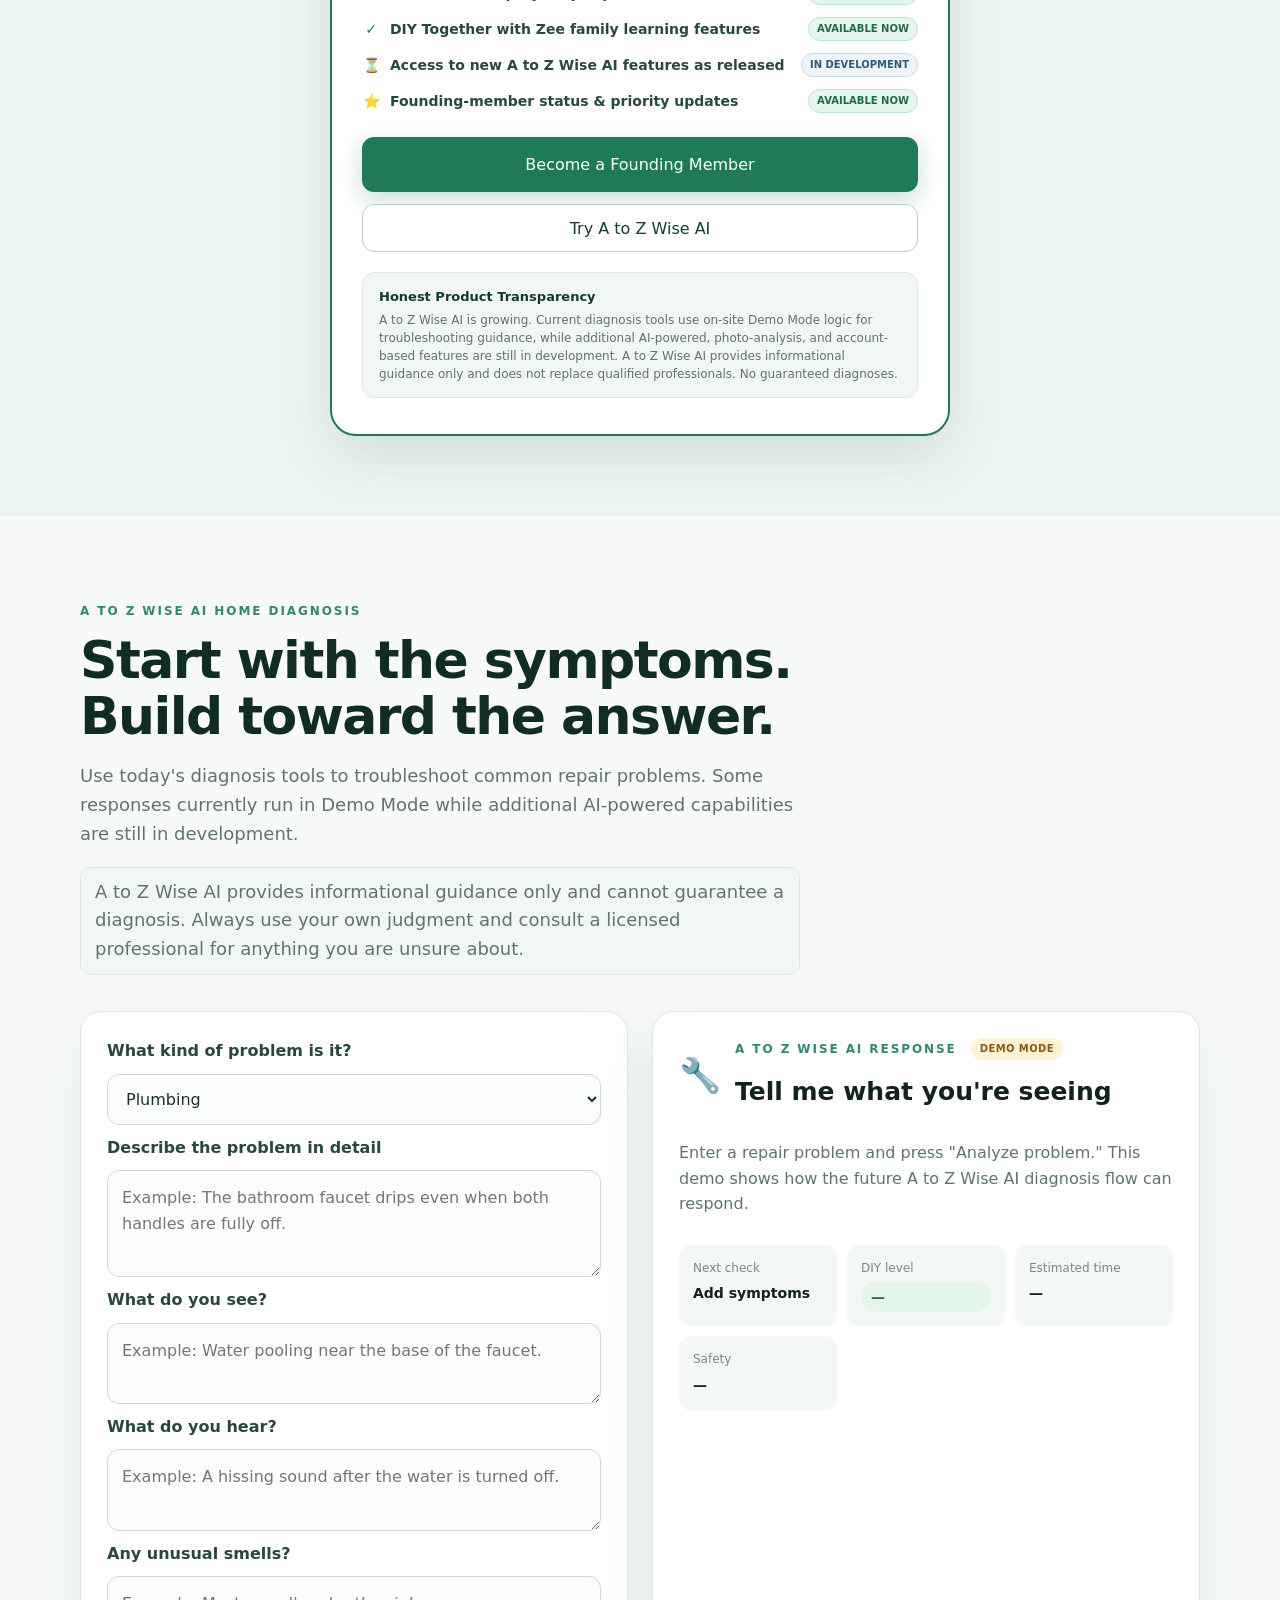
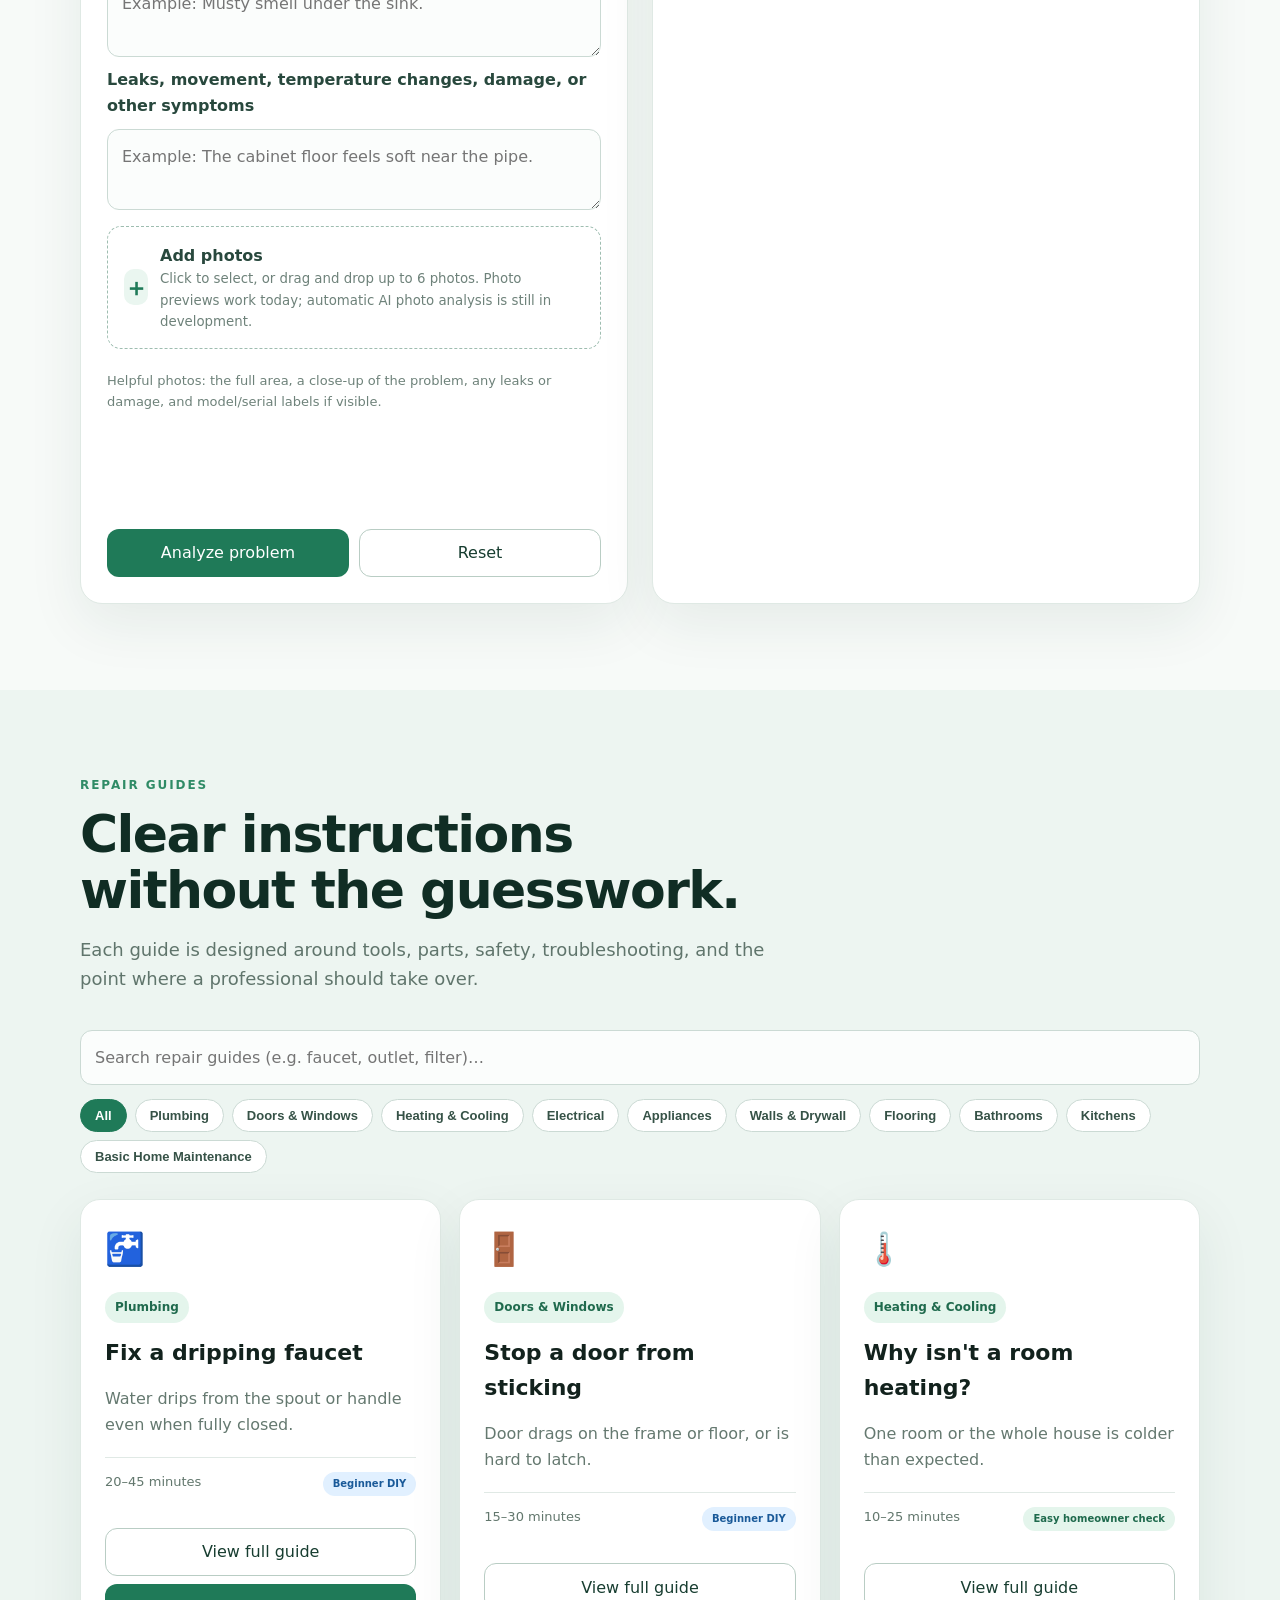
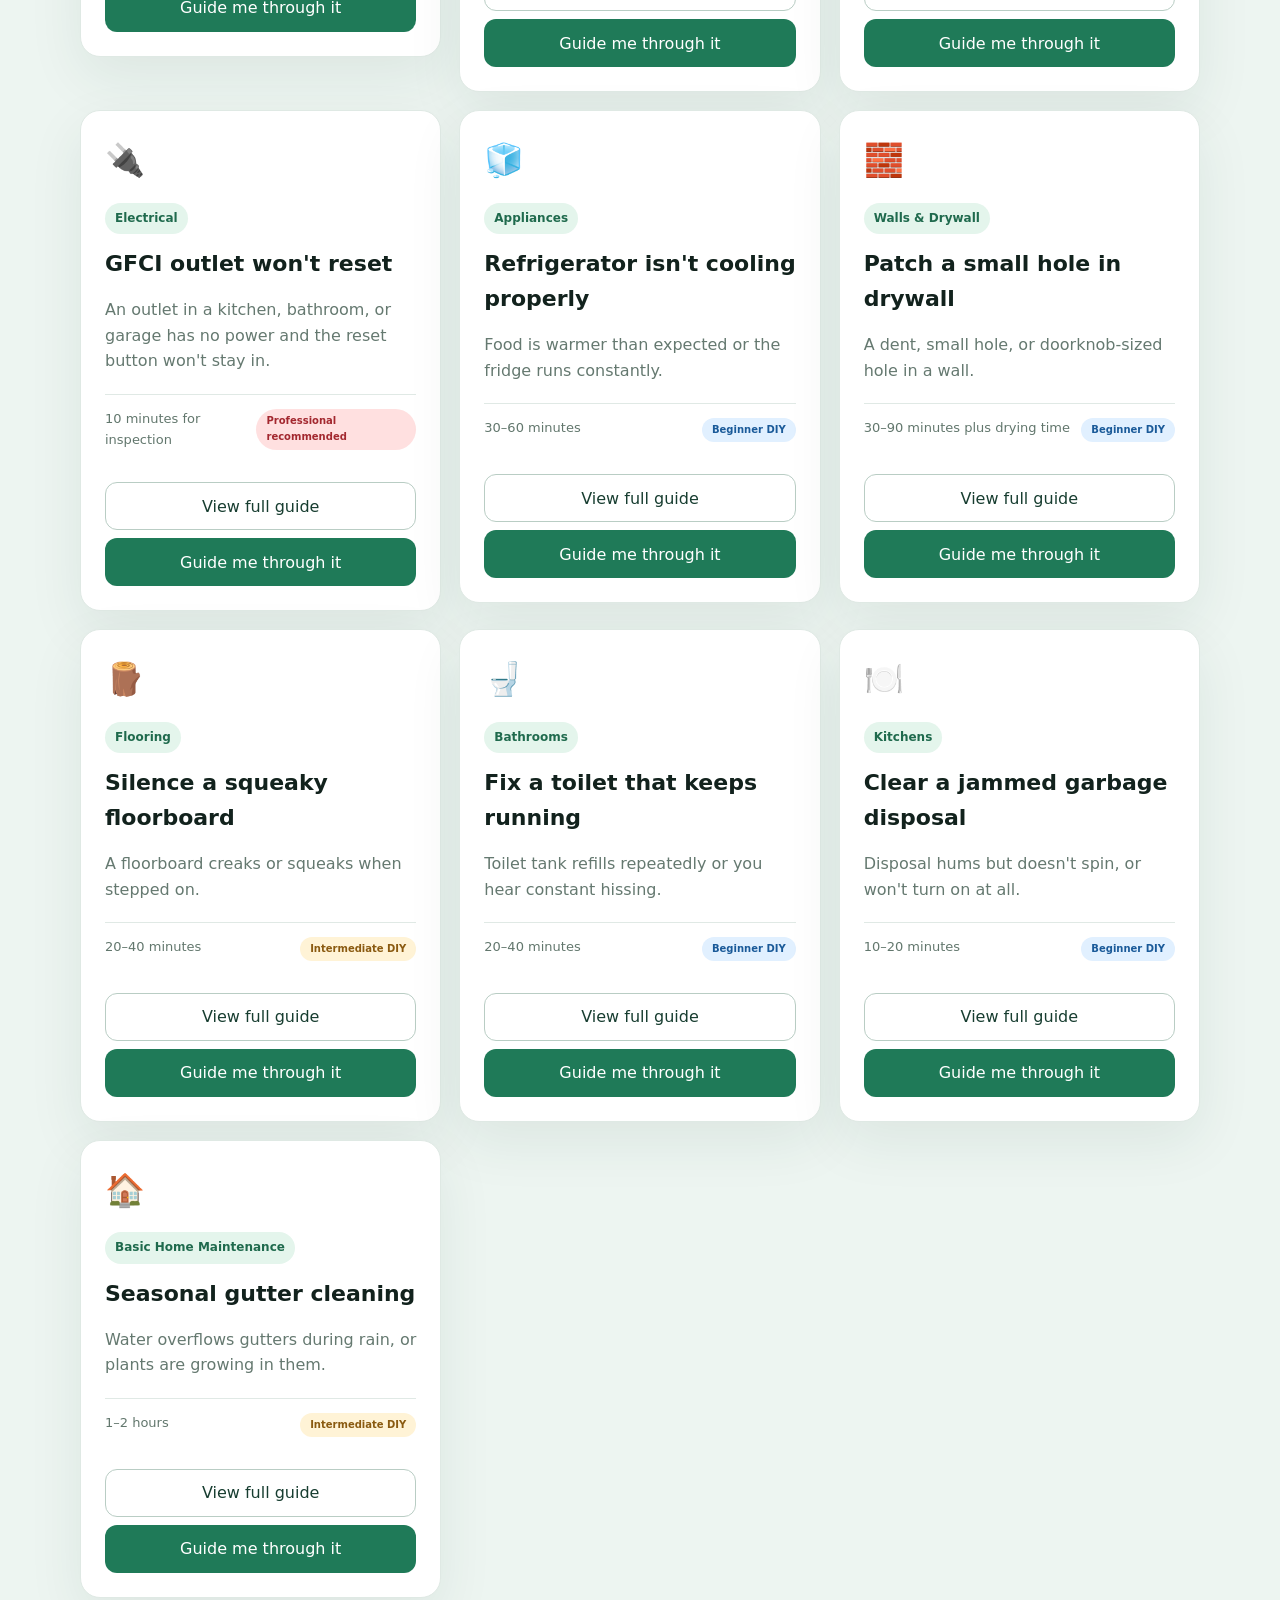
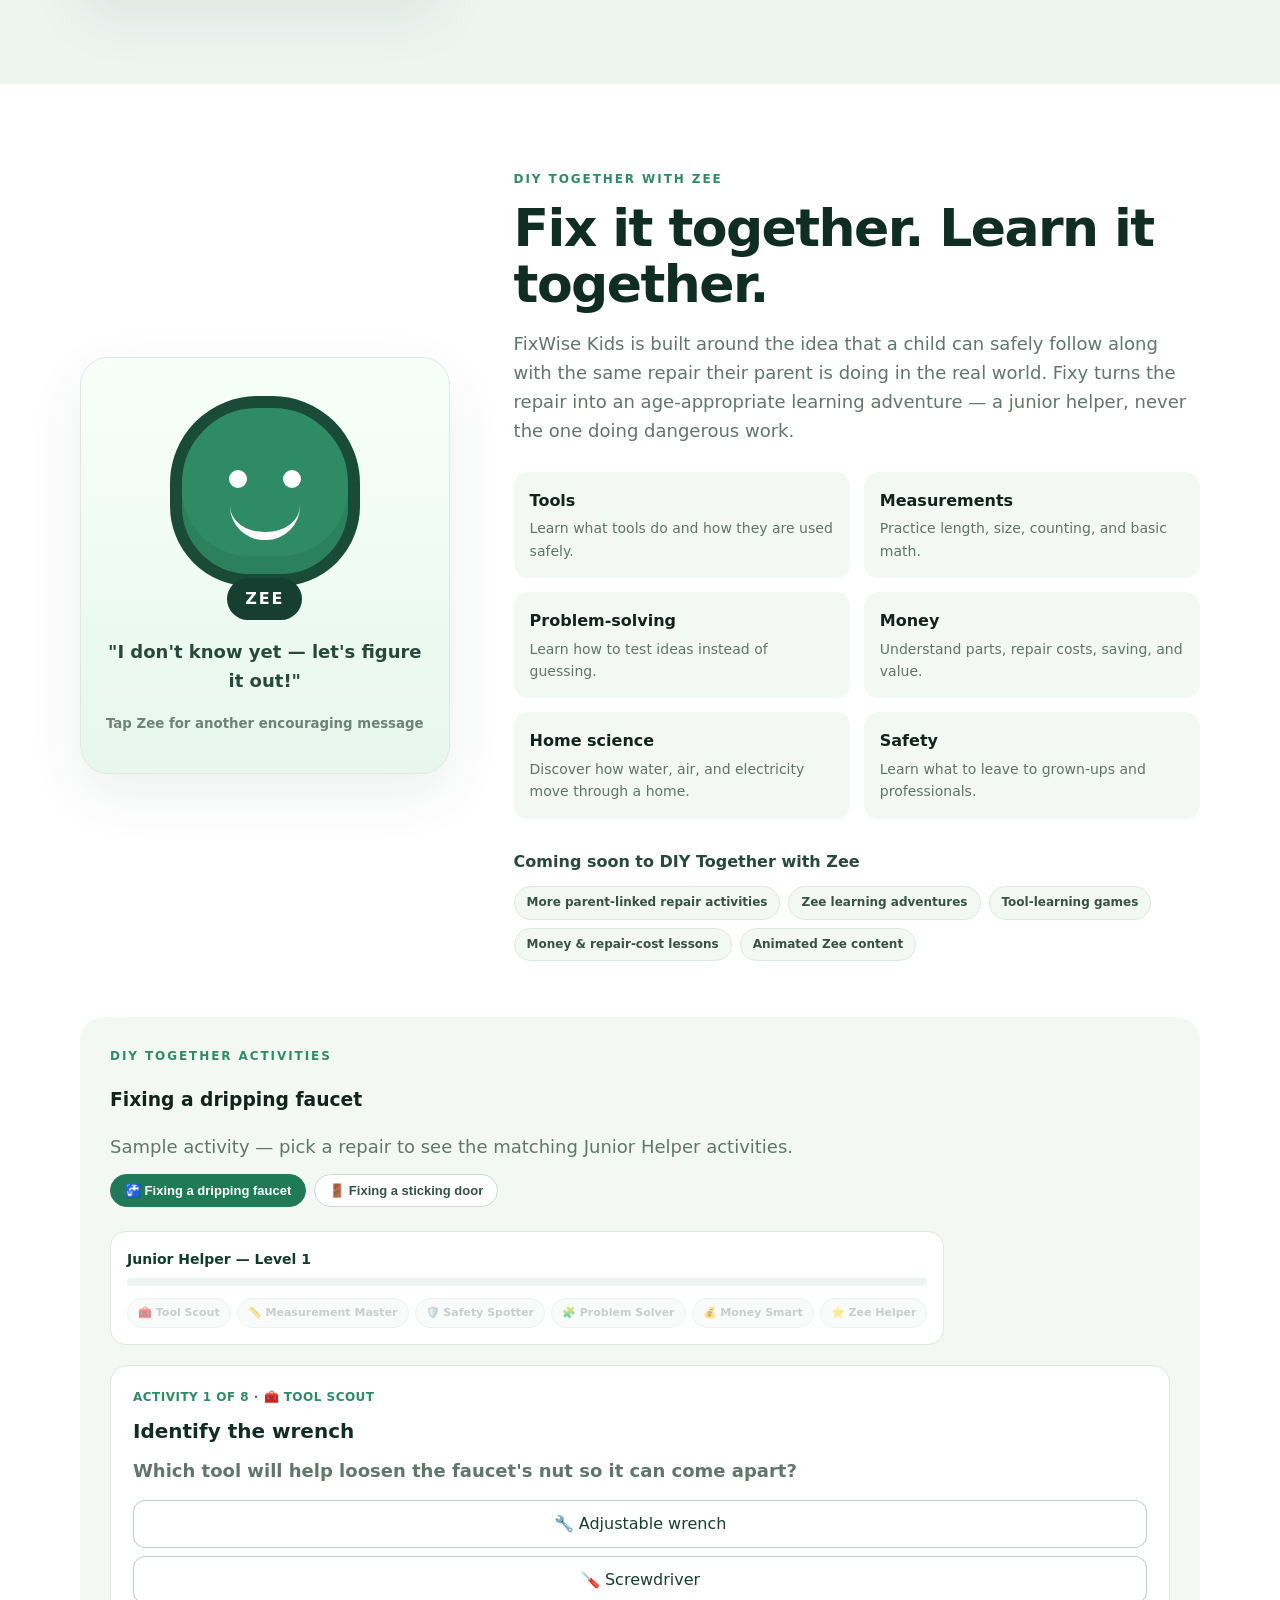
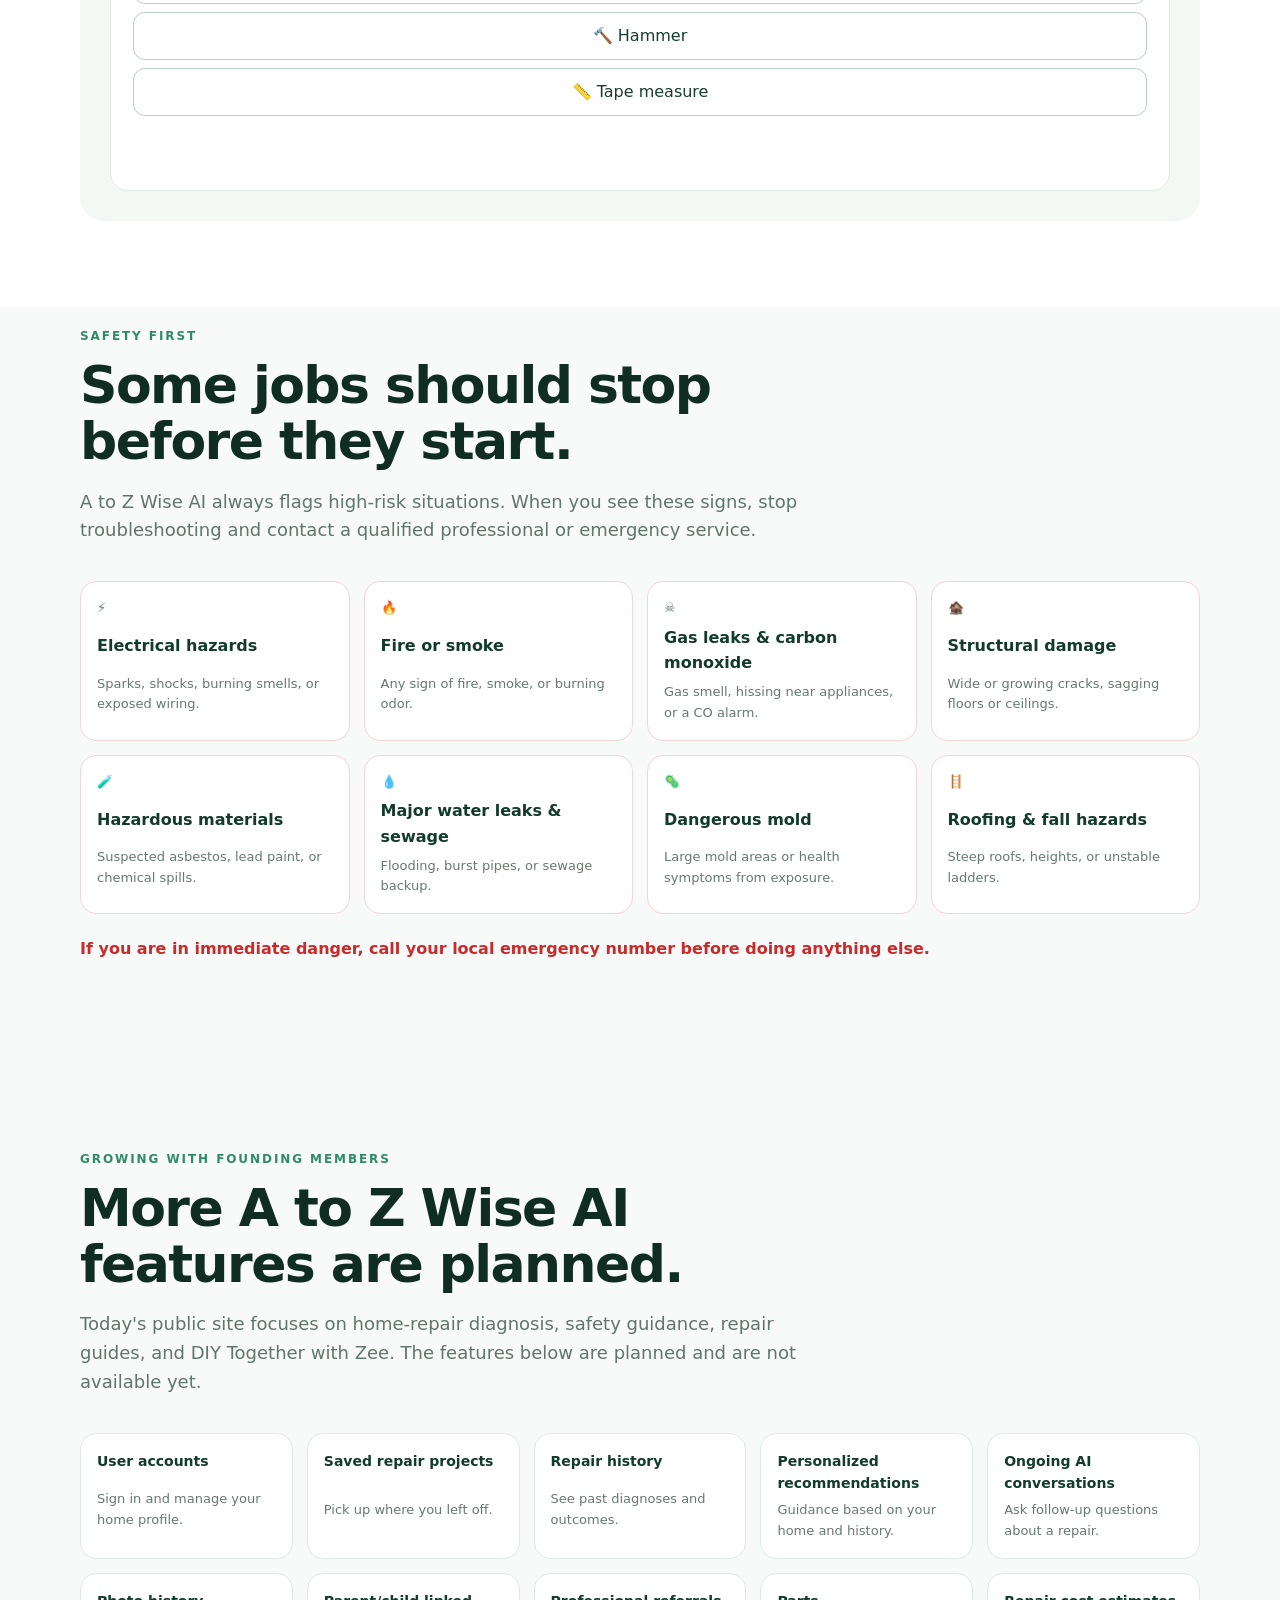
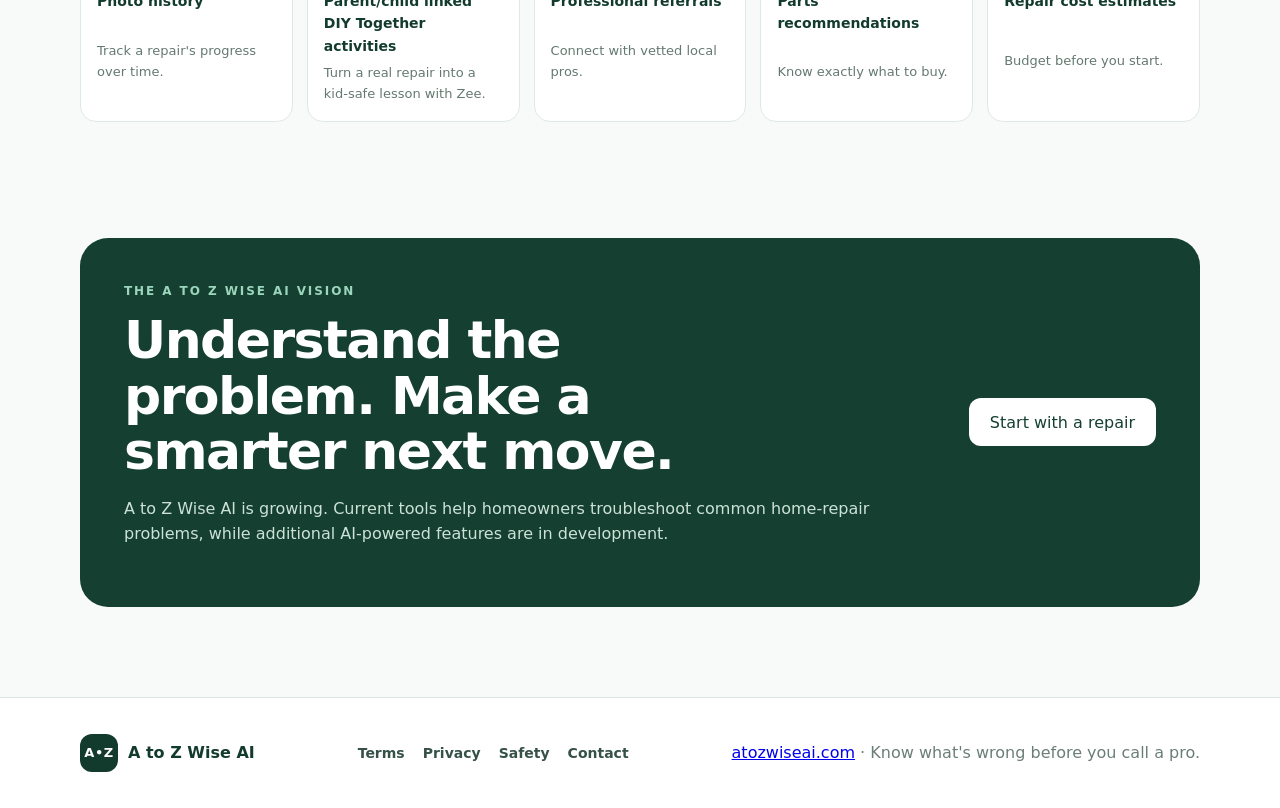
==== commit 7b275a65: "Apply A to Z Wise AI rebrand Co-authored-by: AC7596 <315341438+AC7596@users.noreply.github.com>" ====
--- a/index.html
+++ b/index.html
@@ -3,8 +3,15 @@
 <head>
   <meta charset="utf-8" />
   <meta name="viewport" content="width=device-width, initial-scale=1" />
-  <meta name="description" content="FixWise AI helps homeowners understand repair problems before calling a pro." />
-  <title>FixWise AI — Know what's wrong before you call a pro.</title>
+  <meta name="description" content="A to Z Wise AI helps homeowners understand repair problems, explore DIY repair guidance, learn what to check next, and safely involve the family in learning practical home-repair skills." />
+  <title>A to Z Wise AI | AI-Assisted Home Repair &amp; DIY Help</title>
+  <link rel="canonical" href="https://atozwiseai.com/" />
+  <meta property="og:type" content="website" />
+  <meta property="og:site_name" content="A to Z Wise AI" />
+  <meta property="og:title" content="A to Z Wise AI | AI-Assisted Home Repair &amp; DIY Help" />
+  <meta property="og:description" content="We've got DIY covered. A to Z Wise AI helps homeowners understand repair problems, explore guidance, and learn what to check next." />
+  <meta property="og:url" content="https://atozwiseai.com/" />
+  <meta name="twitter:card" content="summary_large_image" />
   <!--
     Backend configuration (no secrets here — see BACKEND.md).
     Leave content empty to run in Demo Mode. Once a secure backend is
@@ -15,24 +22,34 @@
   <meta name="fixwise-backend-url" content="" />
   <!--
     Hosted checkout configuration (no secret keys — static hosting safe).
-    FixWise AI Founding Member Monthly ($9.99/mo) hosted PayPal subscription checkout.
+    A to Z Wise AI Founding Member Monthly ($9.99/mo) hosted PayPal subscription checkout.
   -->
   <meta name="fixwise-checkout-url" content="https://www.paypal.com/webapps/billing/plans/subscribe?plan_id=P-3UR170892E856923CNKQ2DVI" />
+  <script type="application/ld+json">
+    {
+      "@context": "https://schema.org",
+      "@type": "WebSite",
+      "name": "A to Z Wise AI",
+      "url": "https://atozwiseai.com/",
+      "description": "A to Z Wise AI is an AI-assisted DIY and home-repair platform focused on helping homeowners understand problems before calling a pro.",
+      "slogan": "We've got DIY covered."
+    }
+  </script>
   <link rel="stylesheet" href="styles.css" />
 </head>
 <body>
   <header class="site-header">
     <div class="container nav">
-      <a class="brand" href="#top" aria-label="FixWise AI home">
-        <span class="brand-mark">FW</span>
-        <span>FixWise AI</span>
+      <a class="brand" href="#top" aria-label="A to Z Wise AI home">
+        <span class="brand-mark">A•Z</span>
+        <span>A to Z Wise AI</span>
       </a>
       <button class="menu-btn" id="menuBtn" aria-label="Open menu" aria-expanded="false">☰</button>
       <nav id="navLinks" class="nav-links">
         <a href="#diagnosis">AI Diagnosis</a>
         <a href="#pricing">Pricing</a>
         <a href="#guides">Repair Guides</a>
-        <a href="#kids">FixWise Kids</a>
+        <a href="#kids">DIY Together</a>
         <a href="#safety">Safety</a>
         <a href="#roadmap">Roadmap</a>
       </nav>
@@ -43,14 +60,14 @@
     <section class="hero">
       <div class="container hero-grid">
         <div>
-          <div class="eyebrow">Home repair help</div>
+          <div class="eyebrow">A to Z Wise AI</div>
           <h1>Know what's wrong <span>before you call a pro.</span></h1>
           <p class="hero-copy">
-            Describe the problem, add details, and let FixWise AI help you understand
+            <strong class="hero-slogan">We've got DIY covered.</strong> Describe the problem, add details, and let A to Z Wise AI help you understand
             what may be happening, what to check next, and when it is safer to call a professional.
           </p>
           <div class="hero-actions">
-            <a class="btn primary hero-early-access-btn" href="#pricing" data-action="checkout">Get FixWise Early Access</a>
+            <a class="btn primary hero-early-access-btn" href="#pricing" data-action="checkout">Become a Founding Member</a>
             <a class="btn secondary" href="#diagnosis">Try current diagnosis tools</a>
             <a class="btn secondary" href="#guides">Browse repair guides</a>
           </div>
@@ -62,7 +79,7 @@
         </div>
 
         <div class="hero-card">
-          <div class="status-pill">FixWise AI Preview</div>
+          <div class="status-pill">A to Z Wise AI Preview</div>
           <h2>What's going on at home?</h2>
           <p>Start by describing what you see, hear, smell, or notice.</p>
           <div class="fake-input">"My kitchen sink is draining slowly and gurgling…"</div>
@@ -82,7 +99,7 @@
         <div class="section-heading text-center" style="max-width: 760px; margin: 0 auto 40px;">
           <div class="eyebrow">Early Access Offer</div>
           <h2>Become a Founding Member</h2>
-          <p>Lock in introductory pricing and support the continued growth of FixWise AI home repair guidance.</p>
+          <p>Lock in introductory pricing and support the continued growth of A to Z Wise AI home repair guidance.</p>
         </div>
 
         <div class="pricing-grid">
@@ -90,7 +107,7 @@
             <div class="pricing-badge-row">
               <span class="status-pill highlight">INTRODUCTORY OFFER</span>
             </div>
-            <h3>FIXWISE AI FOUNDING MEMBER</h3>
+            <h3>A TO Z WISE AI FOUNDING MEMBER</h3>
             <div class="pricing-price-row">
               <span class="price-val">$9.99</span>
               <span class="price-period">/ month</span>
@@ -102,7 +119,7 @@
               <ul class="pricing-feature-list">
                 <li>
                   <span class="feat-icon">✓</span>
-                  <span class="feat-label">Access to FixWise AI home diagnosis tools</span>
+                  <span class="feat-label">Access to A to Z Wise AI home diagnosis tools</span>
                   <span class="status-tag live">AVAILABLE NOW</span>
                 </li>
                 <li>
@@ -122,12 +139,12 @@
                 </li>
                 <li>
                   <span class="feat-icon">✓</span>
-                  <span class="feat-label">FixWise Kids / Fixy family learning features</span>
+                  <span class="feat-label">DIY Together with Zee family learning features</span>
                   <span class="status-tag live">AVAILABLE NOW</span>
                 </li>
                 <li>
                   <span class="feat-icon">⏳</span>
-                  <span class="feat-label">Access to new FixWise features as released</span>
+                  <span class="feat-label">Access to new A to Z Wise AI features as released</span>
                   <span class="status-tag coming">IN DEVELOPMENT</span>
                 </li>
                 <li>
@@ -140,13 +157,13 @@
 
             <div class="pricing-actions">
               <button class="btn primary full cta-founding" id="foundingMemberBtn" data-action="checkout">Become a Founding Member</button>
-              <a class="btn secondary full" href="#diagnosis">Try FixWise Free</a>
+              <a class="btn secondary full" href="#diagnosis">Try A to Z Wise AI</a>
             </div>
 
             <div class="pricing-transparency">
               <strong>Honest Product Transparency</strong>
               <p>
-                FixWise AI is growing. Current diagnosis tools use on-site Demo Mode logic for troubleshooting guidance, while additional AI-powered, photo-analysis, and account-based features are still in development. FixWise provides informational guidance only and does not replace qualified professionals. No guaranteed diagnoses.
+                A to Z Wise AI is growing. Current diagnosis tools use on-site Demo Mode logic for troubleshooting guidance, while additional AI-powered, photo-analysis, and account-based features are still in development. A to Z Wise AI provides informational guidance only and does not replace qualified professionals. No guaranteed diagnoses.
               </p>
             </div>
           </div>
@@ -157,11 +174,11 @@
     <section class="section" id="diagnosis">
       <div class="container">
         <div class="section-heading">
-          <div class="eyebrow">FixWise AI Home Diagnosis</div>
+          <div class="eyebrow">A to Z Wise AI Home Diagnosis</div>
           <h2>Start with the symptoms. Build toward the answer.</h2>
           <p>Use today's diagnosis tools to troubleshoot common repair problems. Some responses currently run in Demo Mode while additional AI-powered capabilities are still in development.</p>
           <p class="disclaimer">
-            FixWise provides informational guidance only and cannot guarantee a diagnosis.
+            A to Z Wise AI provides informational guidance only and cannot guarantee a diagnosis.
             Always use your own judgment and consult a licensed professional for anything you are unsure about.
           </p>
         </div>
@@ -175,8 +192,7 @@
               <option value="Heating & Cooling">HVAC (Heating & Cooling)</option>
               <option value="Appliance">Appliance</option>
               <option value="Structural">Structural</option>
-              <option value="Automotive / Home Equipment">Automotive / Home Equipment</option>
-              <option value="Doors & Windows">Doors & Windows</option>
+                            <option value="Doors & Windows">Doors & Windows</option>
               <option value="Other">Other / General Home Repair</option>
             </select>
 
@@ -224,7 +240,7 @@
             <div class="result-top">
               <span class="result-icon">🔧</span>
               <div>
-                <div class="eyebrow">FixWise response <span id="modeBadge" class="mode-badge"></span></div>
+                <div class="eyebrow">A to Z Wise AI response <span id="modeBadge" class="mode-badge"></span></div>
                 <h3 id="resultTitle">Tell me what you're seeing.</h3>
               </div>
             </div>
@@ -244,7 +260,7 @@
             <p id="intentText" class="intent-line" style="display:none;"></p>
 
             <p id="resultText">
-              Enter a repair problem and press Analyze problem. FixWise will share current troubleshooting guidance based on the details you provide.
+              Enter a repair problem and press Analyze problem. A to Z Wise AI will share current troubleshooting guidance based on the details you provide.
             </p>
 
             <div id="mostLikelyCauses" style="display: none;" class="causes-section">
@@ -309,7 +325,7 @@
             </div>
 
             <div id="relatedGuideSection" style="display: none;" class="related-guide-note">
-              <p>FixWise has a step-by-step guide for this.</p>
+              <p>A to Z Wise AI has a step-by-step guide for this.</p>
               <button type="button" class="btn secondary" id="guideMeThroughIt">Guide me through it</button>
             </div>
 
@@ -339,15 +355,15 @@
 
     <section class="section kids" id="kids">
       <div class="container kids-grid">
-        <div class="fixy-card" aria-label="Fixy mascot preview">
+        <div class="fixy-card" aria-label="Zee mascot preview">
           <!--
-            FIXY MASCOT — placeholder presentation.
+            ZEE MASCOT — placeholder presentation.
             This wrapper (.fixy-avatar) is the single hook point for a future
             professionally designed mascot: swap the .fixy-face div below for
             an <img>/<svg>/animation inside .fixy-avatar and set
             data-fixy-mood to drive expression changes — no other markup or
             JS needs to change (see js/data/fixy-messages.js for the message
-            content driving Fixy's reactions).
+            content driving Zee's reactions).
           -->
           <div class="fixy-avatar" data-fixy-mood="idle">
             <div class="fixy-face">
@@ -355,13 +371,13 @@
               <div class="fixy-smile"></div>
             </div>
           </div>
-          <div class="fixy-badge">FIXY</div>
+          <div class="fixy-badge">ZEE</div>
           <p id="fixySpeech">"I don't know yet — let's figure it out!"</p>
-          <small class="fixy-hint">Tap Fixy for another encouraging message</small>
+          <small class="fixy-hint">Tap Zee for another encouraging message</small>
         </div>
 
         <div>
-          <div class="eyebrow">FixWise Kids</div>
+          <div class="eyebrow">DIY Together with Zee</div>
           <h2>Fix it together. Learn it together.</h2>
           <p>
             FixWise Kids is built around the idea that a child can safely follow along with the same repair
@@ -378,13 +394,13 @@
           </div>
 
           <div class="kids-roadmap">
-            <h3>Coming soon to FixWise Kids</h3>
+            <h3>Coming soon to DIY Together with Zee</h3>
             <div class="roadmap-chips">
               <span>More parent-linked repair activities</span>
-              <span>Fixy learning adventures</span>
+              <span>Zee learning adventures</span>
               <span>Tool-learning games</span>
               <span>Money &amp; repair-cost lessons</span>
-              <span>Animated Fixy content</span>
+              <span>Animated Zee content</span>
             </div>
           </div>
         </div>
@@ -394,7 +410,7 @@
         <div class="kids-activities" id="kidsActivities">
           <div class="kids-activities-header">
             <div>
-              <div class="eyebrow">Junior Helper activities</div>
+              <div class="eyebrow">DIY Together activities</div>
               <h3 id="kidsActivityHeading">Try a sample activity</h3>
               <p id="kidsActivitySub" class="kids-activity-sub"></p>
               <div id="kidsSetPicker" class="filter-bar kids-set-picker"></div>
@@ -412,7 +428,7 @@
           <div class="eyebrow">Safety first</div>
           <h2>Some jobs should stop before they start.</h2>
           <p>
-            FixWise AI always flags high-risk situations. When you see these signs, stop troubleshooting
+            A to Z Wise AI always flags high-risk situations. When you see these signs, stop troubleshooting
             and contact a qualified professional or emergency service.
           </p>
         </div>
@@ -434,8 +450,8 @@
       <div class="container">
         <div class="section-heading">
           <div class="eyebrow">Growing with Founding Members</div>
-          <h2>More FixWise AI features are planned.</h2>
-          <p>Today's public site focuses on diagnosis, safety guidance, repair guides, and FixWise Kids. The features below are planned and are not available yet.</p>
+          <h2>More A to Z Wise AI features are planned.</h2>
+          <p>Today's public site focuses on home-repair diagnosis, safety guidance, repair guides, and DIY Together with Zee. The features below are planned and are not available yet.</p>
         </div>
         <div class="roadmap-grid">
           <div class="roadmap-card"><strong>User accounts</strong><span>Sign in and manage your home profile.</span></div>
@@ -444,7 +460,7 @@
           <div class="roadmap-card"><strong>Personalized recommendations</strong><span>Guidance based on your home and history.</span></div>
           <div class="roadmap-card"><strong>Ongoing AI conversations</strong><span>Ask follow-up questions about a repair.</span></div>
           <div class="roadmap-card"><strong>Photo history</strong><span>Track a repair's progress over time.</span></div>
-          <div class="roadmap-card"><strong>Parent/child linked Fixy activities</strong><span>Turn a real repair into a kid-safe lesson.</span></div>
+          <div class="roadmap-card"><strong>Parent/child linked DIY Together activities</strong><span>Turn a real repair into a kid-safe lesson with Zee.</span></div>
           <div class="roadmap-card"><strong>Professional referrals</strong><span>Connect with vetted local pros.</span></div>
           <div class="roadmap-card"><strong>Parts recommendations</strong><span>Know exactly what to buy.</span></div>
           <div class="roadmap-card"><strong>Repair cost estimates</strong><span>Budget before you start.</span></div>
@@ -456,9 +472,9 @@
       <div class="container">
         <div class="cta-box">
           <div>
-            <div class="eyebrow light">The FixWise vision</div>
+            <div class="eyebrow light">The A to Z Wise AI vision</div>
             <h2>Understand the problem. Make a smarter next move.</h2>
-            <p>FixWise AI is growing. Current tools help homeowners troubleshoot common repair problems, while additional AI-powered features are in development.</p>
+            <p>A to Z Wise AI is growing. Current tools help homeowners troubleshoot common home-repair problems, while additional AI-powered features are in development.</p>
           </div>
           <a class="btn light-btn" href="#diagnosis">Start with a repair</a>
         </div>
@@ -474,13 +490,13 @@
         <div class="status-pill">Checkout Integration</div>
         <h3>Checkout temporarily unavailable</h3>
         <p>
-          Thank you for your interest in becoming a <strong>FixWise AI Founding Member</strong>!
+          Thank you for your interest in becoming an <strong>A to Z Wise AI Founding Member</strong>!
         </p>
         <p>
           The hosted subscription checkout could not be opened from this page just now. Please return to the pricing section and try again in a moment.
         </p>
         <p>
-          In the meantime, you can still use FixWise AI's current diagnosis tools, repair guides, safety information, and FixWise Kids features.
+          In the meantime, you can still use A to Z Wise AI's current diagnosis tools, repair guides, safety information, and DIY Together with Zee features.
         </p>
         <div class="checkout-modal-actions">
           <a class="btn primary" href="#diagnosis" data-action="close-checkout-modal">Try Diagnosis Demo</a>
@@ -492,14 +508,14 @@
 
   <footer>
     <div class="container footer-row">
-      <div class="brand"><span class="brand-mark">FW</span><span>FixWise AI</span></div>
+      <div class="brand"><span class="brand-mark">A•Z</span><span>A to Z Wise AI</span></div>
       <div class="footer-links">
         <a href="terms.html">Terms</a>
         <a href="privacy.html">Privacy</a>
         <a href="safety.html">Safety</a>
         <a href="contact.html">Contact</a>
       </div>
-      <p>Know what's wrong before you call a pro.</p>
+      <p><a href="https://atozwiseai.com">atozwiseai.com</a> · Know what's wrong before you call a pro.</p>
     </div>
   </footer>
 
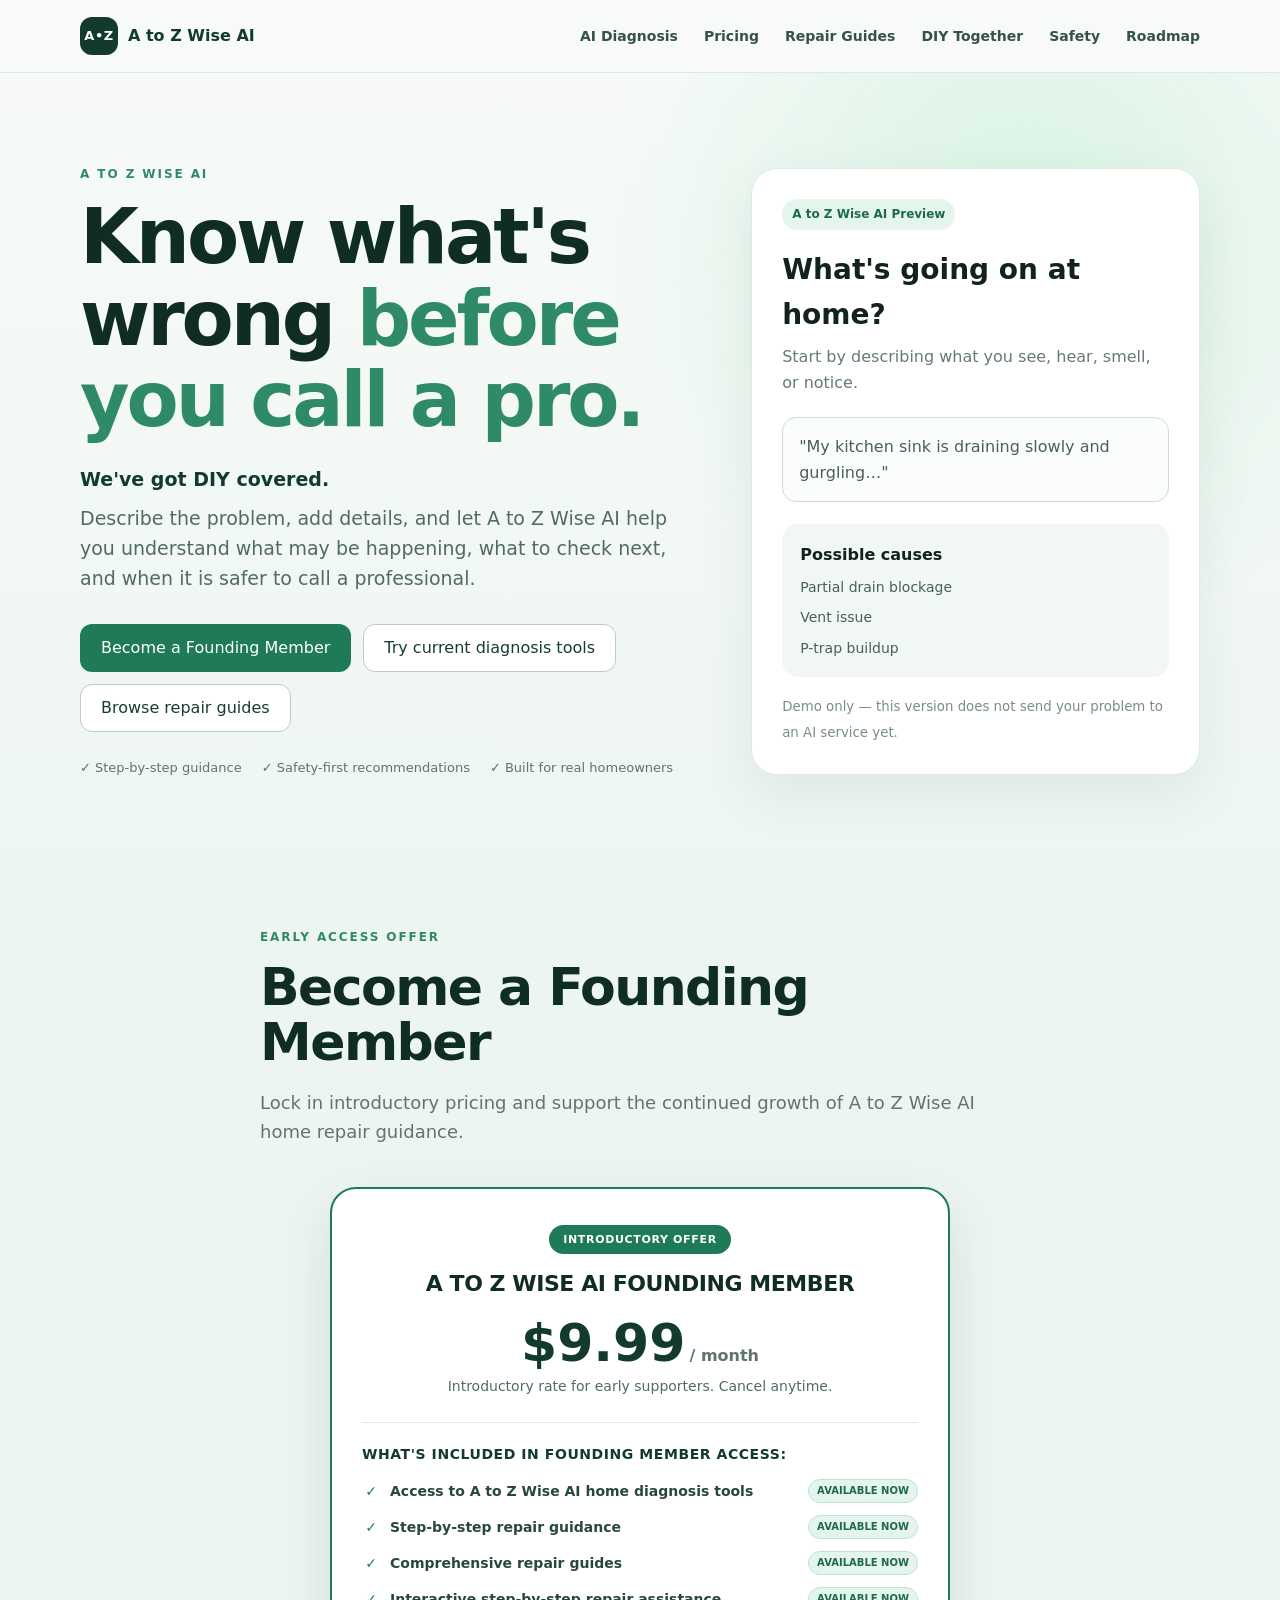
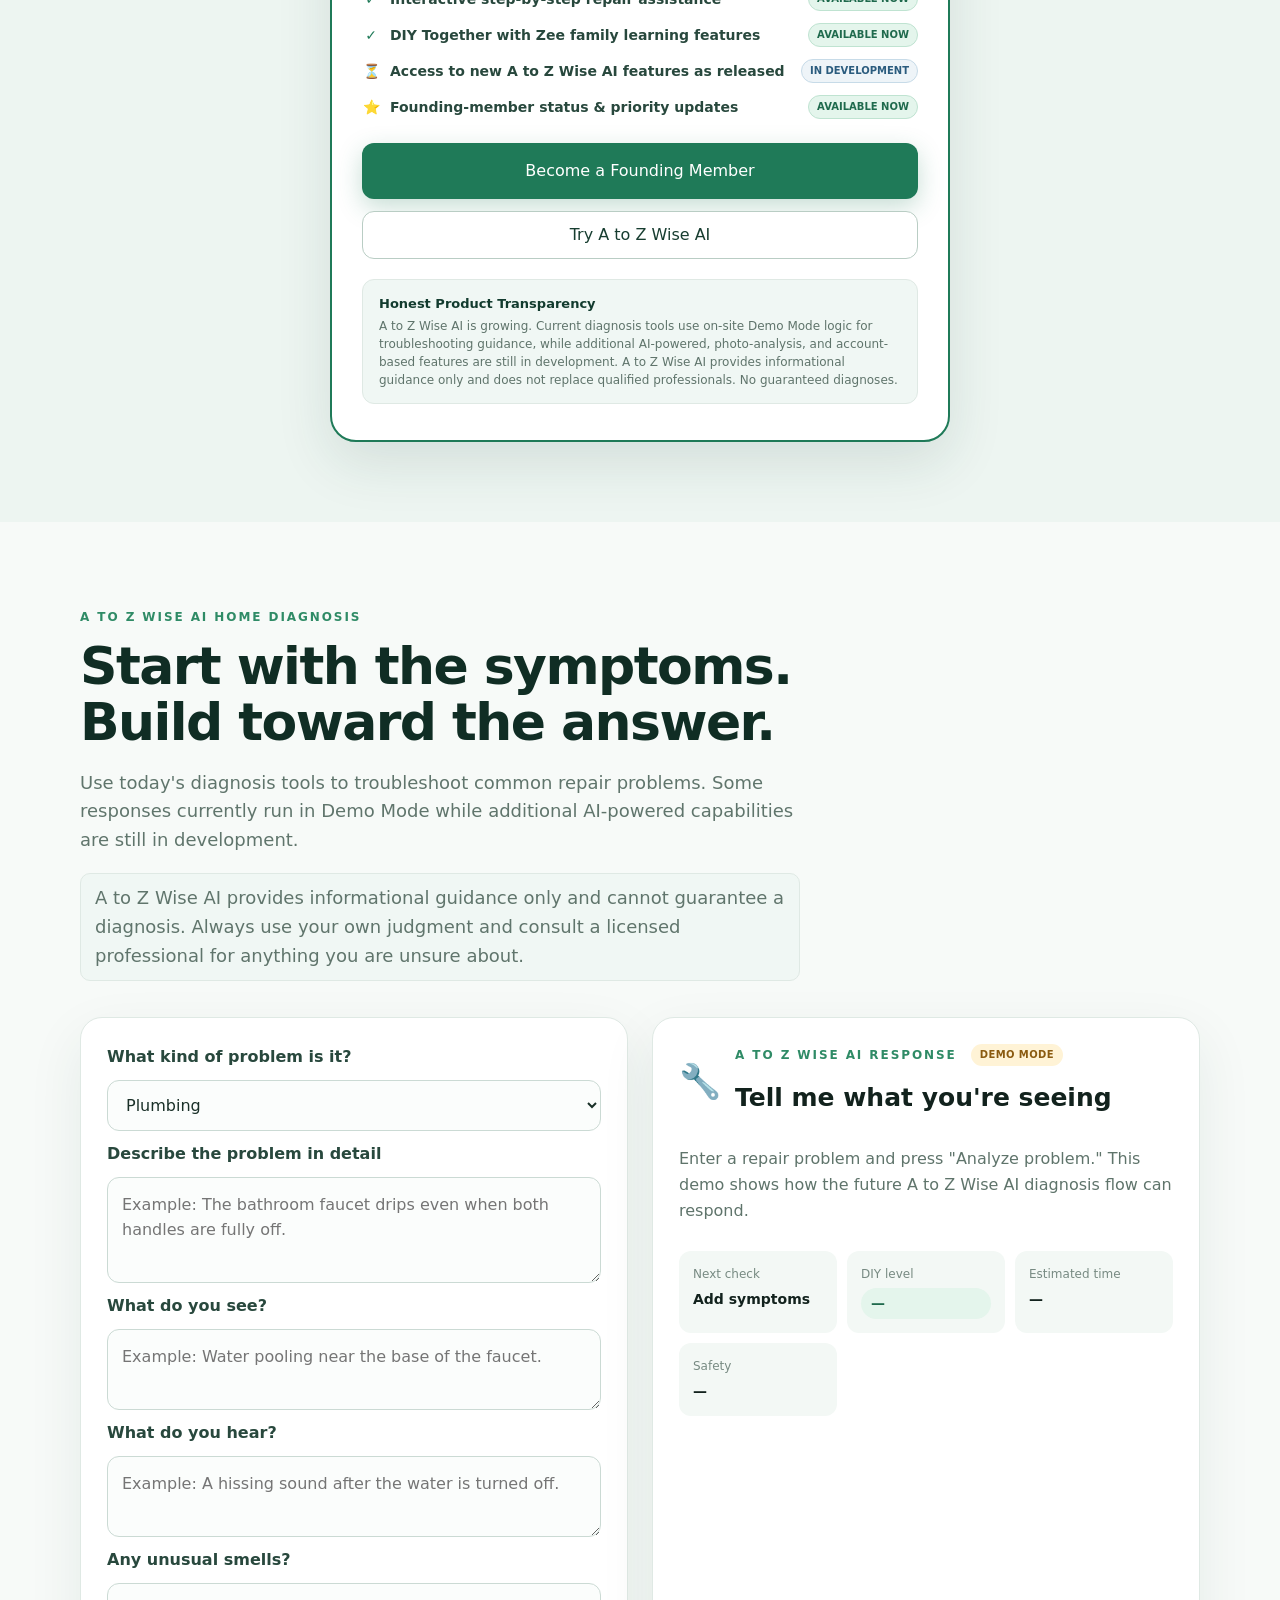
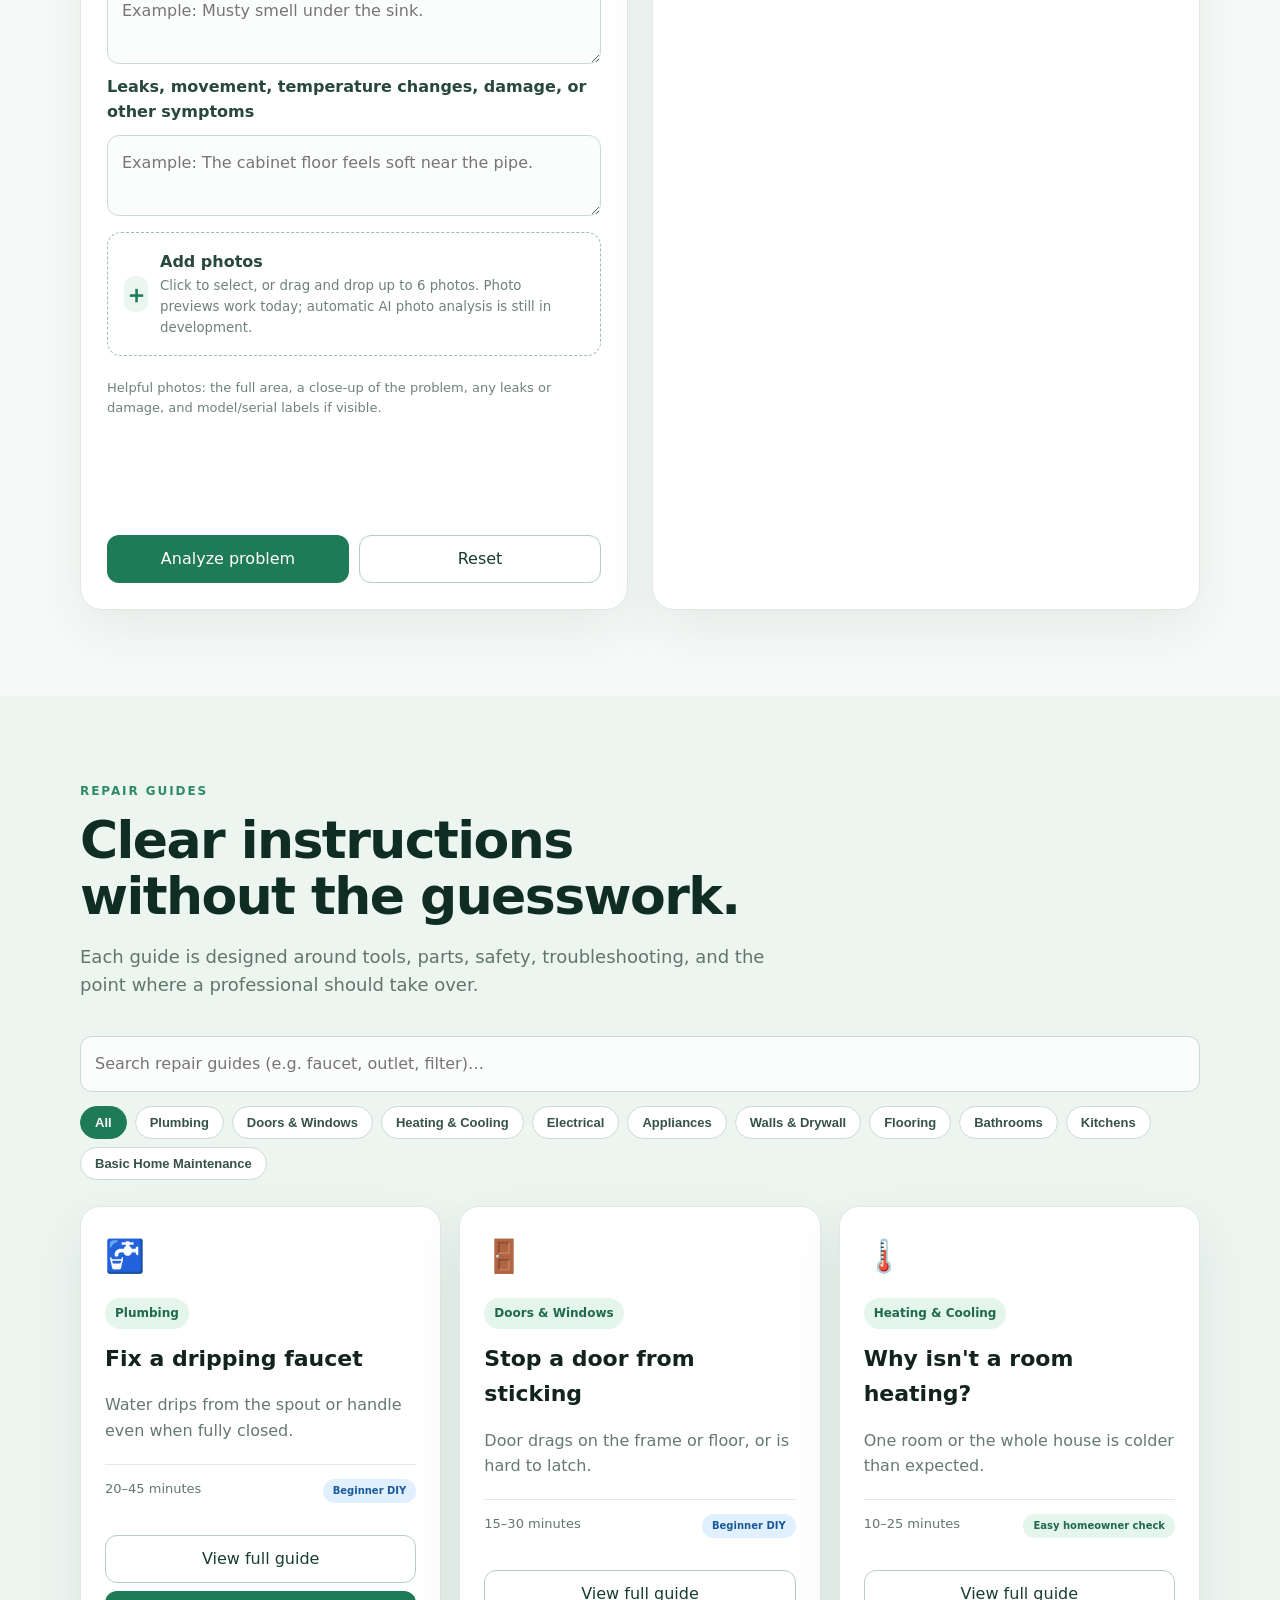
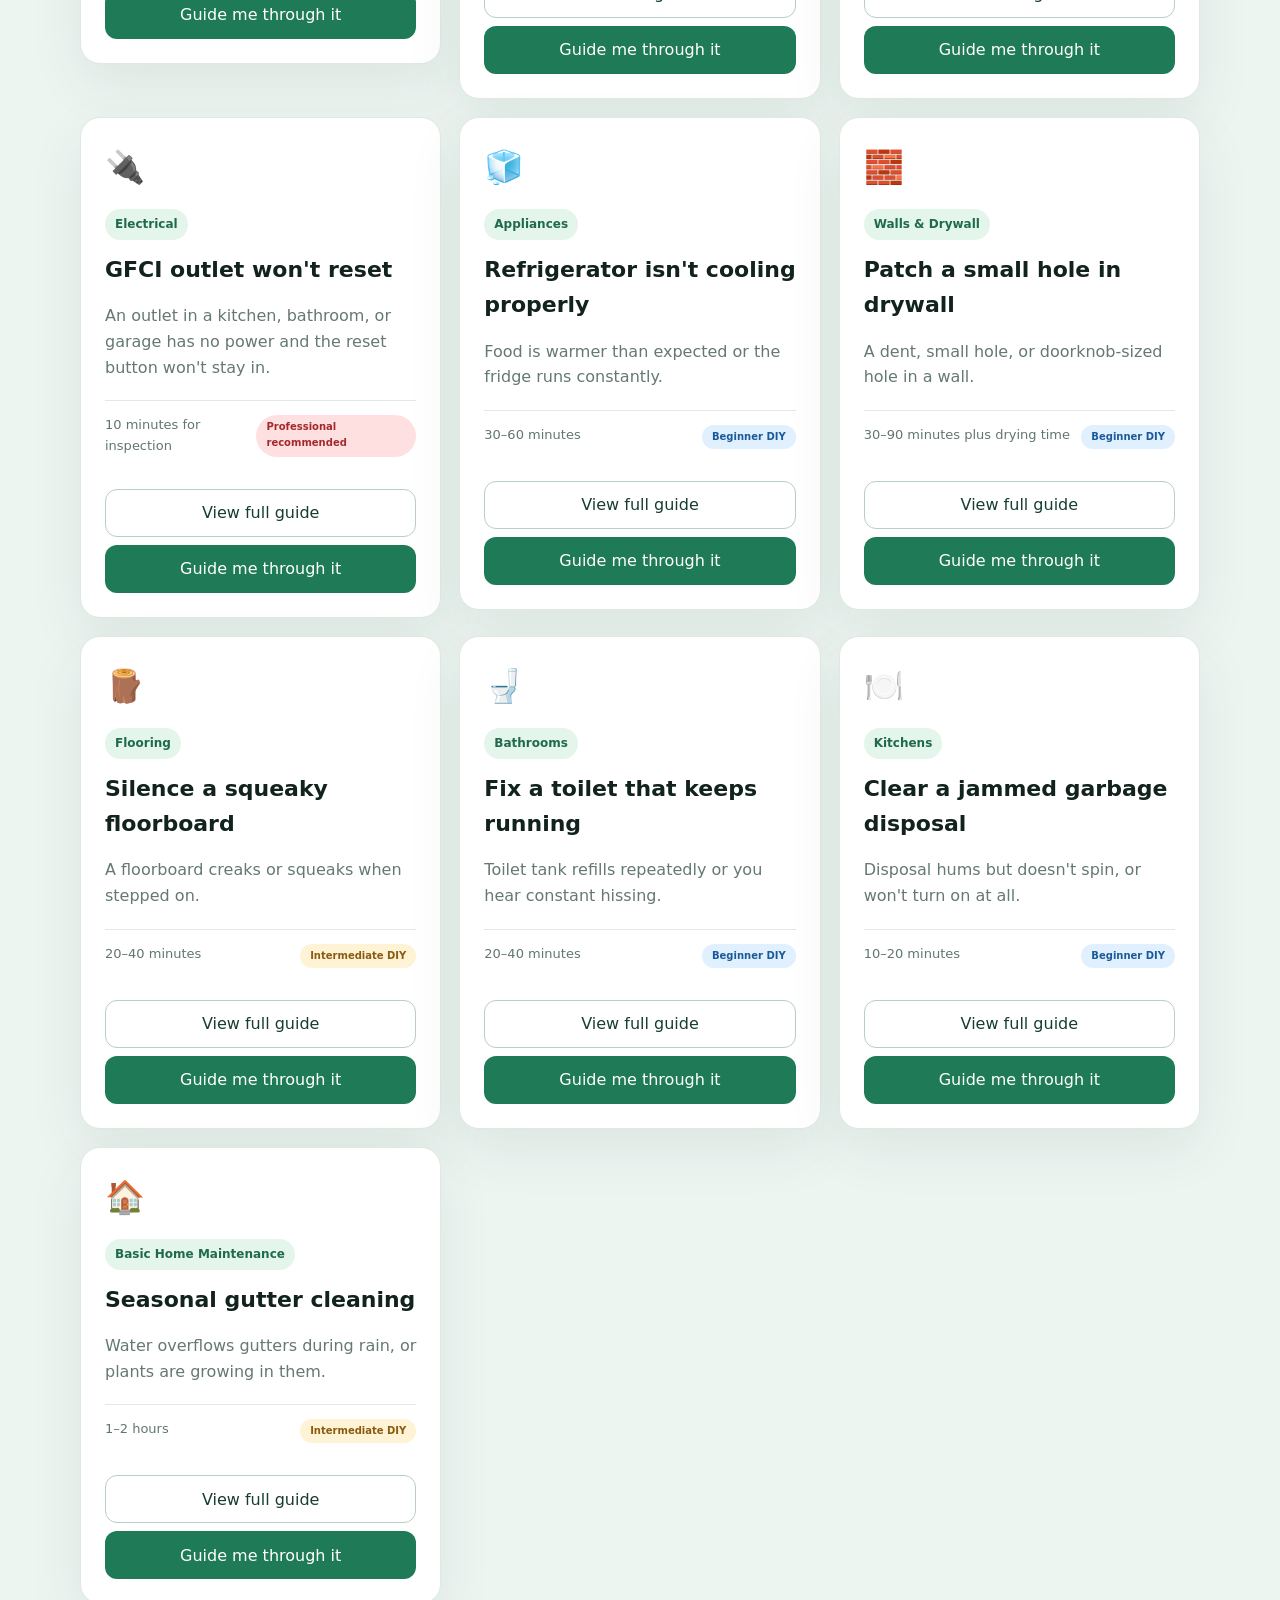
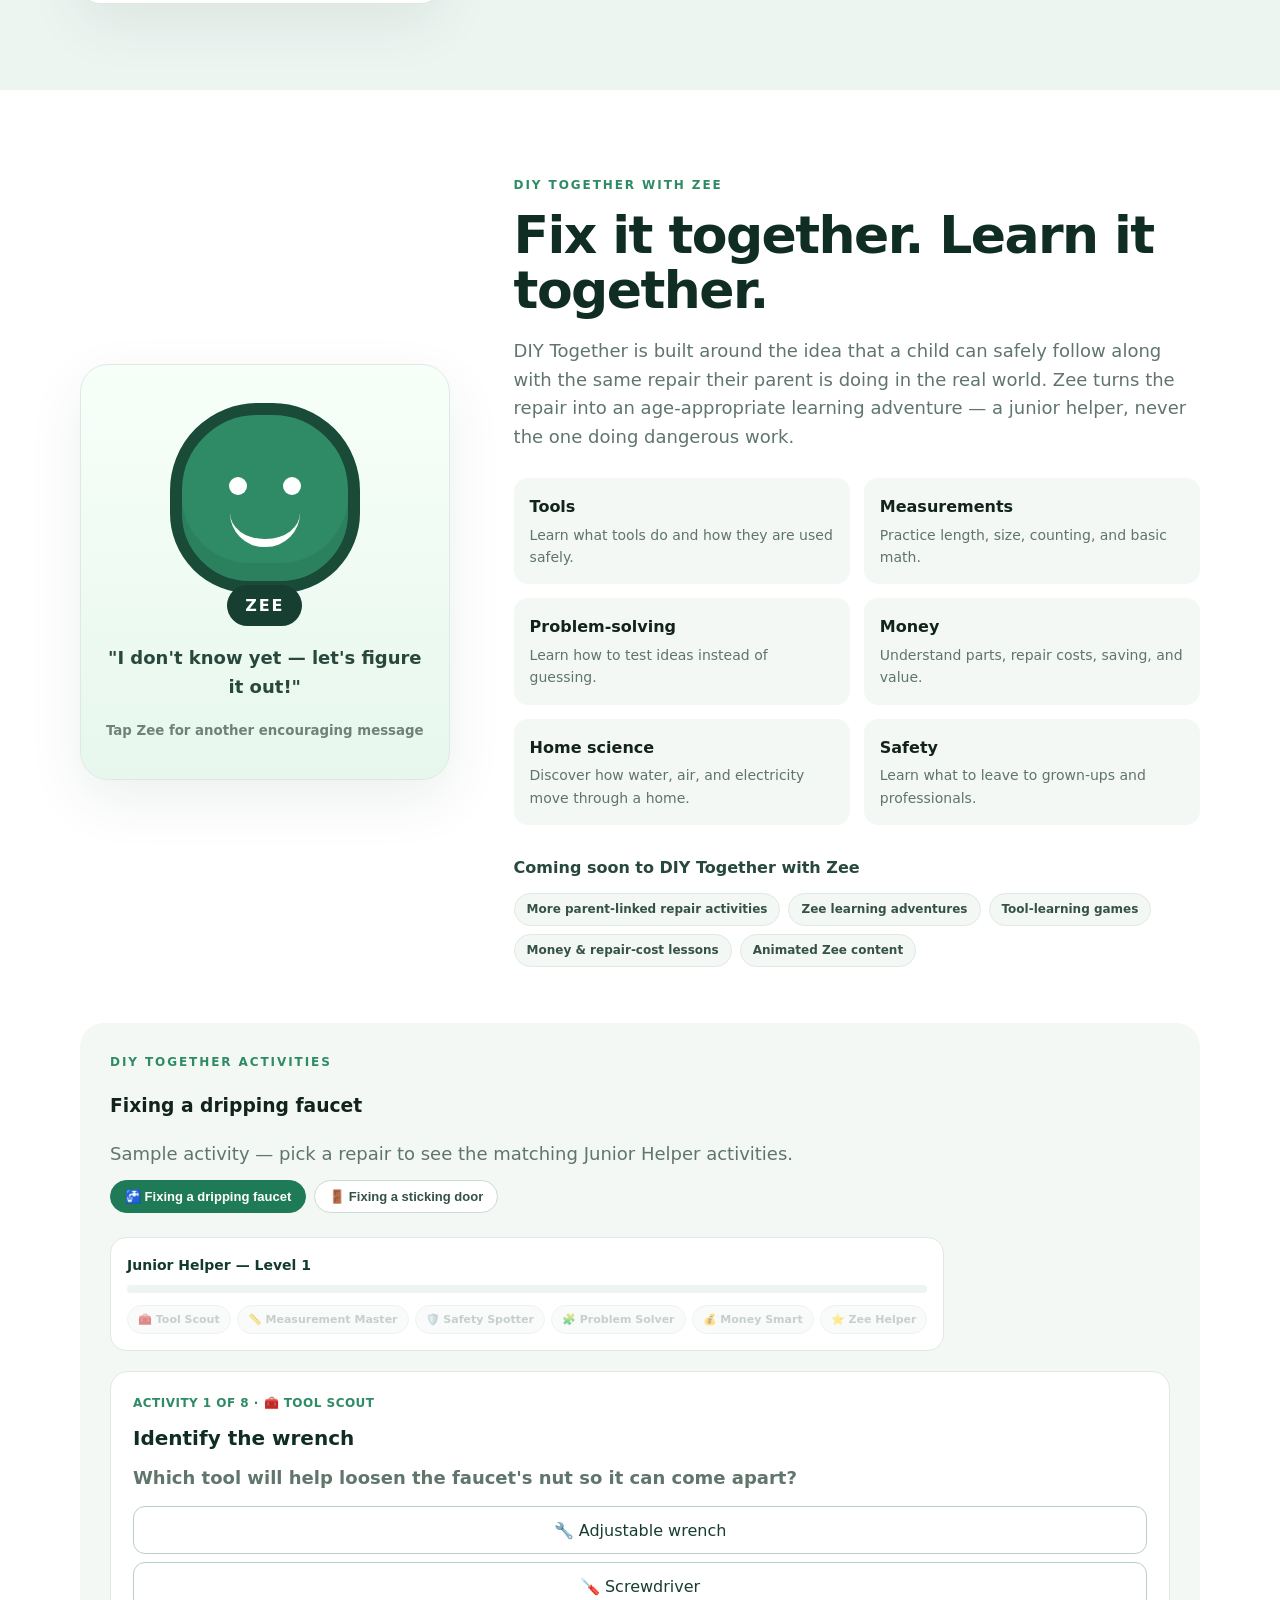
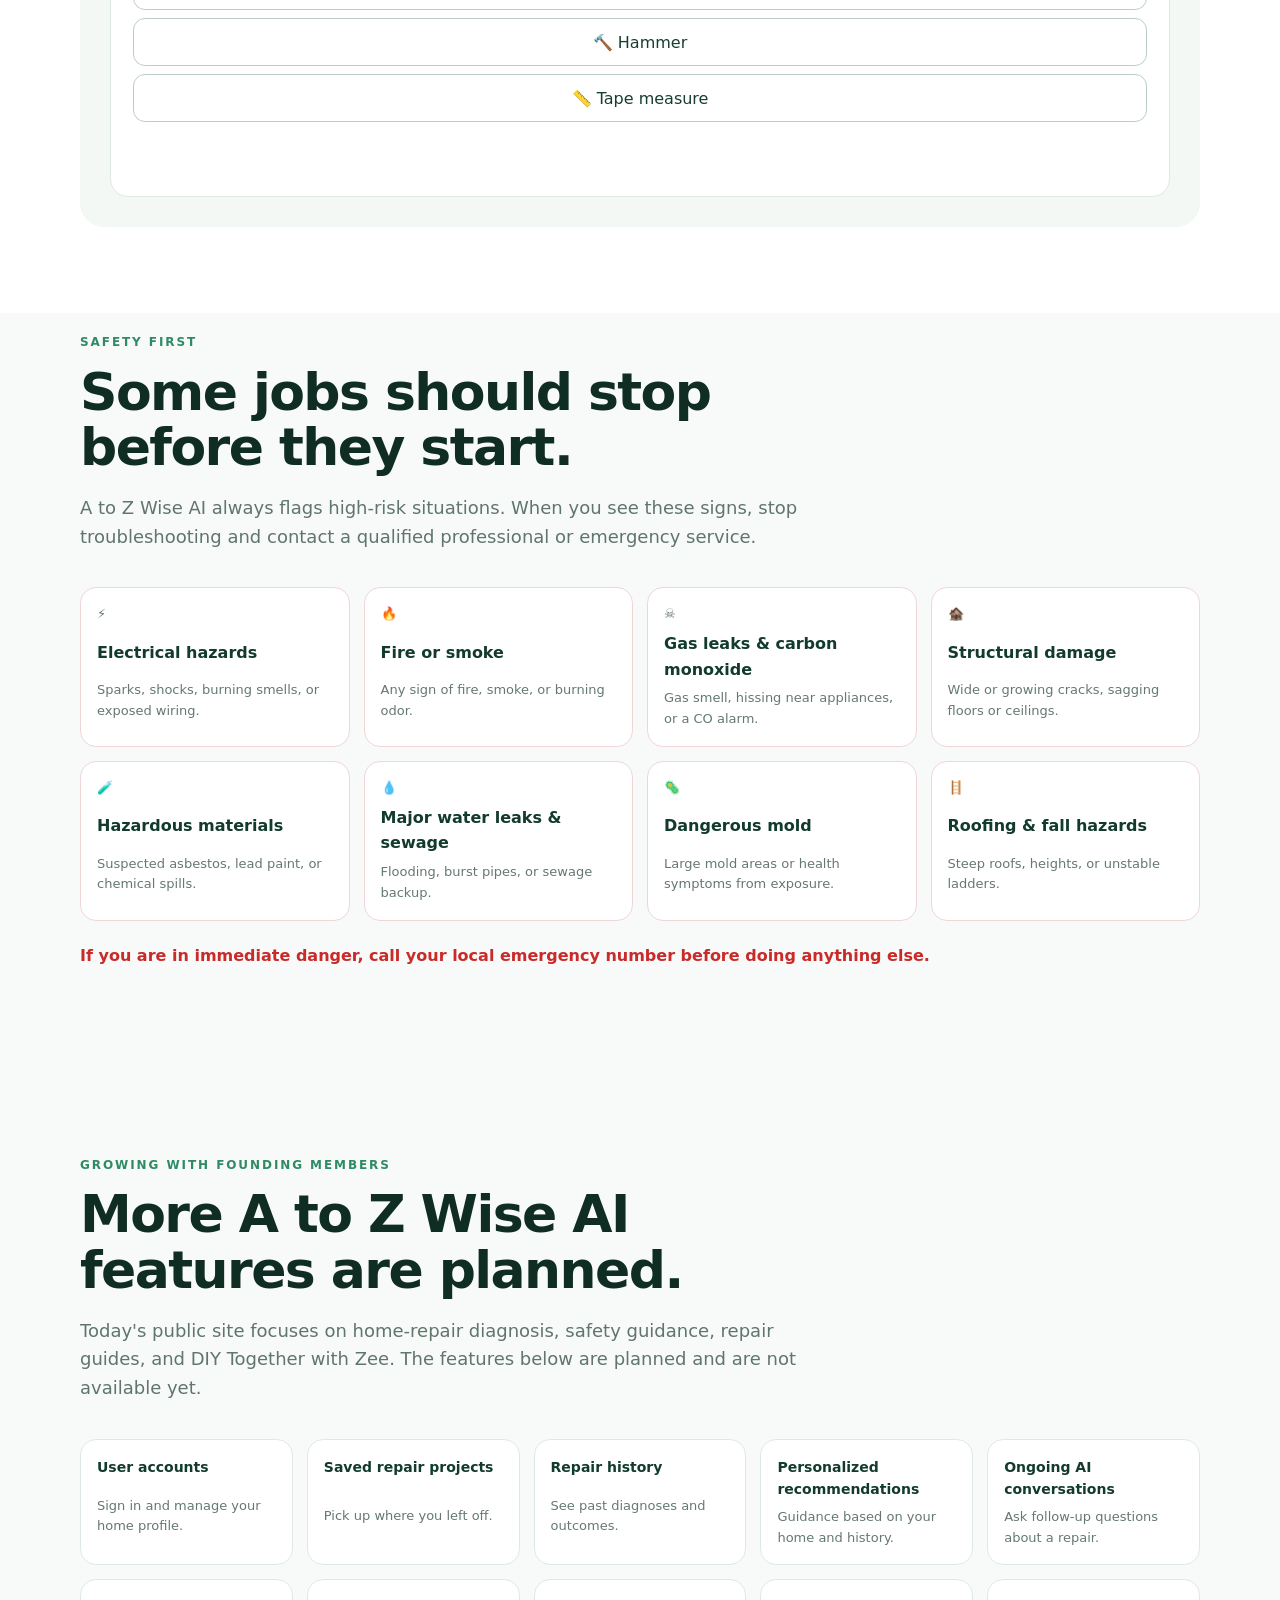
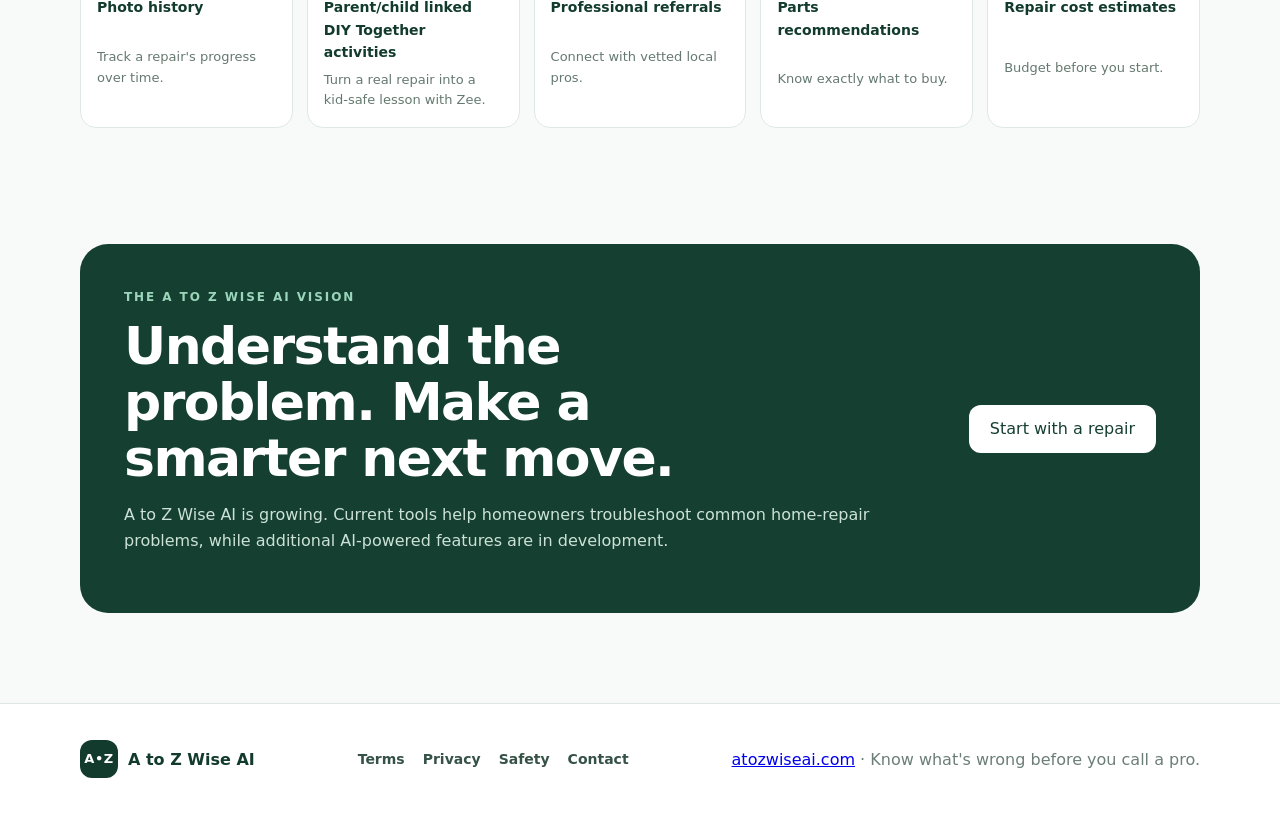
==== commit 05961c48: "Finish branding coverage updates Co-authored-by: AC7596 <315341438+AC7596@users.noreply.github.com>" ====
--- a/index.html
+++ b/index.html
@@ -192,7 +192,7 @@
               <option value="Heating & Cooling">HVAC (Heating & Cooling)</option>
               <option value="Appliance">Appliance</option>
               <option value="Structural">Structural</option>
-                            <option value="Doors & Windows">Doors & Windows</option>
+              <option value="Doors & Windows">Doors & Windows</option>
               <option value="Other">Other / General Home Repair</option>
             </select>
 
@@ -281,7 +281,7 @@
             <div id="followUpSection" class="followup-section" style="display: none;">
               <h4>Answer a question to help narrow this down</h4>
               <p class="followup-hint">
-                Add any extra detail — including an answer to one of the questions above — and FixWise will
+                Add any extra detail — including an answer to one of the questions above — and A to Z Wise AI will
                 refine this diagnosis using everything you've shared so far in this session.
               </p>
               <textarea id="followUpAnswer" rows="2" placeholder="Example: The leak is constant, even with the water off."></textarea>
@@ -380,8 +380,8 @@
           <div class="eyebrow">DIY Together with Zee</div>
           <h2>Fix it together. Learn it together.</h2>
           <p>
-            FixWise Kids is built around the idea that a child can safely follow along with the same repair
-            their parent is doing in the real world. Fixy turns the repair into an age-appropriate learning adventure —
+            DIY Together is built around the idea that a child can safely follow along with the same repair
+            their parent is doing in the real world. Zee turns the repair into an age-appropriate learning adventure —
             a junior helper, never the one doing dangerous work.
           </p>
           <div class="kids-points">
--- a/styles.css
+++ b/styles.css
@@ -83,6 +83,8 @@
 .conversation-log li{background:#fff;border:1px solid #dfe9e4;border-radius:8px;padding:8px 10px}
 .upload-box.is-drag-active{border-color:#1f7a58!important;background:#eaf6f0}
 
+.hero-slogan{display:block;margin-bottom:8px;color:#123b2e}
+
 /* ======= Guide card actions / interactive repair mode ======= */
 .guide-card-actions{display:grid;gap:8px;margin-top:16px}
 .repair-modal{position:fixed;inset:0;z-index:100;display:flex;align-items:center;justify-content:center;padding:20px}
@@ -200,4 +202,3 @@
 .checkout-modal-actions{display:flex;gap:10px;flex-wrap:wrap;margin-top:20px;justify-content:center}
 @media(max-width:600px){.pricing-card{padding:24px 18px}.status-tag.live,.status-tag.coming{margin-left:0}.pricing-feature-list li{align-items:flex-start}.legal-card,.success-card{padding:22px}}
 
-
